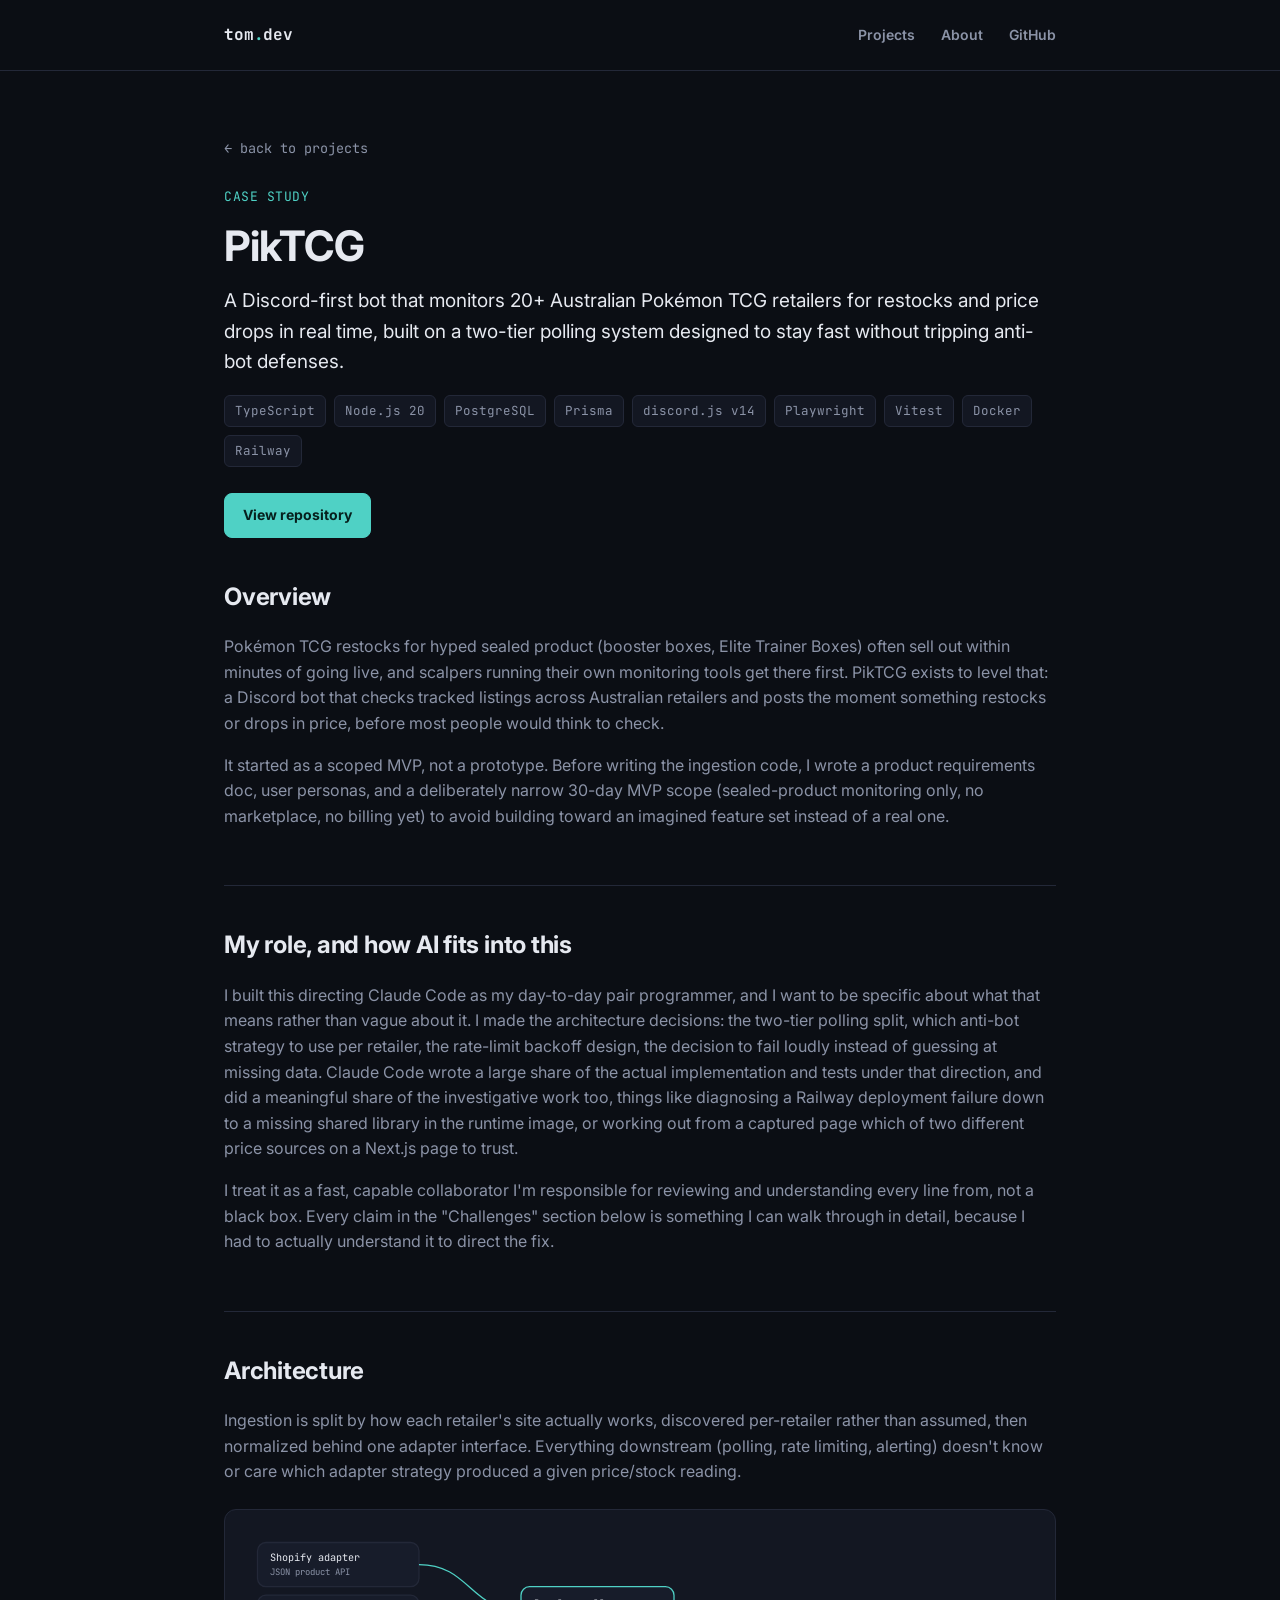
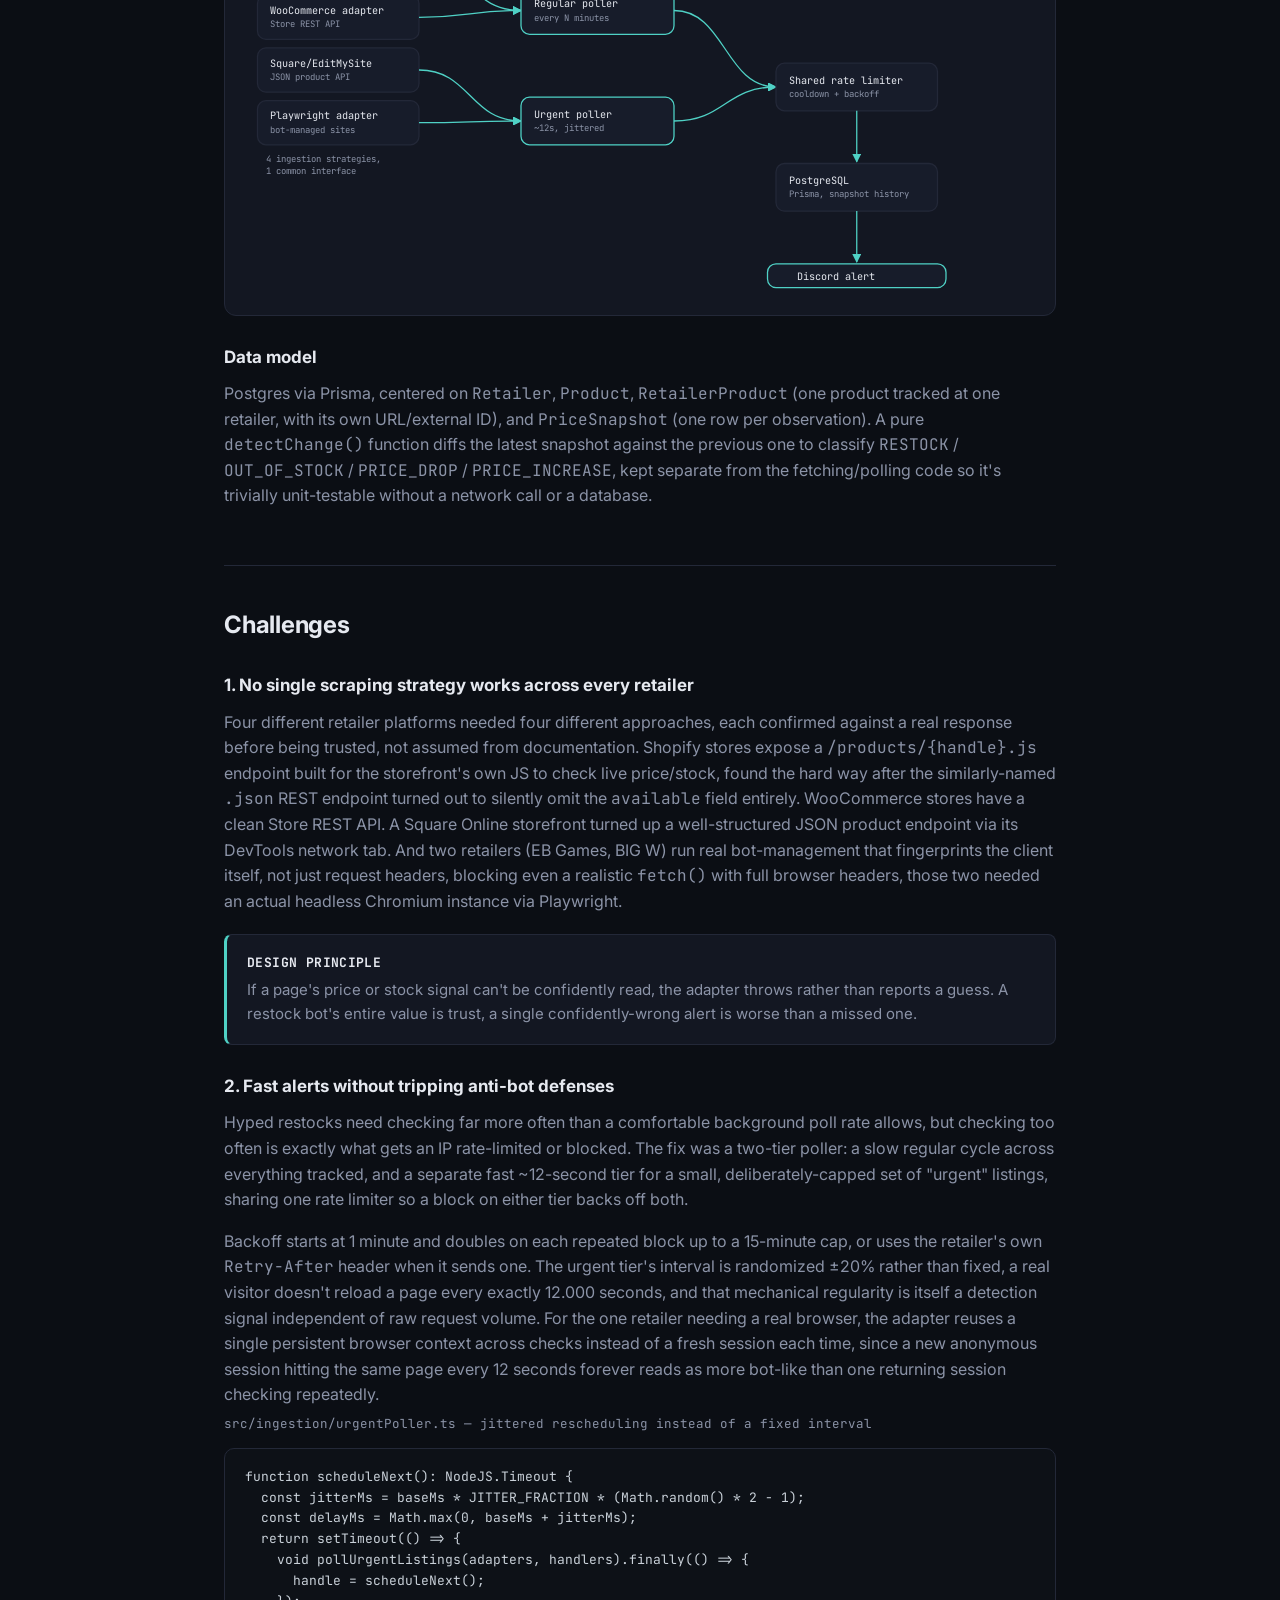
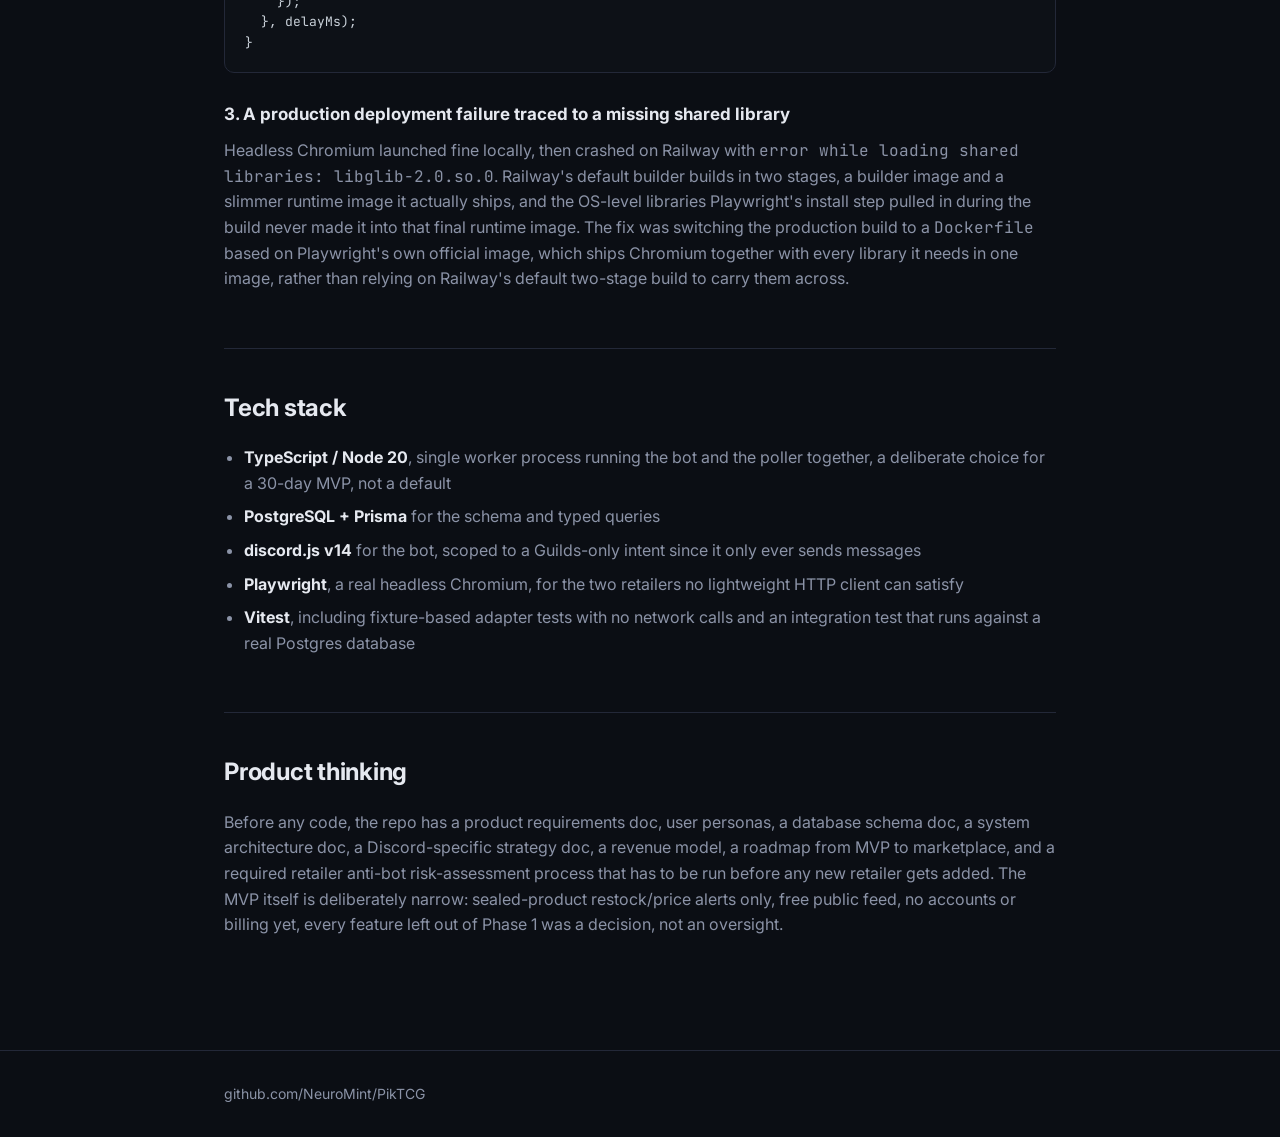
==== piktcg/index.html @ 34b48569 "Initial portfolio: home page + PikTCG case study Dark, hand-built static site (no framework, GitHub " ====
<!doctype html>
<html lang="en">
<head>
<meta charset="utf-8">
<meta name="viewport" content="width=device-width, initial-scale=1">
<title>PikTCG — Case Study · Tom</title>
<meta name="description" content="A Discord-first bot monitoring 20+ Australian Pokemon TCG retailers for restocks and price drops in real time, built with a two-tier polling system and per-retailer anti-bot handling.">
<link rel="preconnect" href="https://fonts.gstatic.com" crossorigin>
<link rel="stylesheet" href="https://fonts.googleapis.com/css2?family=Inter:wght@400;500;600;700;800&family=JetBrains+Mono:wght@400;500;700&display=swap">
<link rel="stylesheet" href="../style.css">
</head>
<body>

<header class="site">
  <div class="wrap">
    <div class="brand">tom<span>.</span>dev</div>
    <nav class="site">
      <a href="../#projects">Projects</a>
      <a href="../#about">About</a>
      <a href="https://github.com/NeuroMint">GitHub</a>
    </nav>
  </div>
</header>

<main>
  <div class="wrap">

    <a class="back-link" href="../">&larr; back to projects</a>

    <div class="eyebrow">Case Study</div>
    <h1>PikTCG</h1>
    <p class="lede">A Discord-first bot that monitors 20+ Australian Pokémon TCG retailers for restocks and price drops in real time, built on a two-tier polling system designed to stay fast without tripping anti-bot defenses.</p>

    <div class="tags">
      <span class="tag">TypeScript</span>
      <span class="tag">Node.js 20</span>
      <span class="tag">PostgreSQL</span>
      <span class="tag">Prisma</span>
      <span class="tag">discord.js v14</span>
      <span class="tag">Playwright</span>
      <span class="tag">Vitest</span>
      <span class="tag">Docker</span>
      <span class="tag">Railway</span>
    </div>

    <div class="links">
      <a class="btn primary" href="https://github.com/NeuroMint/PikTCG">View repository</a>
    </div>

    <h2>Overview</h2>
    <p>Pokémon TCG restocks for hyped sealed product (booster boxes, Elite Trainer Boxes) often sell out within minutes of going live, and scalpers running their own monitoring tools get there first. PikTCG exists to level that: a Discord bot that checks tracked listings across Australian retailers and posts the moment something restocks or drops in price, before most people would think to check.</p>
    <p>It started as a scoped MVP, not a prototype. Before writing the ingestion code, I wrote a product requirements doc, user personas, and a deliberately narrow 30-day MVP scope (sealed-product monitoring only, no marketplace, no billing yet) to avoid building toward an imagined feature set instead of a real one.</p>

    <h2>My role, and how AI fits into this</h2>
    <p>I built this directing Claude Code as my day-to-day pair programmer, and I want to be specific about what that means rather than vague about it. I made the architecture decisions: the two-tier polling split, which anti-bot strategy to use per retailer, the rate-limit backoff design, the decision to fail loudly instead of guessing at missing data. Claude Code wrote a large share of the actual implementation and tests under that direction, and did a meaningful share of the investigative work too, things like diagnosing a Railway deployment failure down to a missing shared library in the runtime image, or working out from a captured page which of two different price sources on a Next.js page to trust.</p>
    <p>I treat it as a fast, capable collaborator I'm responsible for reviewing and understanding every line from, not a black box. Every claim in the "Challenges" section below is something I can walk through in detail, because I had to actually understand it to direct the fix.</p>

    <h2>Architecture</h2>
    <p>Ingestion is split by how each retailer's site actually works, discovered per-retailer rather than assumed, then normalized behind one adapter interface. Everything downstream (polling, rate limiting, alerting) doesn't know or care which adapter strategy produced a given price/stock reading.</p>

    <div class="diagram">
      <svg viewBox="0 0 920 420" xmlns="http://www.w3.org/2000/svg" role="img" aria-label="Architecture diagram: four adapter types feed two poller tiers, which share a rate limiter, write to Postgres, and trigger Discord alerts.">
        <defs>
          <marker id="arrow" viewBox="0 0 10 10" refX="9" refY="5" markerWidth="7" markerHeight="7" orient="auto-start-reverse">
            <path d="M0,0 L10,5 L0,10 z" fill="#4fd1c5"/>
          </marker>
        </defs>
        <style>
          .box { fill:#171c2a; stroke:#232838; stroke-width:1.5; rx:10; }
          .box-accent { fill:#171c2a; stroke:#4fd1c5; stroke-width:1.5; rx:10; }
          .lbl { font-family:'JetBrains Mono',monospace; font-size:12px; fill:#e6e9f0; }
          .lbl-dim { font-family:'JetBrains Mono',monospace; font-size:10.5px; fill:#8b93a7; }
          .edge { stroke:#4fd1c5; stroke-width:1.5; fill:none; marker-end:url(#arrow); }
        </style>

        <!-- adapters column -->
        <rect class="box" x="10" y="10" width="190" height="52"/>
        <text class="lbl" x="25" y="32">Shopify adapter</text>
        <text class="lbl-dim" x="25" y="48">JSON product API</text>

        <rect class="box" x="10" y="72" width="190" height="52"/>
        <text class="lbl" x="25" y="94">WooCommerce adapter</text>
        <text class="lbl-dim" x="25" y="110">Store REST API</text>

        <rect class="box" x="10" y="134" width="190" height="52"/>
        <text class="lbl" x="25" y="156">Square/EditMySite</text>
        <text class="lbl-dim" x="25" y="172">JSON product API</text>

        <rect class="box" x="10" y="196" width="190" height="52"/>
        <text class="lbl" x="25" y="218">Playwright adapter</text>
        <text class="lbl-dim" x="25" y="234">bot-managed sites</text>

        <text class="lbl-dim" x="20" y="268">4 ingestion strategies,</text>
        <text class="lbl-dim" x="20" y="282">1 common interface</text>

        <!-- arrows into pollers -->
        <path class="edge" d="M200,36 C260,36 260,90 320,90"/>
        <path class="edge" d="M200,98 C260,98 260,90 320,90"/>
        <path class="edge" d="M200,160 C260,160 260,220 320,220"/>
        <path class="edge" d="M200,222 C260,222 260,220 320,220"/>

        <!-- pollers column -->
        <rect class="box-accent" x="320" y="62" width="180" height="56"/>
        <text class="lbl" x="335" y="86">Regular poller</text>
        <text class="lbl-dim" x="335" y="102">every N minutes</text>

        <rect class="box-accent" x="320" y="192" width="180" height="56"/>
        <text class="lbl" x="335" y="216">Urgent poller</text>
        <text class="lbl-dim" x="335" y="232">~12s, jittered</text>

        <!-- rate limiter -->
        <path class="edge" d="M500,90 C560,90 560,180 620,180"/>
        <path class="edge" d="M500,220 C560,220 560,180 620,180"/>
        <rect class="box" x="620" y="152" width="190" height="56"/>
        <text class="lbl" x="635" y="176">Shared rate limiter</text>
        <text class="lbl-dim" x="635" y="192">cooldown + backoff</text>

        <!-- down to postgres -->
        <path class="edge" d="M715,208 L715,268"/>
        <rect class="box" x="620" y="270" width="190" height="56"/>
        <text class="lbl" x="635" y="294">PostgreSQL</text>
        <text class="lbl-dim" x="635" y="310">Prisma, snapshot history</text>

        <!-- down to discord -->
        <path class="edge" d="M715,326 L715,386"/>
        <rect class="box-accent" x="610" y="388" width="210" height="28" rx="14"/>
        <text class="lbl" x="645" y="407">Discord alert</text>
      </svg>
    </div>

    <h3>Data model</h3>
    <p>Postgres via Prisma, centered on <code>Retailer</code>, <code>Product</code>, <code>RetailerProduct</code> (one product tracked at one retailer, with its own URL/external ID), and <code>PriceSnapshot</code> (one row per observation). A pure <code>detectChange()</code> function diffs the latest snapshot against the previous one to classify <code>RESTOCK</code> / <code>OUT_OF_STOCK</code> / <code>PRICE_DROP</code> / <code>PRICE_INCREASE</code>, kept separate from the fetching/polling code so it's trivially unit-testable without a network call or a database.</p>

    <h2>Challenges</h2>

    <h3>1. No single scraping strategy works across every retailer</h3>
    <p>Four different retailer platforms needed four different approaches, each confirmed against a real response before being trusted, not assumed from documentation. Shopify stores expose a <code>/products/&#123;handle&#125;.js</code> endpoint built for the storefront's own JS to check live price/stock, found the hard way after the similarly-named <code>.json</code> REST endpoint turned out to silently omit the <code>available</code> field entirely. WooCommerce stores have a clean Store REST API. A Square Online storefront turned up a well-structured JSON product endpoint via its DevTools network tab. And two retailers (EB Games, BIG W) run real bot-management that fingerprints the client itself, not just request headers, blocking even a realistic <code>fetch()</code> with full browser headers, those two needed an actual headless Chromium instance via Playwright.</p>
    <div class="callout"><strong>Design principle</strong>If a page's price or stock signal can't be confidently read, the adapter throws rather than reports a guess. A restock bot's entire value is trust, a single confidently-wrong alert is worse than a missed one.</div>

    <h3>2. Fast alerts without tripping anti-bot defenses</h3>
    <p>Hyped restocks need checking far more often than a comfortable background poll rate allows, but checking too often is exactly what gets an IP rate-limited or blocked. The fix was a two-tier poller: a slow regular cycle across everything tracked, and a separate fast ~12-second tier for a small, deliberately-capped set of "urgent" listings, sharing one rate limiter so a block on either tier backs off both.</p>
    <p>Backoff starts at 1 minute and doubles on each repeated block up to a 15-minute cap, or uses the retailer's own <code>Retry-After</code> header when it sends one. The urgent tier's interval is randomized ±20% rather than fixed, a real visitor doesn't reload a page every exactly 12.000 seconds, and that mechanical regularity is itself a detection signal independent of raw request volume. For the one retailer needing a real browser, the adapter reuses a single persistent browser context across checks instead of a fresh session each time, since a new anonymous session hitting the same page every 12 seconds forever reads as more bot-like than one returning session checking repeatedly.</p>

    <div class="code-caption">src/ingestion/urgentPoller.ts — jittered rescheduling instead of a fixed interval</div>
<pre>function scheduleNext(): NodeJS.Timeout {
  const jitterMs = baseMs * JITTER_FRACTION * (Math.random() * 2 - 1);
  const delayMs = Math.max(0, baseMs + jitterMs);
  return setTimeout(() =&gt; {
    void pollUrgentListings(adapters, handlers).finally(() =&gt; {
      handle = scheduleNext();
    });
  }, delayMs);
}</pre>

    <h3>3. A production deployment failure traced to a missing shared library</h3>
    <p>Headless Chromium launched fine locally, then crashed on Railway with <code>error while loading shared libraries: libglib-2.0.so.0</code>. Railway's default builder builds in two stages, a builder image and a slimmer runtime image it actually ships, and the OS-level libraries Playwright's install step pulled in during the build never made it into that final runtime image. The fix was switching the production build to a <code>Dockerfile</code> based on Playwright's own official image, which ships Chromium together with every library it needs in one image, rather than relying on Railway's default two-stage build to carry them across.</p>

    <h2>Tech stack</h2>
    <ul class="plain">
      <li><strong>TypeScript / Node 20</strong>, single worker process running the bot and the poller together, a deliberate choice for a 30-day MVP, not a default</li>
      <li><strong>PostgreSQL + Prisma</strong> for the schema and typed queries</li>
      <li><strong>discord.js v14</strong> for the bot, scoped to a Guilds-only intent since it only ever sends messages</li>
      <li><strong>Playwright</strong>, a real headless Chromium, for the two retailers no lightweight HTTP client can satisfy</li>
      <li><strong>Vitest</strong>, including fixture-based adapter tests with no network calls and an integration test that runs against a real Postgres database</li>
    </ul>

    <h2>Product thinking</h2>
    <p>Before any code, the repo has a product requirements doc, user personas, a database schema doc, a system architecture doc, a Discord-specific strategy doc, a revenue model, a roadmap from MVP to marketplace, and a required retailer anti-bot risk-assessment process that has to be run before any new retailer gets added. The MVP itself is deliberately narrow: sealed-product restock/price alerts only, free public feed, no accounts or billing yet, every feature left out of Phase 1 was a decision, not an oversight.</p>

  </div>
</main>

<footer class="site">
  <div class="wrap">
    <a href="https://github.com/NeuroMint/PikTCG">github.com/NeuroMint/PikTCG</a>
  </div>
</footer>

</body>
</html>
---- style.css ----
:root {
  --bg: #0b0e14;
  --surface: #131722;
  --surface-2: #171c2a;
  --border: #232838;
  --text: #e6e9f0;
  --text-dim: #8b93a7;
  --accent: #4fd1c5;
  --accent-dim: #2f766f;
  --warn: #f2a65a;
  --mono: "JetBrains Mono", ui-monospace, "SF Mono", Menlo, Consolas, monospace;
  --sans: "Inter", -apple-system, BlinkMacSystemFont, "Segoe UI", sans-serif;
}

* { box-sizing: border-box; }

html { scroll-behavior: smooth; }

body {
  margin: 0;
  background: var(--bg);
  color: var(--text);
  font-family: var(--sans);
  line-height: 1.6;
  -webkit-font-smoothing: antialiased;
}

a { color: var(--accent); text-decoration: none; }
a:hover { text-decoration: underline; }

.wrap {
  max-width: 880px;
  margin: 0 auto;
  padding: 0 24px;
}

header.site {
  border-bottom: 1px solid var(--border);
  padding: 22px 0;
}
header.site .wrap {
  display: flex;
  align-items: center;
  justify-content: space-between;
}
.brand {
  font-family: var(--mono);
  font-weight: 700;
  color: var(--text);
  font-size: 16px;
  letter-spacing: -0.01em;
}
.brand span { color: var(--accent); }
nav.site a {
  color: var(--text-dim);
  margin-left: 22px;
  font-size: 14px;
  font-weight: 600;
}
nav.site a:hover { color: var(--text); text-decoration: none; }

main { padding: 64px 0 96px; }

.eyebrow {
  font-family: var(--mono);
  font-size: 13px;
  color: var(--accent);
  letter-spacing: 0.04em;
  text-transform: uppercase;
  margin-bottom: 14px;
}

h1 {
  font-size: 42px;
  line-height: 1.15;
  margin: 0 0 16px;
  letter-spacing: -0.02em;
}
h2 {
  font-size: 24px;
  margin: 56px 0 18px;
  letter-spacing: -0.01em;
  border-top: 1px solid var(--border);
  padding-top: 40px;
}
h2:first-of-type { border-top: none; padding-top: 0; margin-top: 40px; }
h3 {
  font-size: 17px;
  margin: 28px 0 10px;
  color: var(--text);
}

p { color: var(--text-dim); margin: 0 0 16px; font-size: 16px; }
p.lede { color: var(--text); font-size: 19px; }
strong { color: var(--text); }

ul.plain { padding-left: 20px; color: var(--text-dim); }
ul.plain li { margin-bottom: 8px; }

.tags { display: flex; flex-wrap: wrap; gap: 8px; margin: 18px 0 0; }
.tag {
  font-family: var(--mono);
  font-size: 12.5px;
  color: var(--text-dim);
  background: var(--surface);
  border: 1px solid var(--border);
  border-radius: 6px;
  padding: 5px 10px;
}

.links { display: flex; gap: 18px; margin-top: 26px; flex-wrap: wrap; }
.btn {
  font-size: 14px;
  font-weight: 700;
  padding: 10px 18px;
  border-radius: 8px;
  border: 1px solid var(--border);
}
.btn.primary {
  background: var(--accent);
  color: #06201d;
  border-color: var(--accent);
}
.btn.primary:hover { text-decoration: none; opacity: 0.9; }
.btn.ghost { color: var(--text); }
.btn.ghost:hover { text-decoration: none; border-color: var(--text-dim); }

.card {
  background: var(--surface);
  border: 1px solid var(--border);
  border-radius: 12px;
  padding: 28px;
  margin-bottom: 20px;
}
.card h3 { margin-top: 0; font-size: 20px; }
.card .tags { margin-bottom: 18px; }
.card-links { display: flex; gap: 16px; font-size: 14px; font-weight: 600; }

.callout {
  background: var(--surface);
  border: 1px solid var(--border);
  border-left: 3px solid var(--accent);
  border-radius: 8px;
  padding: 18px 20px;
  margin: 20px 0;
  color: var(--text-dim);
  font-size: 15px;
}
.callout strong { display: block; color: var(--text); margin-bottom: 4px; font-size: 13px; text-transform: uppercase; letter-spacing: 0.03em; font-family: var(--mono); }

pre {
  background: #0d1117;
  border: 1px solid var(--border);
  border-radius: 10px;
  padding: 18px 20px;
  overflow-x: auto;
  font-family: var(--mono);
  font-size: 13px;
  line-height: 1.6;
  color: #c9d1d9;
}
code { font-family: var(--mono); }
.code-caption {
  font-family: var(--mono);
  font-size: 12.5px;
  color: var(--text-dim);
  margin: -10px 0 14px;
}

.diagram {
  background: var(--surface);
  border: 1px solid var(--border);
  border-radius: 12px;
  padding: 24px;
  margin: 24px 0;
  overflow-x: auto;
}
.diagram svg { display: block; margin: 0 auto; min-width: 640px; }

footer.site {
  border-top: 1px solid var(--border);
  padding: 32px 0;
  color: var(--text-dim);
  font-size: 14px;
}
footer.site a { color: var(--text-dim); }
footer.site a:hover { color: var(--accent); }

.back-link {
  font-family: var(--mono);
  font-size: 13.5px;
  color: var(--text-dim);
  display: inline-block;
  margin-bottom: 28px;
}
.back-link:hover { color: var(--accent); text-decoration: none; }

@media (max-width: 600px) {
  h1 { font-size: 32px; }
  main { padding: 40px 0 64px; }
  h2 { margin: 40px 0 16px; padding-top: 28px; }
}
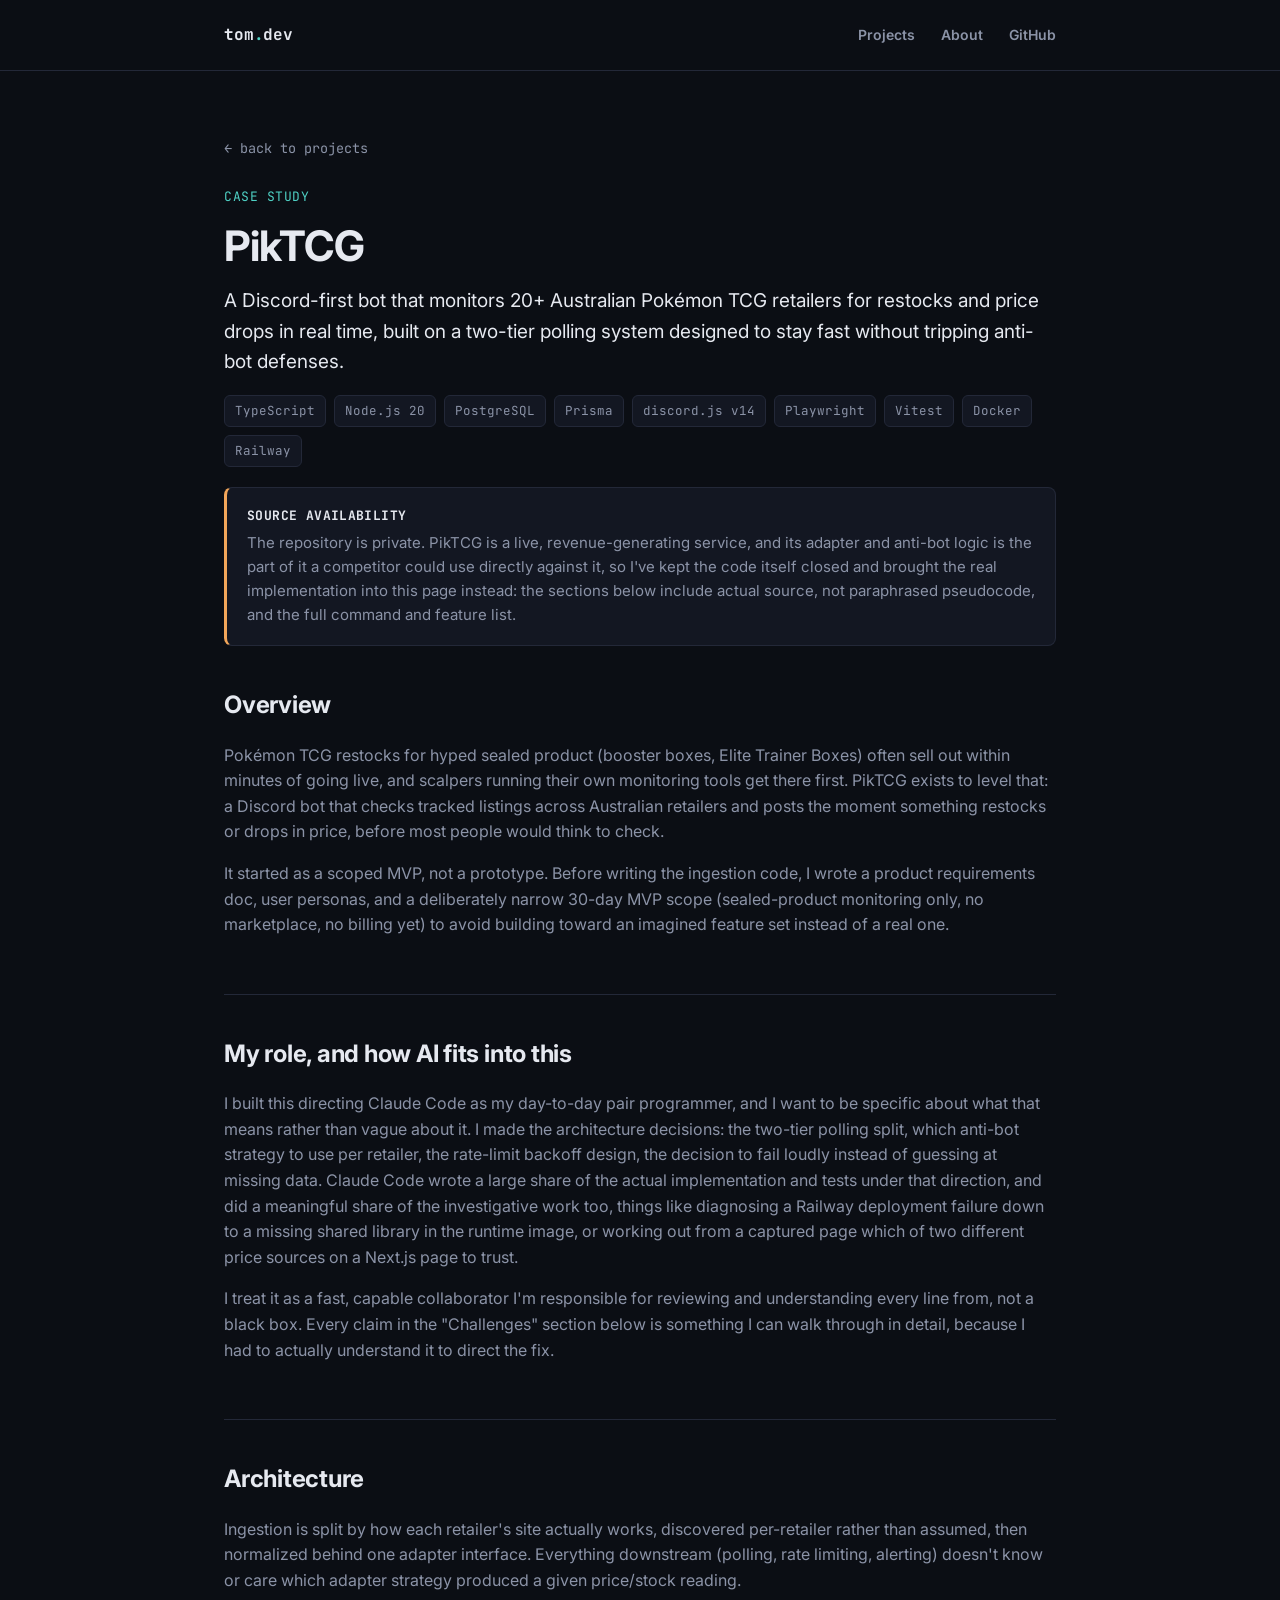
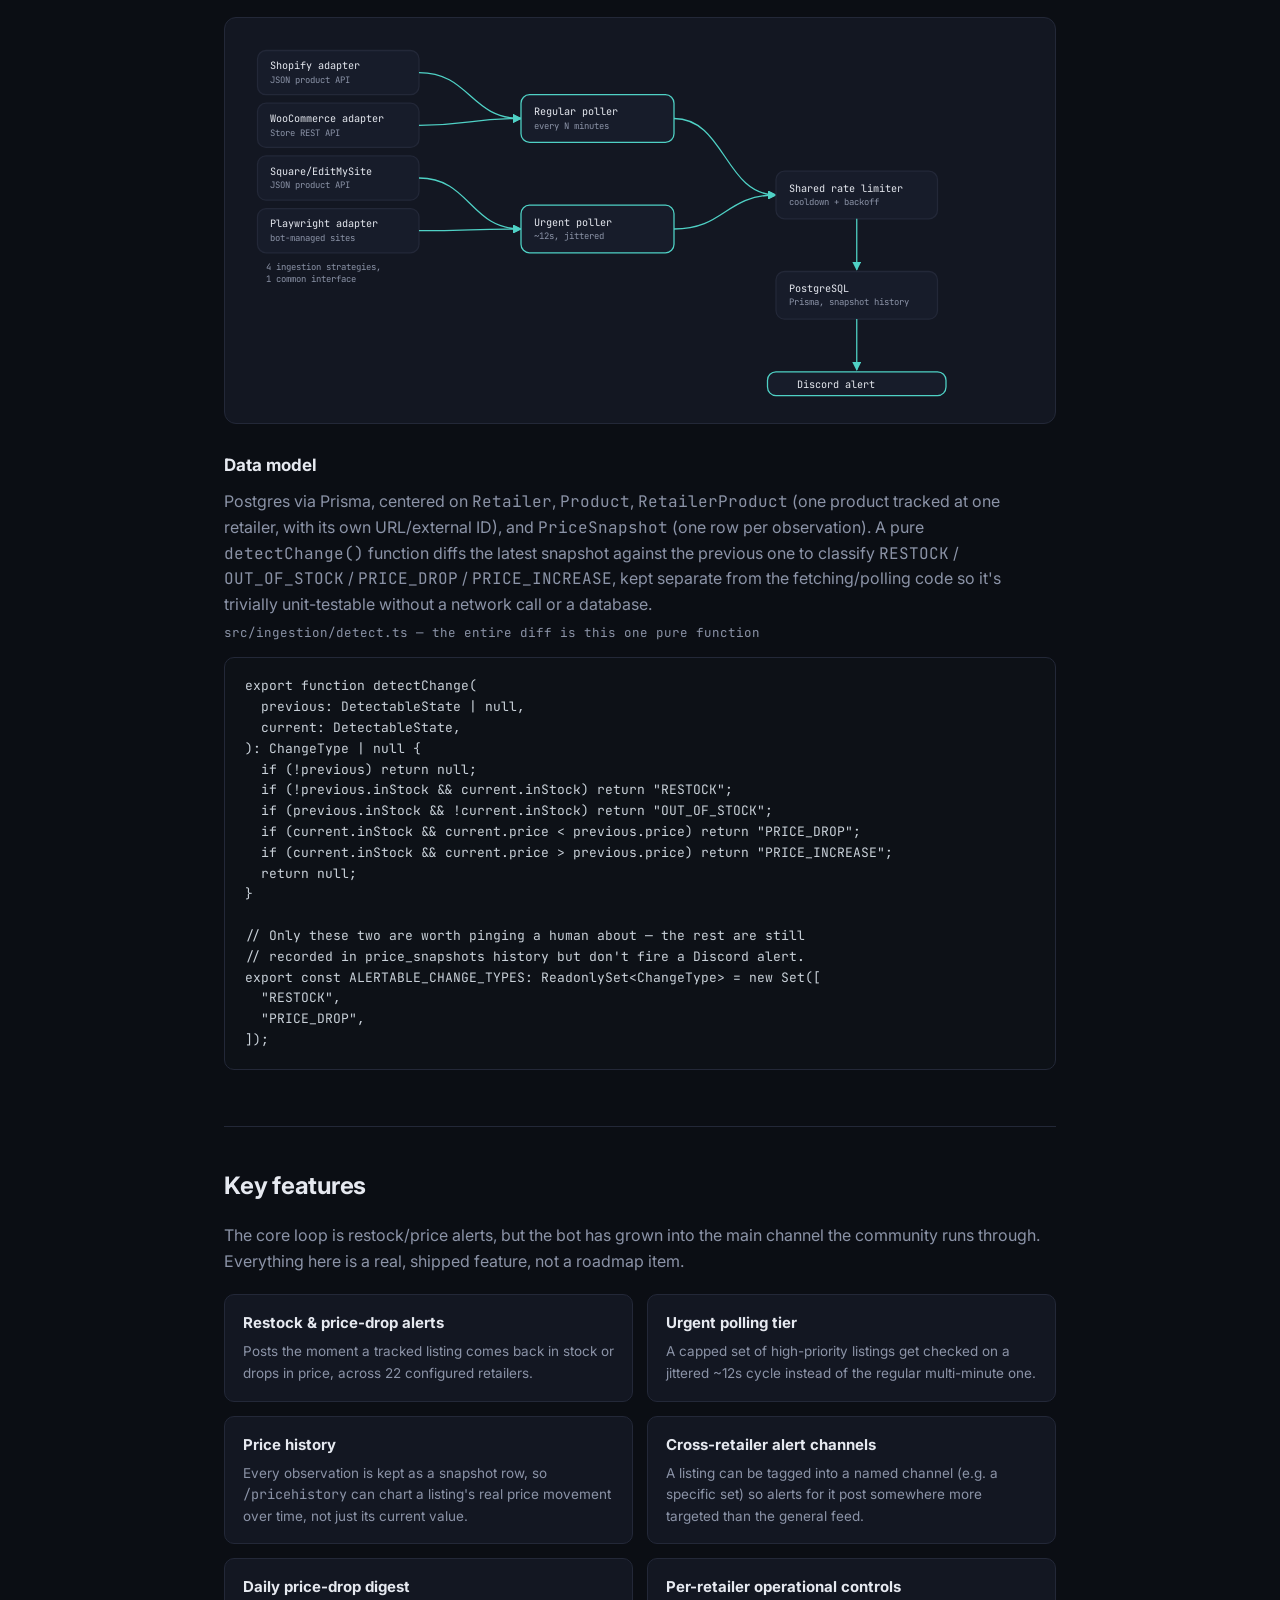
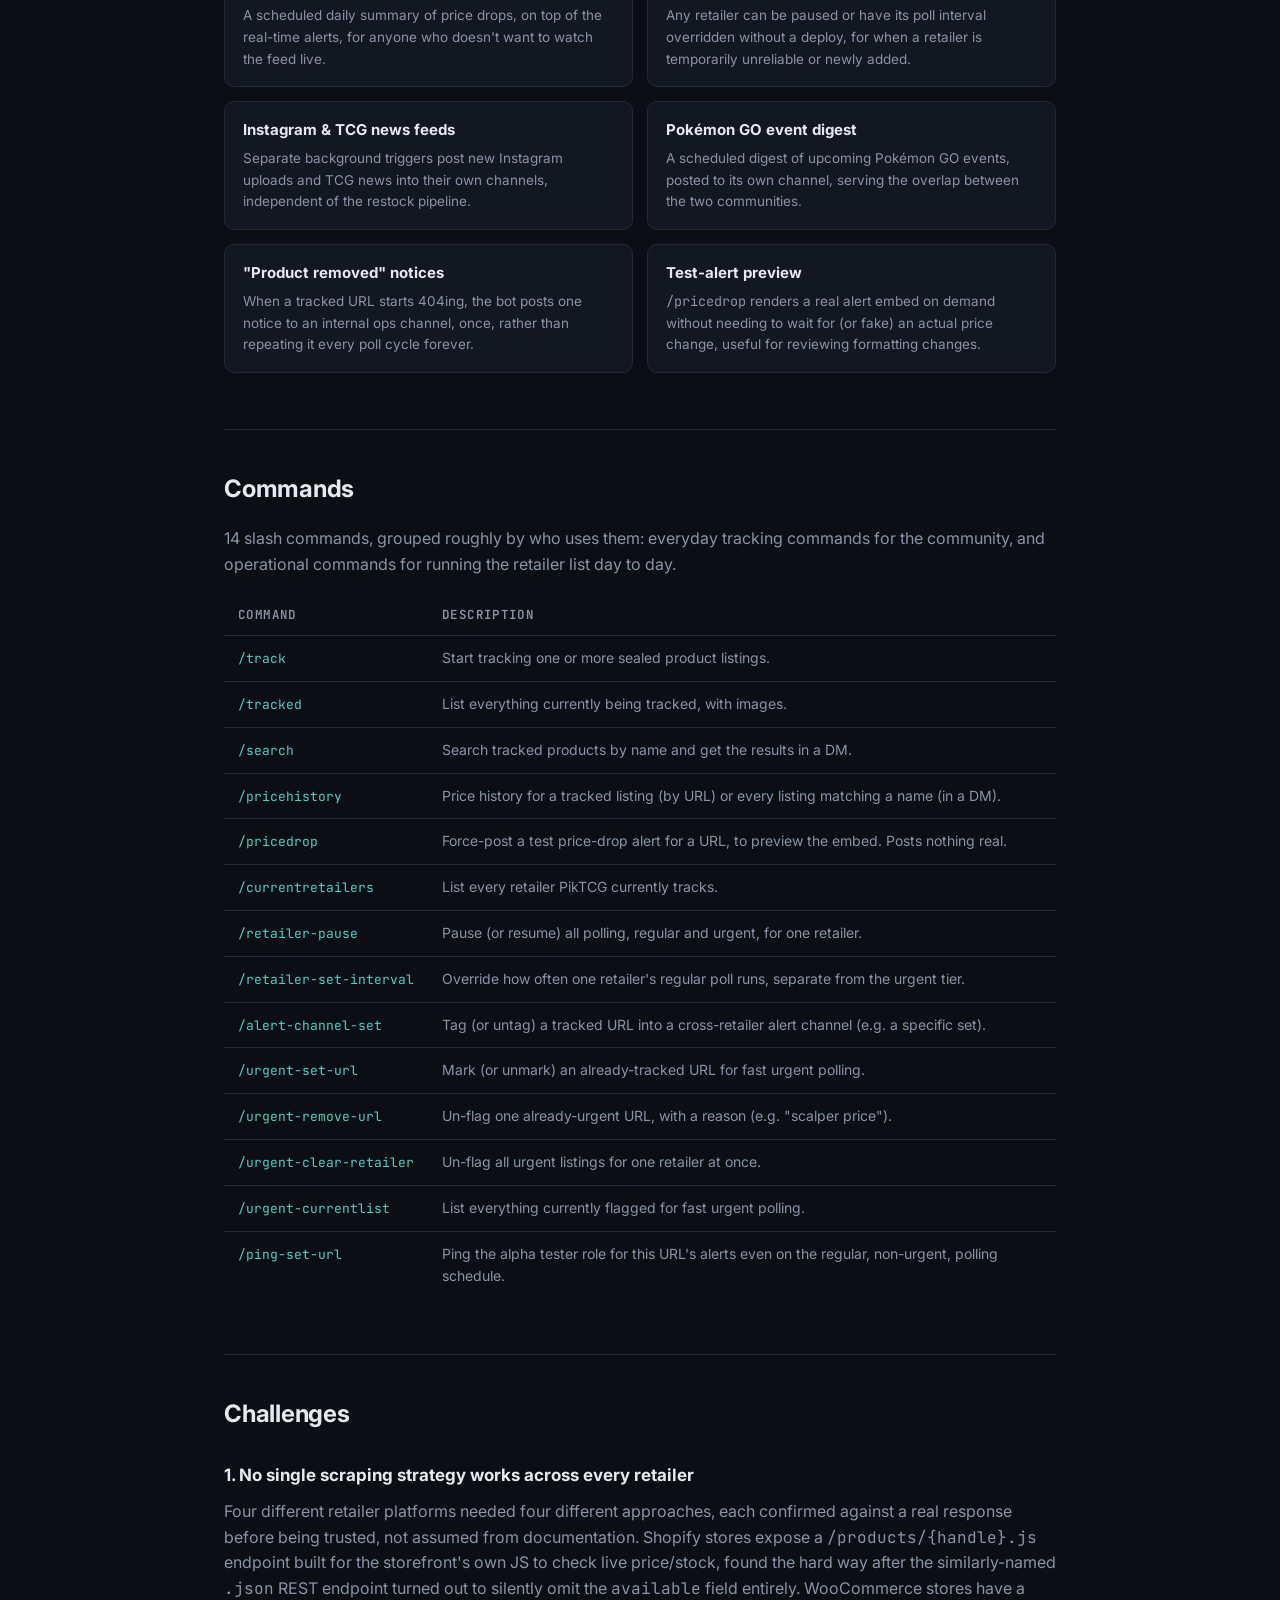
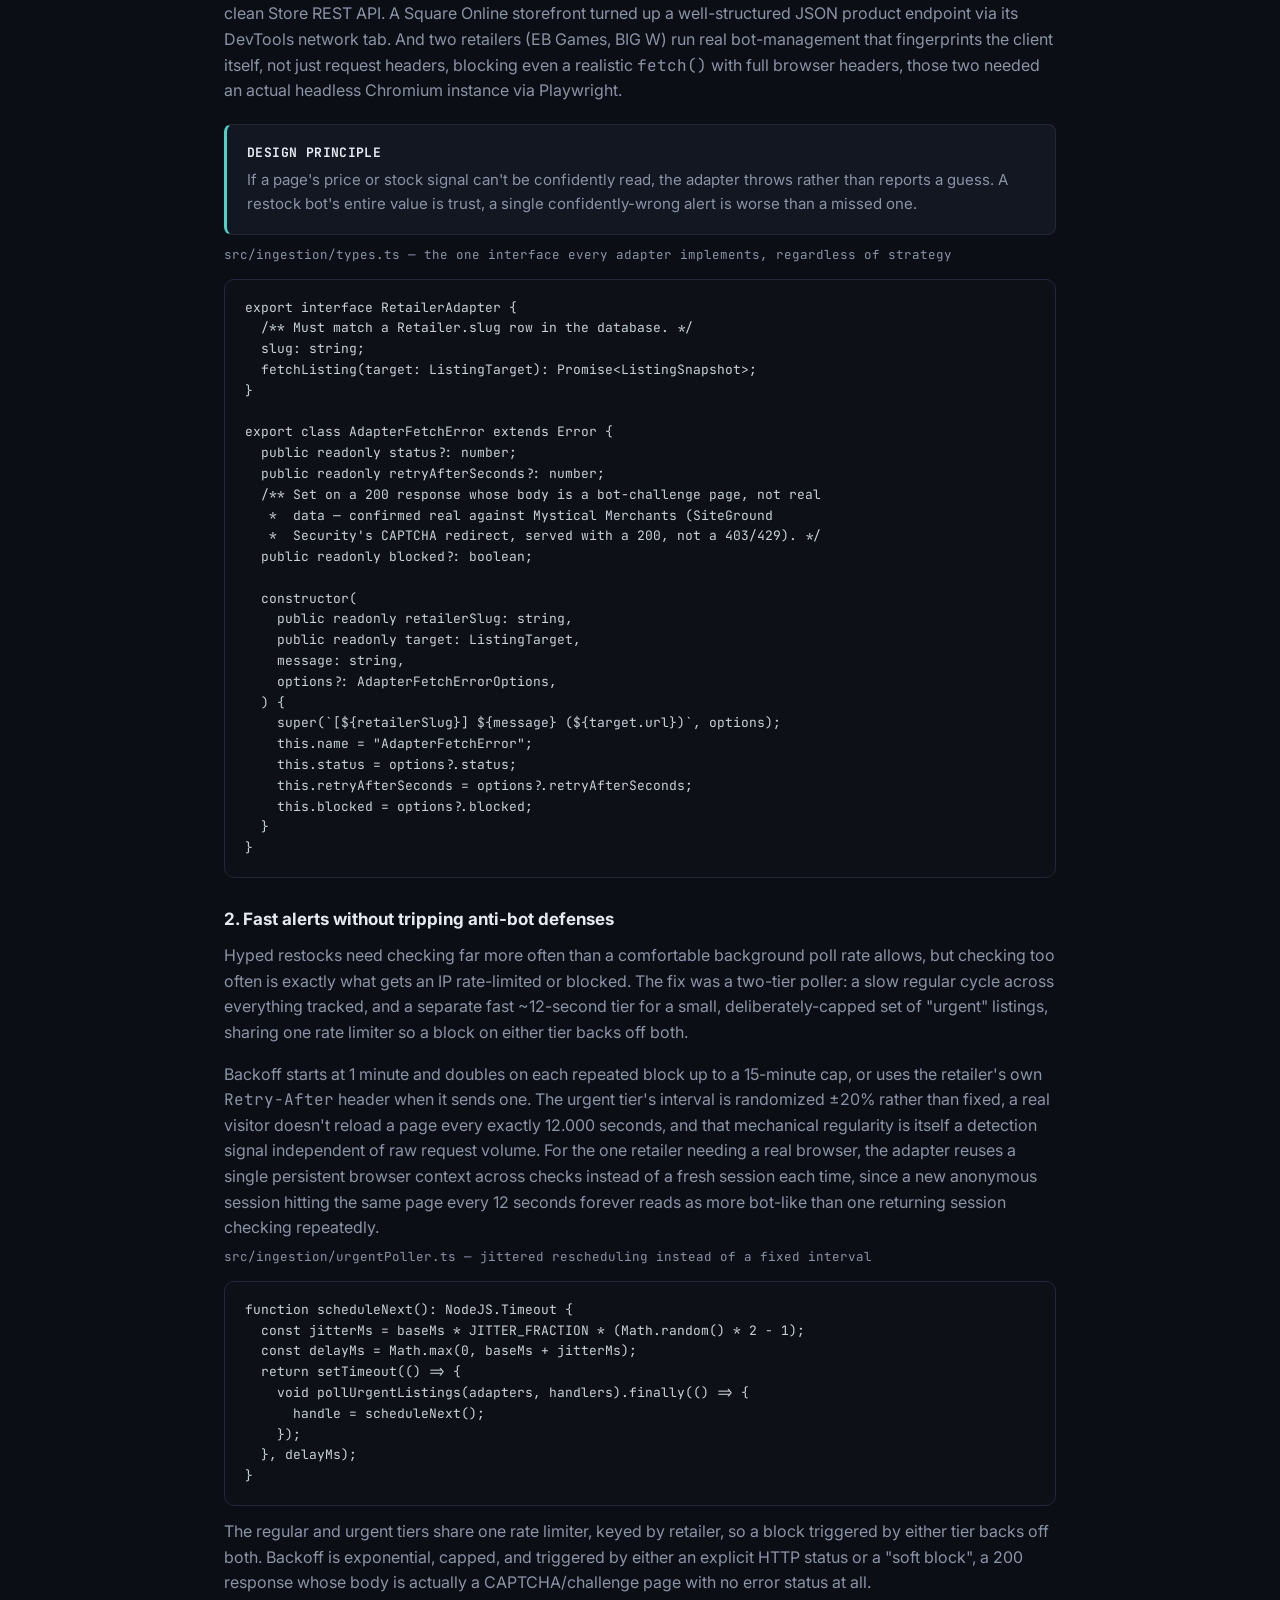
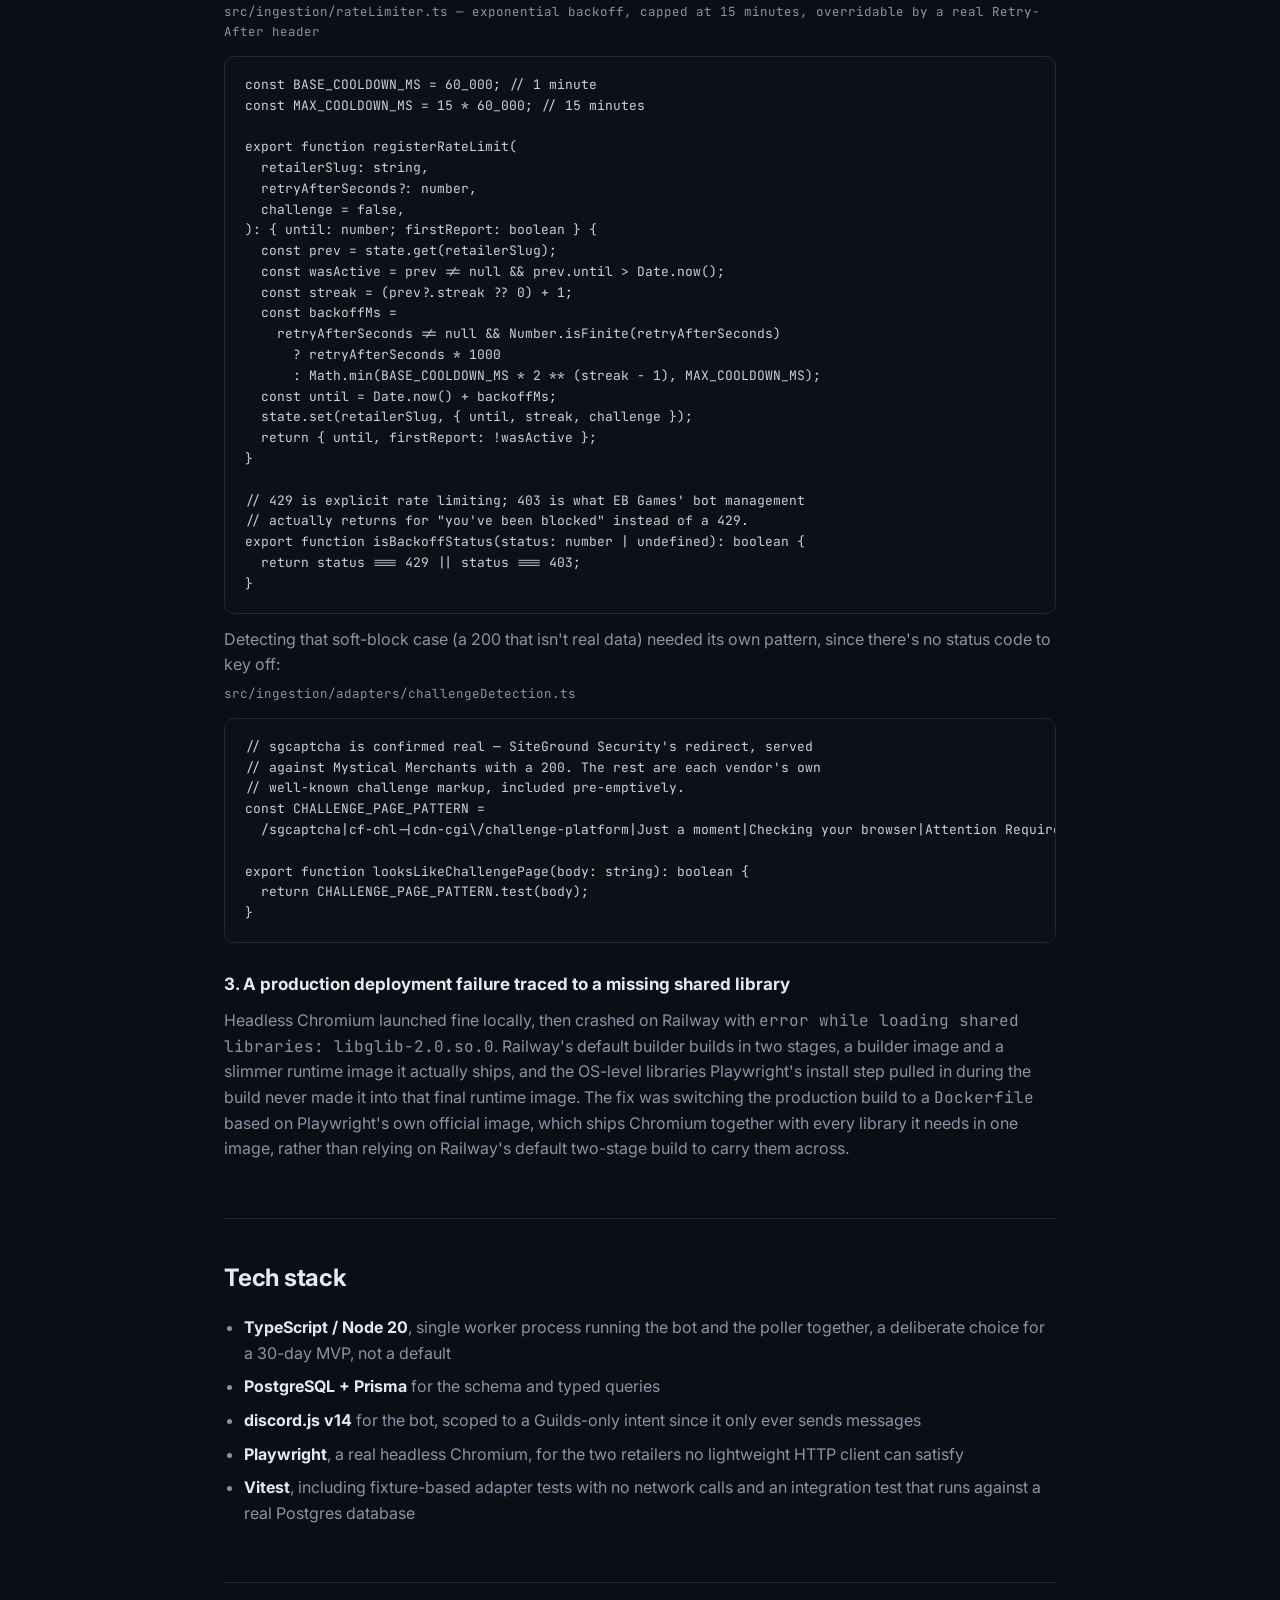
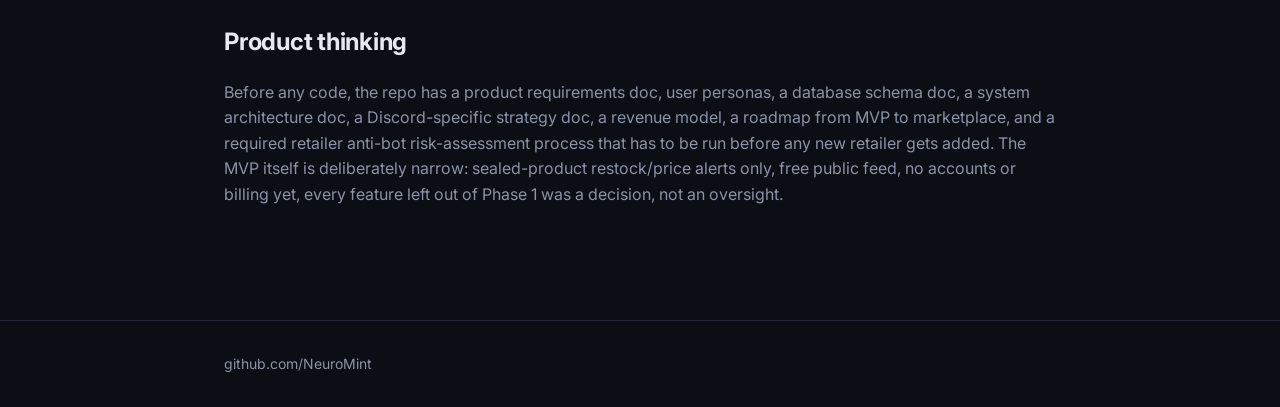
==== commit 6e265330: "Expand PikTCG case study with real code and feature depth Repo is going private, so bring the engine" ====
--- a/piktcg/index.html
+++ b/piktcg/index.html
@@ -43,8 +43,12 @@
       <span class="tag">Railway</span>
     </div>
 
-    <div class="links">
-      <a class="btn primary" href="https://github.com/NeuroMint/PikTCG">View repository</a>
+    <div class="callout warn">
+      <strong>Source availability</strong>
+      The repository is private. PikTCG is a live, revenue-generating service, and its adapter and
+      anti-bot logic is the part of it a competitor could use directly against it, so I've kept the
+      code itself closed and brought the real implementation into this page instead: the sections
+      below include actual source, not paraphrased pseudocode, and the full command and feature list.
     </div>
 
     <h2>Overview</h2>
@@ -131,11 +135,131 @@
     <h3>Data model</h3>
     <p>Postgres via Prisma, centered on <code>Retailer</code>, <code>Product</code>, <code>RetailerProduct</code> (one product tracked at one retailer, with its own URL/external ID), and <code>PriceSnapshot</code> (one row per observation). A pure <code>detectChange()</code> function diffs the latest snapshot against the previous one to classify <code>RESTOCK</code> / <code>OUT_OF_STOCK</code> / <code>PRICE_DROP</code> / <code>PRICE_INCREASE</code>, kept separate from the fetching/polling code so it's trivially unit-testable without a network call or a database.</p>
 
+    <div class="code-caption">src/ingestion/detect.ts — the entire diff is this one pure function</div>
+<pre>export function detectChange(
+  previous: DetectableState | null,
+  current: DetectableState,
+): ChangeType | null {
+  if (!previous) return null;
+  if (!previous.inStock &amp;&amp; current.inStock) return "RESTOCK";
+  if (previous.inStock &amp;&amp; !current.inStock) return "OUT_OF_STOCK";
+  if (current.inStock &amp;&amp; current.price &lt; previous.price) return "PRICE_DROP";
+  if (current.inStock &amp;&amp; current.price &gt; previous.price) return "PRICE_INCREASE";
+  return null;
+}
+
+// Only these two are worth pinging a human about — the rest are still
+// recorded in price_snapshots history but don't fire a Discord alert.
+export const ALERTABLE_CHANGE_TYPES: ReadonlySet&lt;ChangeType&gt; = new Set([
+  "RESTOCK",
+  "PRICE_DROP",
+]);</pre>
+
+    <h2>Key features</h2>
+    <p>The core loop is restock/price alerts, but the bot has grown into the main channel the community runs through. Everything here is a real, shipped feature, not a roadmap item.</p>
+
+    <div class="feature-grid">
+      <div class="feature">
+        <h4>Restock &amp; price-drop alerts</h4>
+        <p>Posts the moment a tracked listing comes back in stock or drops in price, across 22 configured retailers.</p>
+      </div>
+      <div class="feature">
+        <h4>Urgent polling tier</h4>
+        <p>A capped set of high-priority listings get checked on a jittered ~12s cycle instead of the regular multi-minute one.</p>
+      </div>
+      <div class="feature">
+        <h4>Price history</h4>
+        <p>Every observation is kept as a snapshot row, so <code>/pricehistory</code> can chart a listing's real price movement over time, not just its current value.</p>
+      </div>
+      <div class="feature">
+        <h4>Cross-retailer alert channels</h4>
+        <p>A listing can be tagged into a named channel (e.g. a specific set) so alerts for it post somewhere more targeted than the general feed.</p>
+      </div>
+      <div class="feature">
+        <h4>Daily price-drop digest</h4>
+        <p>A scheduled daily summary of price drops, on top of the real-time alerts, for anyone who doesn't want to watch the feed live.</p>
+      </div>
+      <div class="feature">
+        <h4>Per-retailer operational controls</h4>
+        <p>Any retailer can be paused or have its poll interval overridden without a deploy, for when a retailer is temporarily unreliable or newly added.</p>
+      </div>
+      <div class="feature">
+        <h4>Instagram &amp; TCG news feeds</h4>
+        <p>Separate background triggers post new Instagram uploads and TCG news into their own channels, independent of the restock pipeline.</p>
+      </div>
+      <div class="feature">
+        <h4>Pokémon GO event digest</h4>
+        <p>A scheduled digest of upcoming Pokémon GO events, posted to its own channel, serving the overlap between the two communities.</p>
+      </div>
+      <div class="feature">
+        <h4>"Product removed" notices</h4>
+        <p>When a tracked URL starts 404ing, the bot posts one notice to an internal ops channel, once, rather than repeating it every poll cycle forever.</p>
+      </div>
+      <div class="feature">
+        <h4>Test-alert preview</h4>
+        <p><code>/pricedrop</code> renders a real alert embed on demand without needing to wait for (or fake) an actual price change, useful for reviewing formatting changes.</p>
+      </div>
+    </div>
+
+    <h2>Commands</h2>
+    <p>14 slash commands, grouped roughly by who uses them: everyday tracking commands for the community, and operational commands for running the retailer list day to day.</p>
+
+    <table class="commands">
+      <thead>
+        <tr><th>Command</th><th>Description</th></tr>
+      </thead>
+      <tbody>
+        <tr><td><code>/track</code></td><td>Start tracking one or more sealed product listings.</td></tr>
+        <tr><td><code>/tracked</code></td><td>List everything currently being tracked, with images.</td></tr>
+        <tr><td><code>/search</code></td><td>Search tracked products by name and get the results in a DM.</td></tr>
+        <tr><td><code>/pricehistory</code></td><td>Price history for a tracked listing (by URL) or every listing matching a name (in a DM).</td></tr>
+        <tr><td><code>/pricedrop</code></td><td>Force-post a test price-drop alert for a URL, to preview the embed. Posts nothing real.</td></tr>
+        <tr><td><code>/currentretailers</code></td><td>List every retailer PikTCG currently tracks.</td></tr>
+        <tr><td><code>/retailer-pause</code></td><td>Pause (or resume) all polling, regular and urgent, for one retailer.</td></tr>
+        <tr><td><code>/retailer-set-interval</code></td><td>Override how often one retailer's regular poll runs, separate from the urgent tier.</td></tr>
+        <tr><td><code>/alert-channel-set</code></td><td>Tag (or untag) a tracked URL into a cross-retailer alert channel (e.g. a specific set).</td></tr>
+        <tr><td><code>/urgent-set-url</code></td><td>Mark (or unmark) an already-tracked URL for fast urgent polling.</td></tr>
+        <tr><td><code>/urgent-remove-url</code></td><td>Un-flag one already-urgent URL, with a reason (e.g. "scalper price").</td></tr>
+        <tr><td><code>/urgent-clear-retailer</code></td><td>Un-flag all urgent listings for one retailer at once.</td></tr>
+        <tr><td><code>/urgent-currentlist</code></td><td>List everything currently flagged for fast urgent polling.</td></tr>
+        <tr><td><code>/ping-set-url</code></td><td>Ping the alpha tester role for this URL's alerts even on the regular, non-urgent, polling schedule.</td></tr>
+      </tbody>
+    </table>
+
     <h2>Challenges</h2>
 
     <h3>1. No single scraping strategy works across every retailer</h3>
     <p>Four different retailer platforms needed four different approaches, each confirmed against a real response before being trusted, not assumed from documentation. Shopify stores expose a <code>/products/&#123;handle&#125;.js</code> endpoint built for the storefront's own JS to check live price/stock, found the hard way after the similarly-named <code>.json</code> REST endpoint turned out to silently omit the <code>available</code> field entirely. WooCommerce stores have a clean Store REST API. A Square Online storefront turned up a well-structured JSON product endpoint via its DevTools network tab. And two retailers (EB Games, BIG W) run real bot-management that fingerprints the client itself, not just request headers, blocking even a realistic <code>fetch()</code> with full browser headers, those two needed an actual headless Chromium instance via Playwright.</p>
     <div class="callout"><strong>Design principle</strong>If a page's price or stock signal can't be confidently read, the adapter throws rather than reports a guess. A restock bot's entire value is trust, a single confidently-wrong alert is worse than a missed one.</div>
+
+    <div class="code-caption">src/ingestion/types.ts — the one interface every adapter implements, regardless of strategy</div>
+<pre>export interface RetailerAdapter {
+  /** Must match a Retailer.slug row in the database. */
+  slug: string;
+  fetchListing(target: ListingTarget): Promise&lt;ListingSnapshot&gt;;
+}
+
+export class AdapterFetchError extends Error {
+  public readonly status?: number;
+  public readonly retryAfterSeconds?: number;
+  /** Set on a 200 response whose body is a bot-challenge page, not real
+   *  data — confirmed real against Mystical Merchants (SiteGround
+   *  Security's CAPTCHA redirect, served with a 200, not a 403/429). */
+  public readonly blocked?: boolean;
+
+  constructor(
+    public readonly retailerSlug: string,
+    public readonly target: ListingTarget,
+    message: string,
+    options?: AdapterFetchErrorOptions,
+  ) {
+    super(`[${retailerSlug}] ${message} (${target.url})`, options);
+    this.name = "AdapterFetchError";
+    this.status = options?.status;
+    this.retryAfterSeconds = options?.retryAfterSeconds;
+    this.blocked = options?.blocked;
+  }
+}</pre>
 
     <h3>2. Fast alerts without tripping anti-bot defenses</h3>
     <p>Hyped restocks need checking far more often than a comfortable background poll rate allows, but checking too often is exactly what gets an IP rate-limited or blocked. The fix was a two-tier poller: a slow regular cycle across everything tracked, and a separate fast ~12-second tier for a small, deliberately-capped set of "urgent" listings, sharing one rate limiter so a block on either tier backs off both.</p>
@@ -152,6 +276,48 @@
   }, delayMs);
 }</pre>
 
+    <p>The regular and urgent tiers share one rate limiter, keyed by retailer, so a block triggered by either tier backs off both. Backoff is exponential, capped, and triggered by either an explicit HTTP status or a "soft block", a 200 response whose body is actually a CAPTCHA/challenge page with no error status at all.</p>
+
+    <div class="code-caption">src/ingestion/rateLimiter.ts — exponential backoff, capped at 15 minutes, overridable by a real Retry-After header</div>
+<pre>const BASE_COOLDOWN_MS = 60_000; // 1 minute
+const MAX_COOLDOWN_MS = 15 * 60_000; // 15 minutes
+
+export function registerRateLimit(
+  retailerSlug: string,
+  retryAfterSeconds?: number,
+  challenge = false,
+): { until: number; firstReport: boolean } {
+  const prev = state.get(retailerSlug);
+  const wasActive = prev != null &amp;&amp; prev.until &gt; Date.now();
+  const streak = (prev?.streak ?? 0) + 1;
+  const backoffMs =
+    retryAfterSeconds != null &amp;&amp; Number.isFinite(retryAfterSeconds)
+      ? retryAfterSeconds * 1000
+      : Math.min(BASE_COOLDOWN_MS * 2 ** (streak - 1), MAX_COOLDOWN_MS);
+  const until = Date.now() + backoffMs;
+  state.set(retailerSlug, { until, streak, challenge });
+  return { until, firstReport: !wasActive };
+}
+
+// 429 is explicit rate limiting; 403 is what EB Games' bot management
+// actually returns for "you've been blocked" instead of a 429.
+export function isBackoffStatus(status: number | undefined): boolean {
+  return status === 429 || status === 403;
+}</pre>
+
+    <p>Detecting that soft-block case (a 200 that isn't real data) needed its own pattern, since there's no status code to key off:</p>
+
+    <div class="code-caption">src/ingestion/adapters/challengeDetection.ts</div>
+<pre>// sgcaptcha is confirmed real — SiteGround Security's redirect, served
+// against Mystical Merchants with a 200. The rest are each vendor's own
+// well-known challenge markup, included pre-emptively.
+const CHALLENGE_PAGE_PATTERN =
+  /sgcaptcha|cf-chl-|cdn-cgi\/challenge-platform|Just a moment|Checking your browser|Attention Required|g-recaptcha|hcaptcha\.com|perimeterx|_px-captcha|Incapsula incident|geo\.captcha-delivery\.com/i;
+
+export function looksLikeChallengePage(body: string): boolean {
+  return CHALLENGE_PAGE_PATTERN.test(body);
+}</pre>
+
     <h3>3. A production deployment failure traced to a missing shared library</h3>
     <p>Headless Chromium launched fine locally, then crashed on Railway with <code>error while loading shared libraries: libglib-2.0.so.0</code>. Railway's default builder builds in two stages, a builder image and a slimmer runtime image it actually ships, and the OS-level libraries Playwright's install step pulled in during the build never made it into that final runtime image. The fix was switching the production build to a <code>Dockerfile</code> based on Playwright's own official image, which ships Chromium together with every library it needs in one image, rather than relying on Railway's default two-stage build to carry them across.</p>
 
@@ -172,7 +338,7 @@
 
 <footer class="site">
   <div class="wrap">
-    <a href="https://github.com/NeuroMint/PikTCG">github.com/NeuroMint/PikTCG</a>
+    <a href="https://github.com/NeuroMint">github.com/NeuroMint</a>
   </div>
 </footer>
 
--- a/style.css
+++ b/style.css
@@ -177,6 +177,62 @@
 }
 .diagram svg { display: block; margin: 0 auto; min-width: 640px; }
 
+.feature-grid {
+  display: grid;
+  grid-template-columns: 1fr 1fr;
+  gap: 14px;
+  margin: 20px 0 0;
+}
+.feature {
+  background: var(--surface);
+  border: 1px solid var(--border);
+  border-radius: 10px;
+  padding: 16px 18px;
+}
+.feature h4 {
+  margin: 0 0 6px;
+  font-size: 15px;
+  color: var(--text);
+  font-weight: 700;
+}
+.feature p { margin: 0; font-size: 13.5px; }
+
+table.commands {
+  width: 100%;
+  border-collapse: collapse;
+  font-size: 14px;
+  margin: 18px 0;
+}
+table.commands th {
+  text-align: left;
+  padding: 10px 14px;
+  border-bottom: 1px solid var(--border);
+  color: var(--text-dim);
+  font-size: 12.5px;
+  text-transform: uppercase;
+  letter-spacing: 0.03em;
+  font-family: var(--mono);
+  font-weight: 600;
+}
+table.commands td {
+  text-align: left;
+  padding: 11px 14px;
+  border-bottom: 1px solid var(--border);
+  color: var(--text-dim);
+  vertical-align: top;
+}
+table.commands td:first-child { white-space: nowrap; }
+table.commands code { color: var(--accent); font-size: 13px; }
+table.commands tr:last-child td { border-bottom: none; }
+
+.callout.warn { border-left-color: var(--warn); }
+
+@media (max-width: 600px) {
+  .feature-grid { grid-template-columns: 1fr; }
+  table.commands { font-size: 13px; }
+  table.commands td, table.commands th { padding: 8px 10px; }
+}
+
 footer.site {
   border-top: 1px solid var(--border);
   padding: 32px 0;
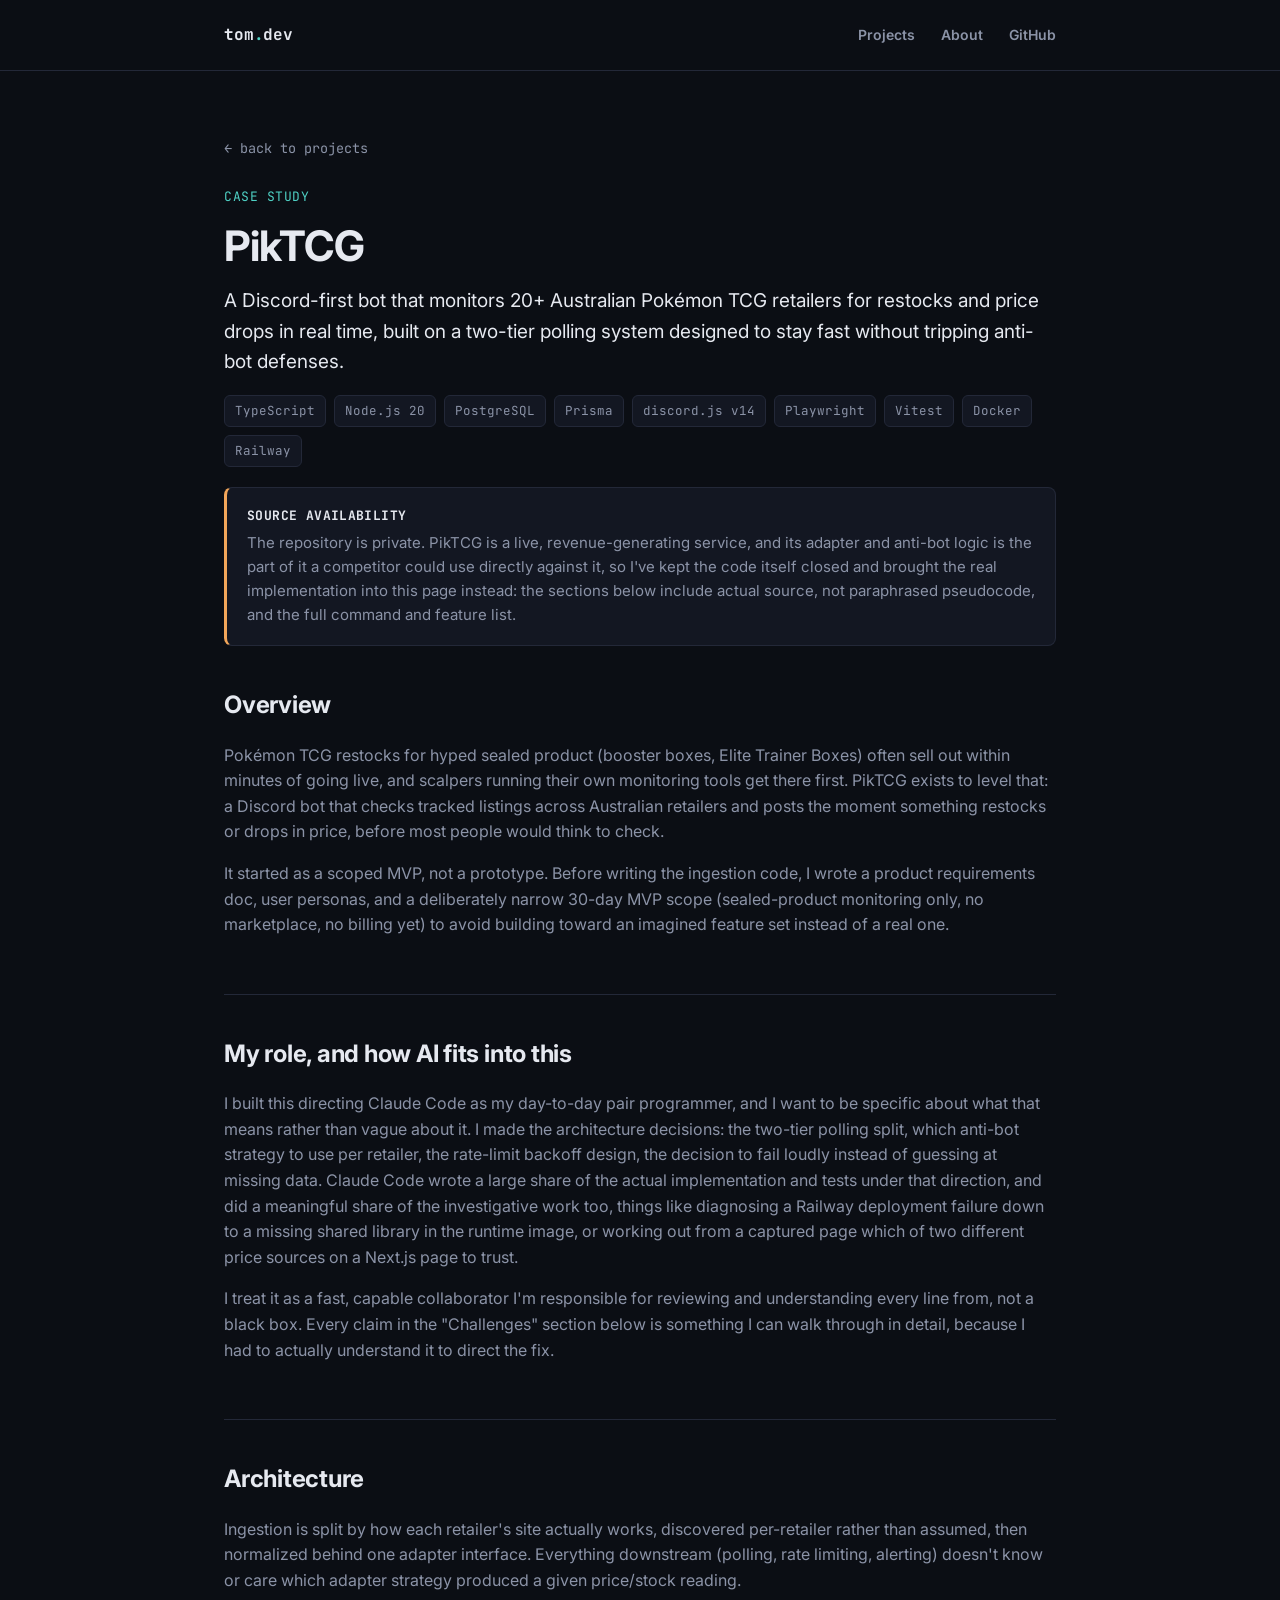
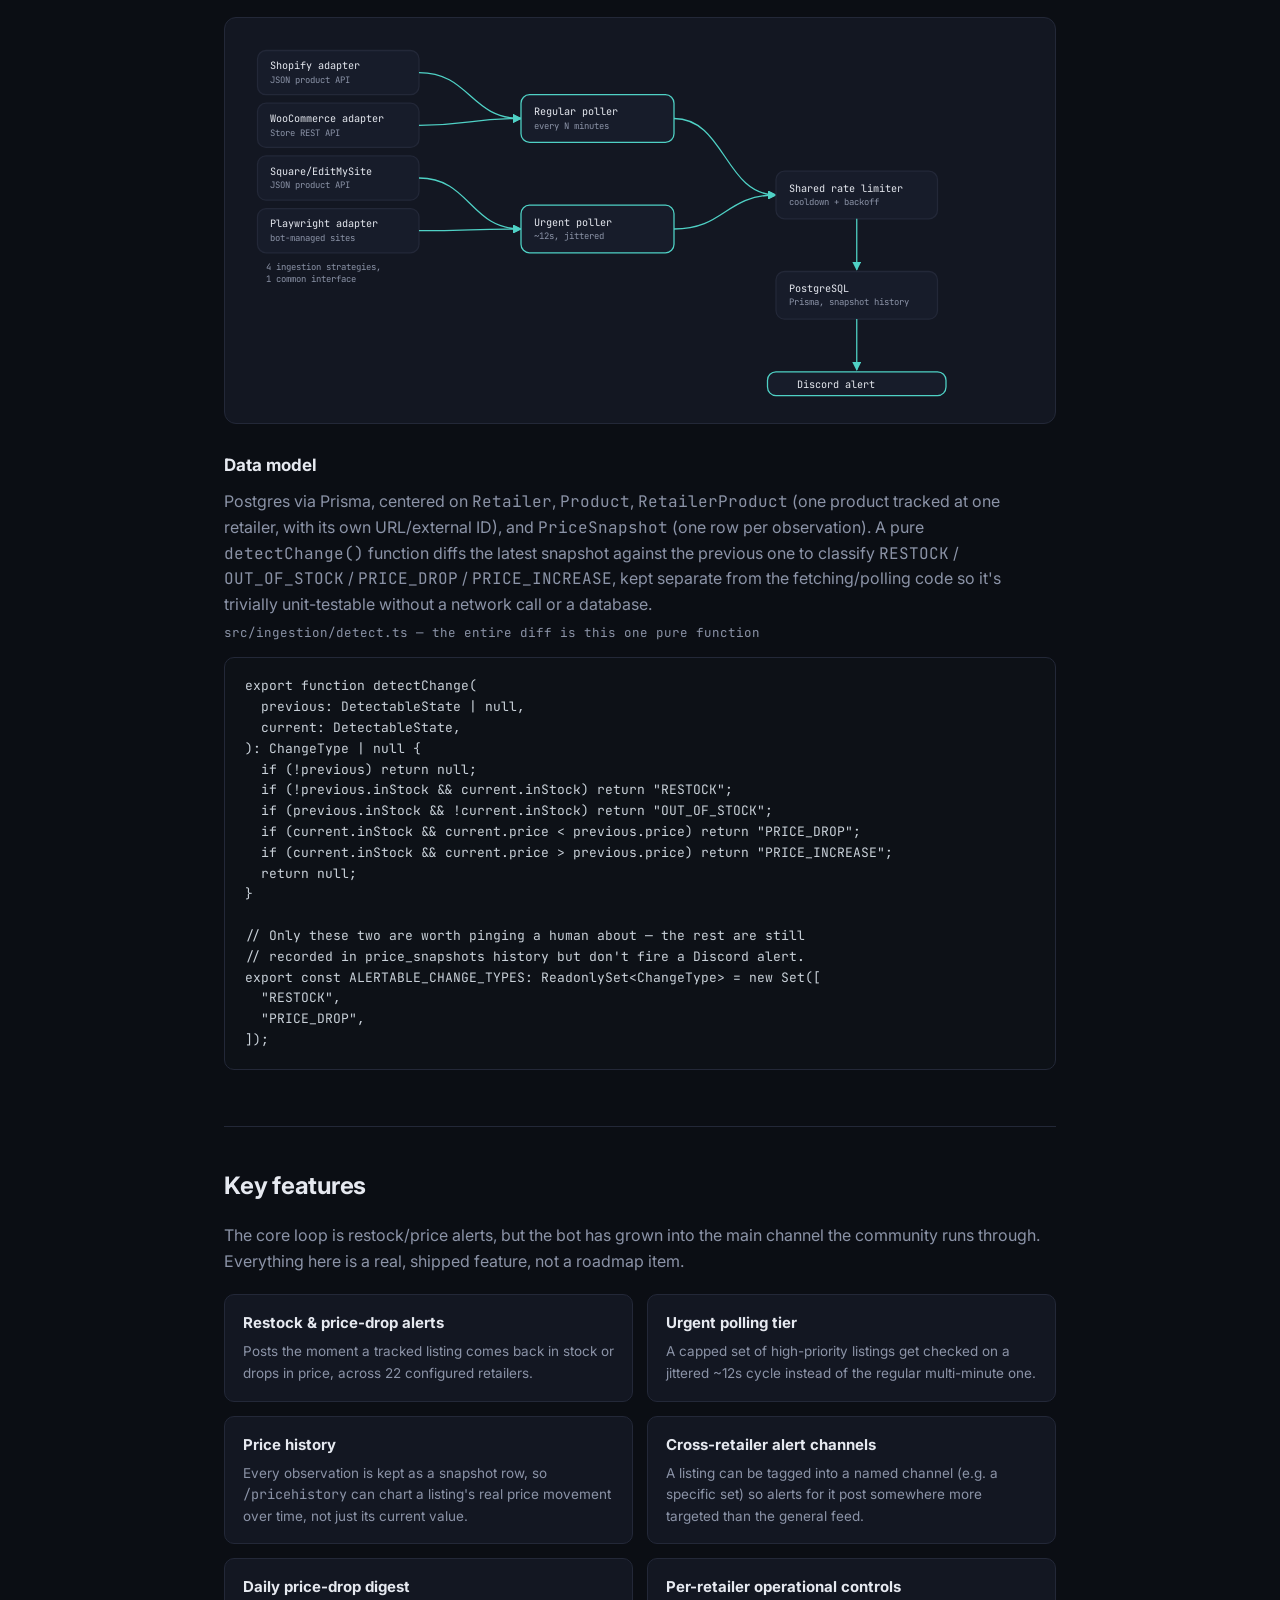
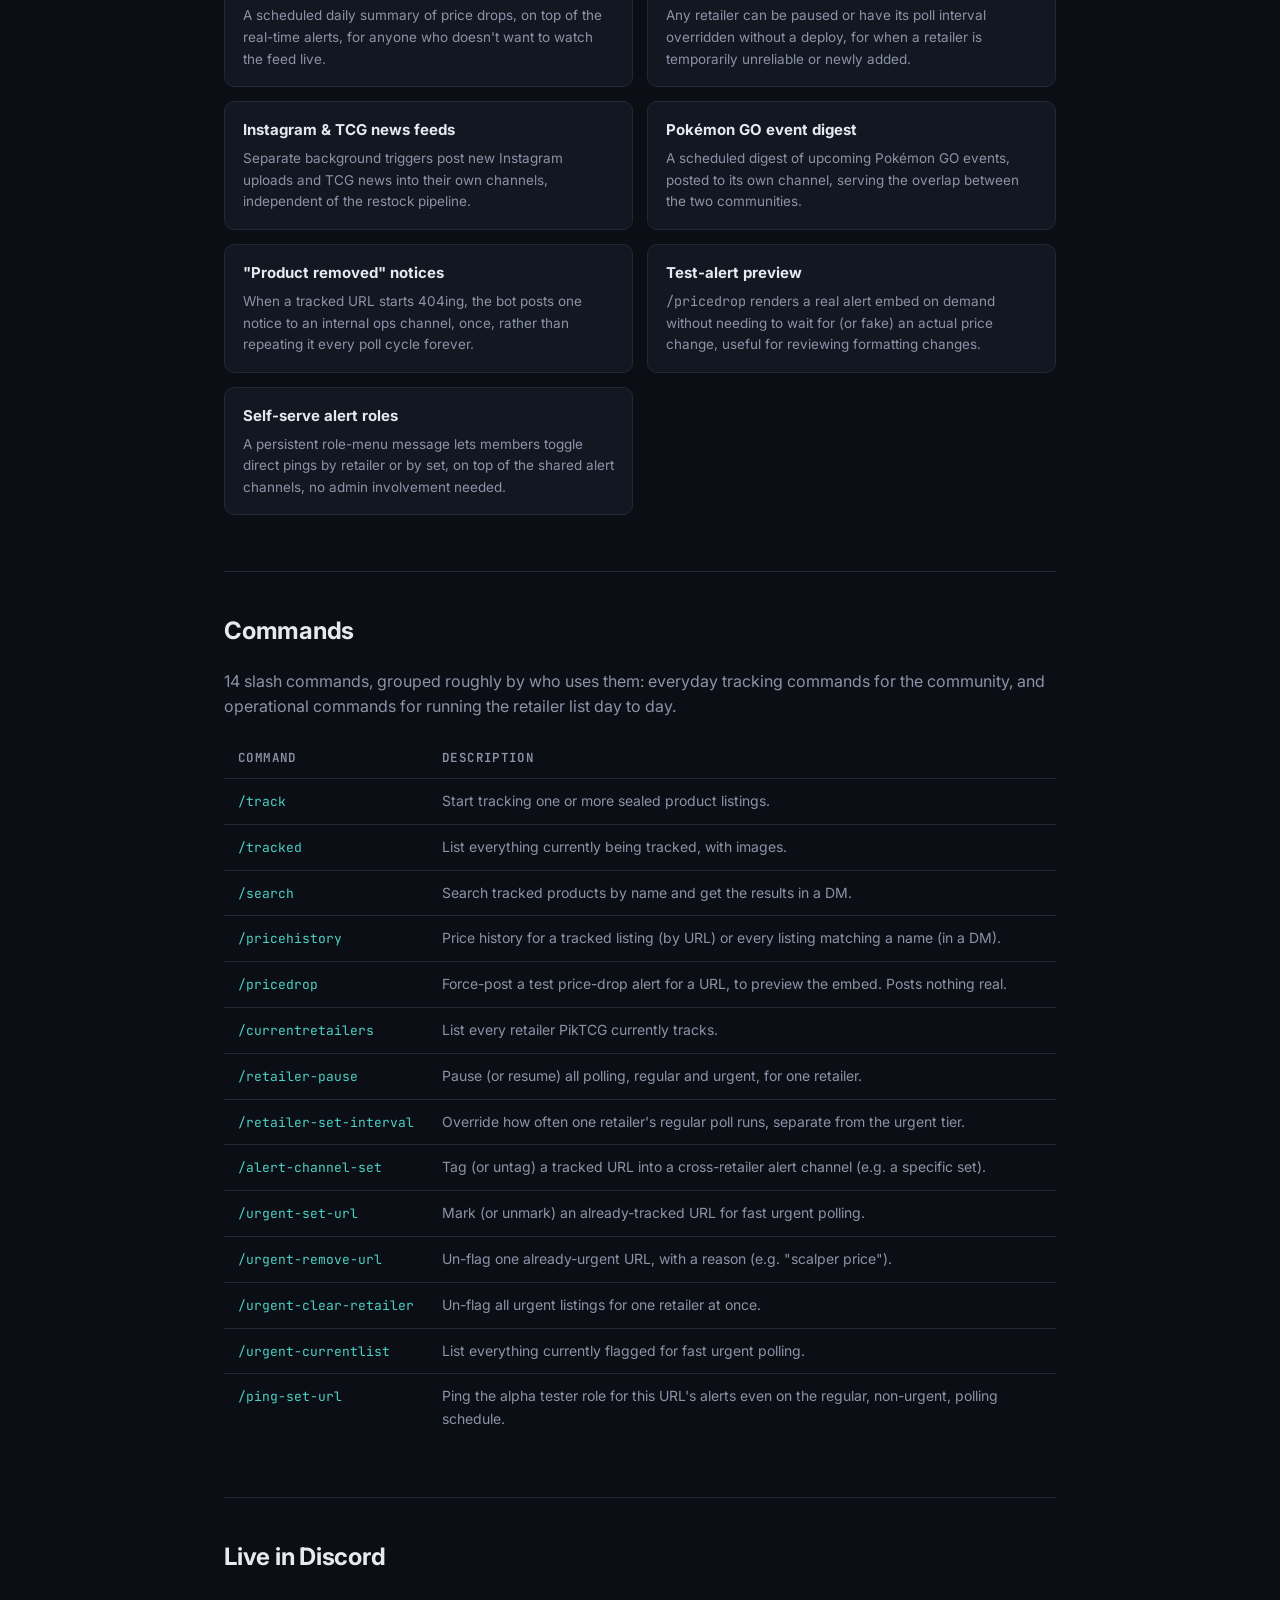
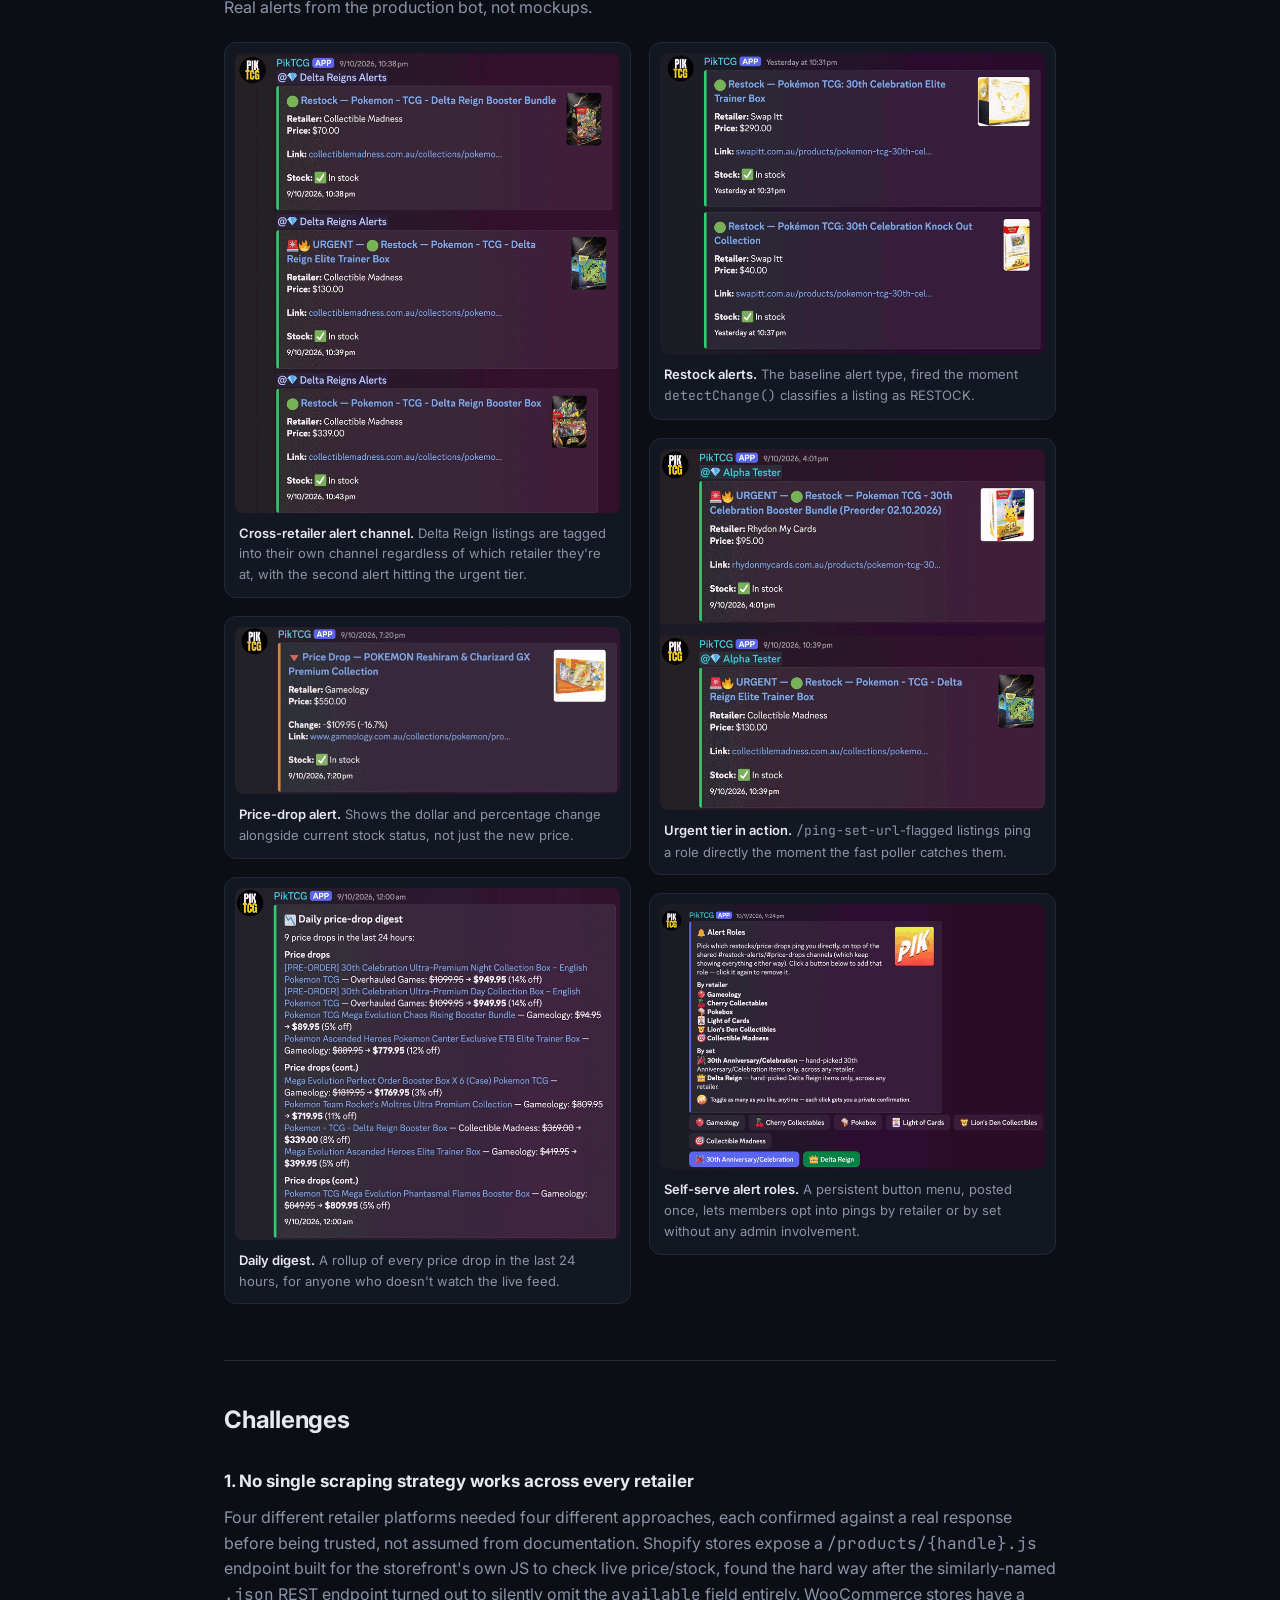
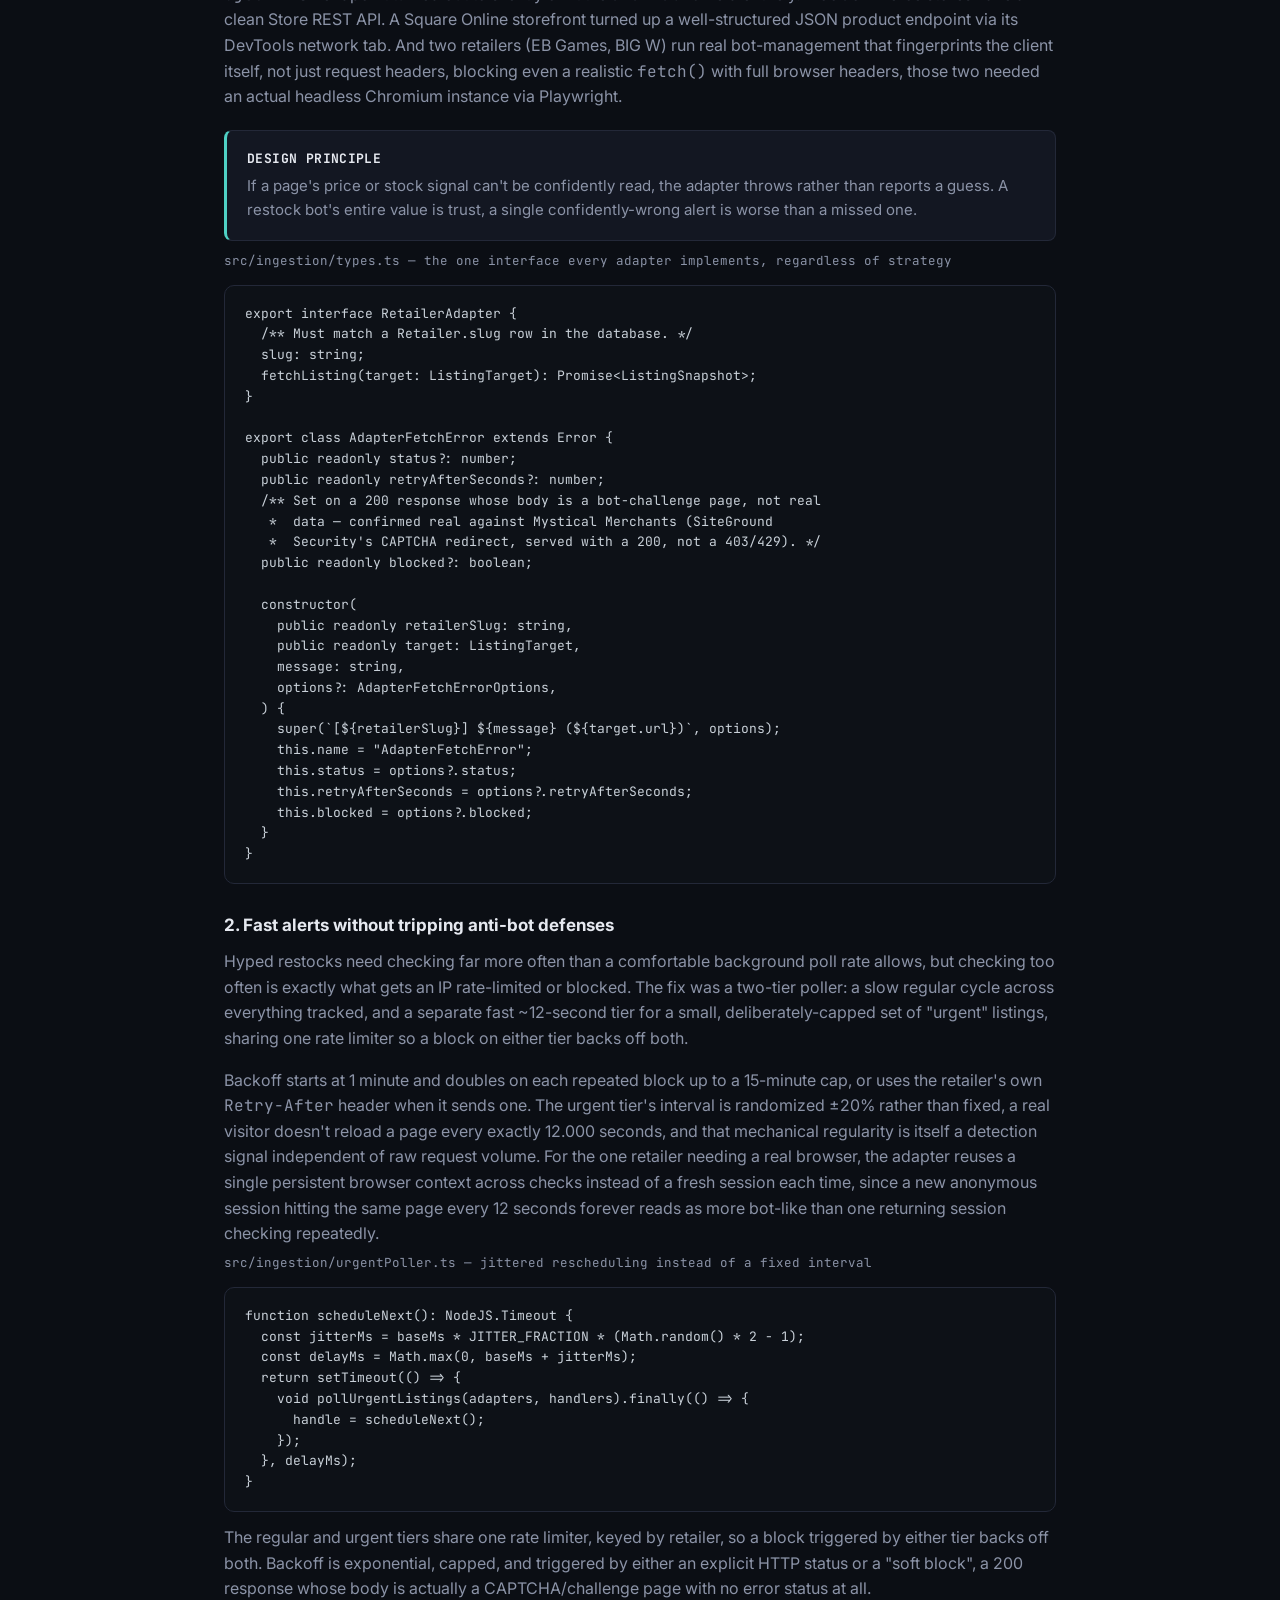
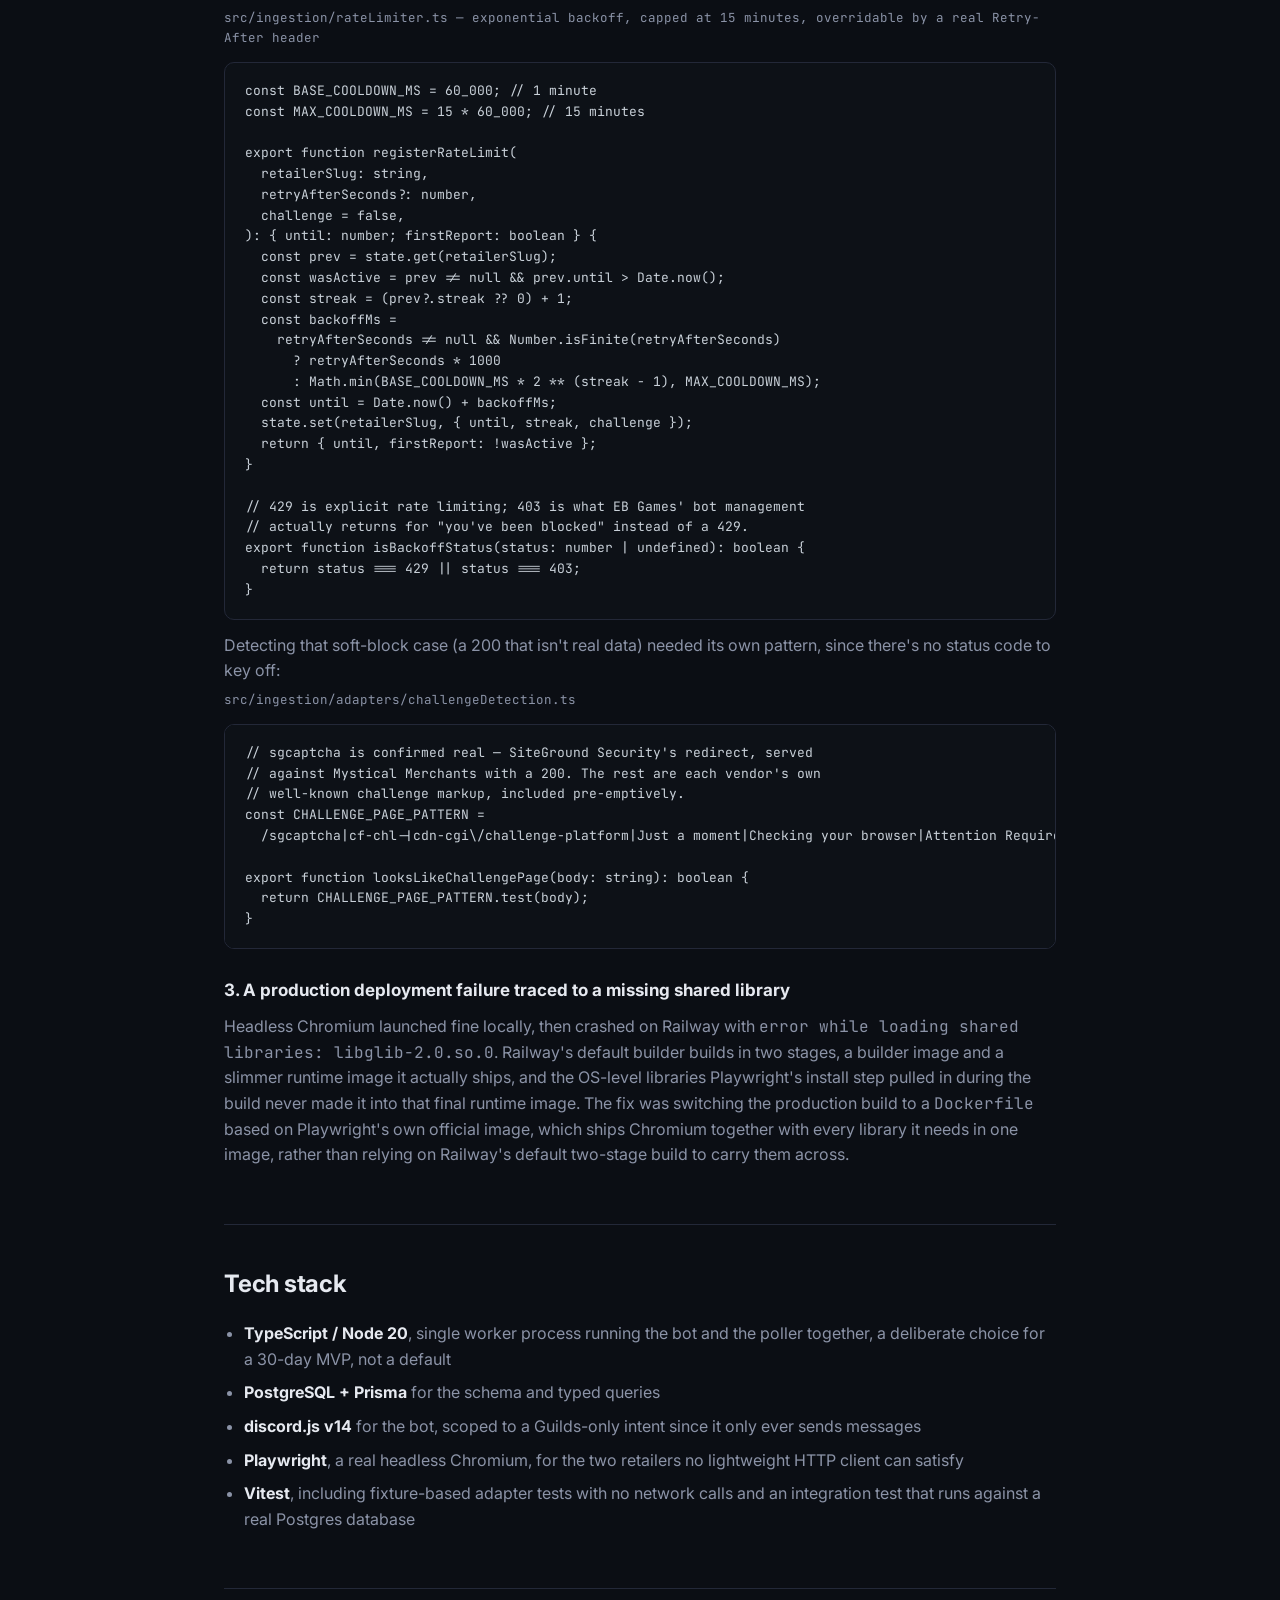
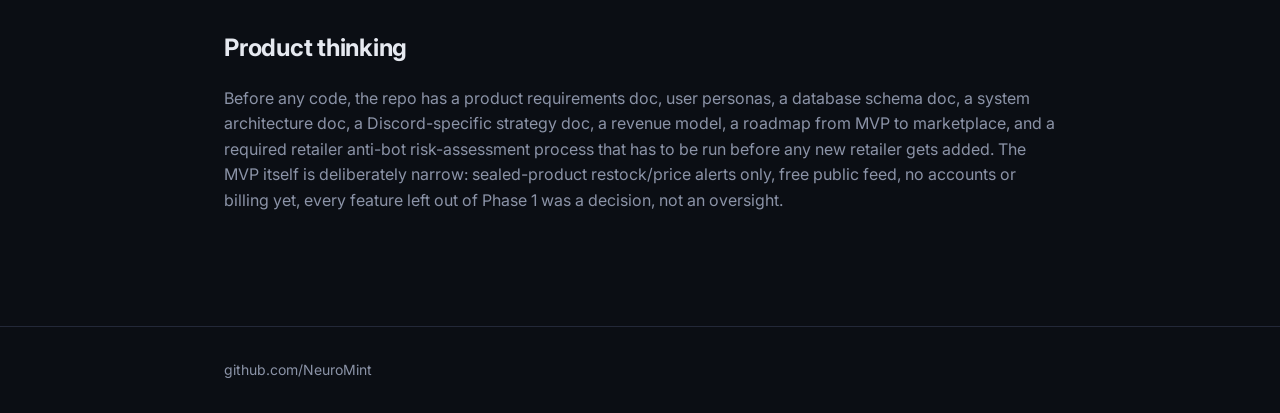
==== commit 06ff2137: "Add a real Discord screenshot gallery to the PikTCG case study Adds a "Live in Discord" section with" ====
--- a/piktcg/index.html
+++ b/piktcg/index.html
@@ -198,6 +198,10 @@
       <div class="feature">
         <h4>Test-alert preview</h4>
         <p><code>/pricedrop</code> renders a real alert embed on demand without needing to wait for (or fake) an actual price change, useful for reviewing formatting changes.</p>
+      </div>
+      <div class="feature">
+        <h4>Self-serve alert roles</h4>
+        <p>A persistent role-menu message lets members toggle direct pings by retailer or by set, on top of the shared alert channels, no admin involvement needed.</p>
       </div>
     </div>
 
@@ -226,6 +230,36 @@
       </tbody>
     </table>
 
+    <h2>Live in Discord</h2>
+    <p>Real alerts from the production bot, not mockups.</p>
+
+    <div class="gallery">
+      <figure class="shot">
+        <img src="img/delta-reign-urgent.png" alt="Three restock alerts in a Delta Reigns Alerts channel, the middle one marked URGENT, each tagging the role and showing retailer, price, link, and stock.">
+        <figcaption><strong>Cross-retailer alert channel.</strong> Delta Reign listings are tagged into their own channel regardless of which retailer they're at, with the second alert hitting the urgent tier.</figcaption>
+      </figure>
+      <figure class="shot">
+        <img src="img/price-drop.png" alt="A single price-drop alert embed for a Reshiram and Charizard GX Premium Collection, showing the old and new price and percentage change.">
+        <figcaption><strong>Price-drop alert.</strong> Shows the dollar and percentage change alongside current stock status, not just the new price.</figcaption>
+      </figure>
+      <figure class="shot">
+        <img src="img/digest.png" alt="A daily price-drop digest message listing nine price drops from the last 24 hours across multiple retailers.">
+        <figcaption><strong>Daily digest.</strong> A rollup of every price drop in the last 24 hours, for anyone who doesn't watch the live feed.</figcaption>
+      </figure>
+      <figure class="shot">
+        <img src="img/restock-pair.png" alt="Two restock alerts for 30th Celebration sets at Swap Itt, each showing price, link, and in-stock status.">
+        <figcaption><strong>Restock alerts.</strong> The baseline alert type, fired the moment <code>detectChange()</code> classifies a listing as RESTOCK.</figcaption>
+      </figure>
+      <figure class="shot">
+        <img src="img/alpha-tester-urgent.png" alt="Two URGENT restock alerts pinging an Alpha Tester role, for a 30th Celebration Booster Bundle and a Delta Reign Elite Trainer Box.">
+        <figcaption><strong>Urgent tier in action.</strong> <code>/ping-set-url</code>-flagged listings ping a role directly the moment the fast poller catches them.</figcaption>
+      </figure>
+      <figure class="shot">
+        <img src="img/alert-roles.png" alt="A role-menu message titled Alert Roles, with buttons to toggle pings by retailer or by set.">
+        <figcaption><strong>Self-serve alert roles.</strong> A persistent button menu, posted once, lets members opt into pings by retailer or by set without any admin involvement.</figcaption>
+      </figure>
+    </div>
+
     <h2>Challenges</h2>
 
     <h3>1. No single scraping strategy works across every retailer</h3>
--- a/style.css
+++ b/style.css
@@ -227,10 +227,37 @@
 
 .callout.warn { border-left-color: var(--warn); }
 
+.gallery {
+  column-count: 2;
+  column-gap: 18px;
+  margin: 22px 0 0;
+}
+.shot {
+  margin: 0 0 18px;
+  break-inside: avoid;
+  background: var(--surface);
+  border: 1px solid var(--border);
+  border-radius: 12px;
+  padding: 10px;
+}
+.shot img {
+  display: block;
+  width: 100%;
+  height: auto;
+  border-radius: 8px;
+}
+.shot figcaption {
+  font-size: 13px;
+  color: var(--text-dim);
+  padding: 10px 4px 2px;
+}
+.shot figcaption strong { color: var(--text); font-weight: 600; }
+
 @media (max-width: 600px) {
   .feature-grid { grid-template-columns: 1fr; }
   table.commands { font-size: 13px; }
   table.commands td, table.commands th { padding: 8px 10px; }
+  .gallery { column-count: 1; }
 }
 
 footer.site {
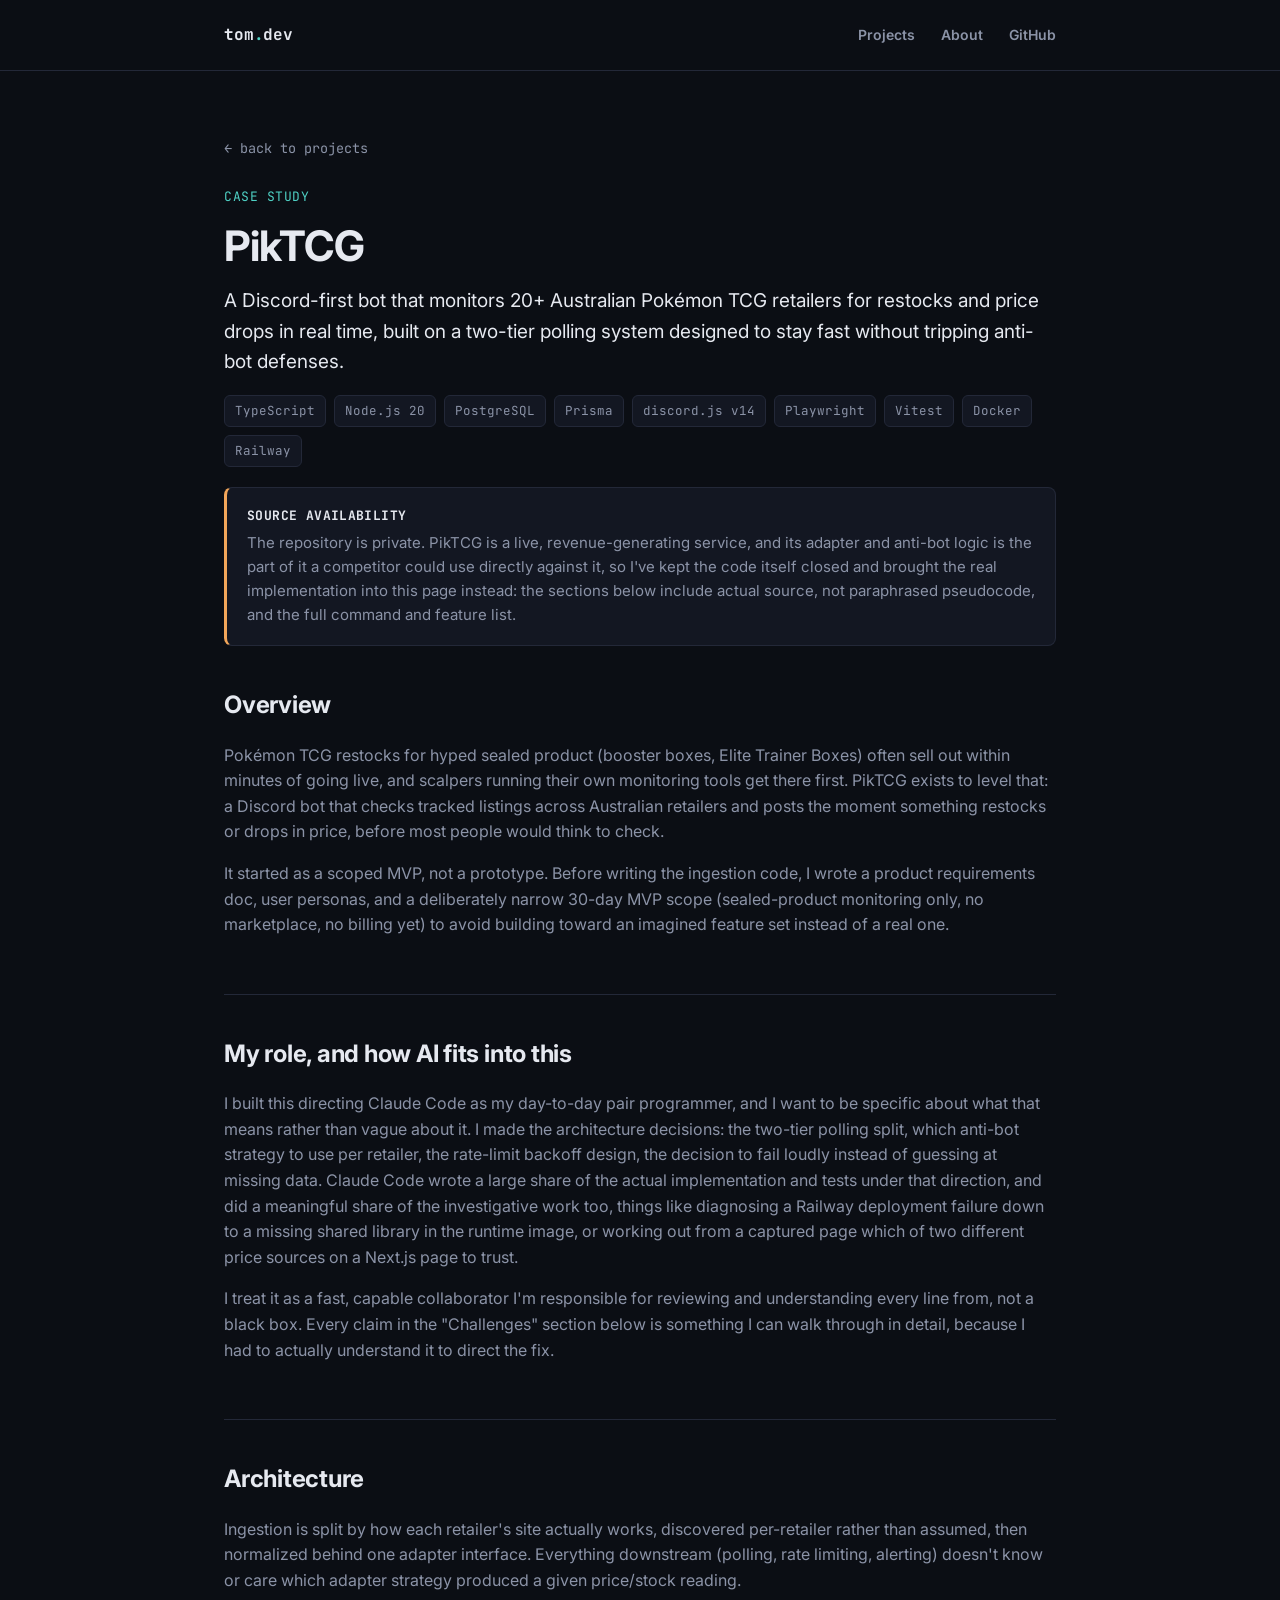
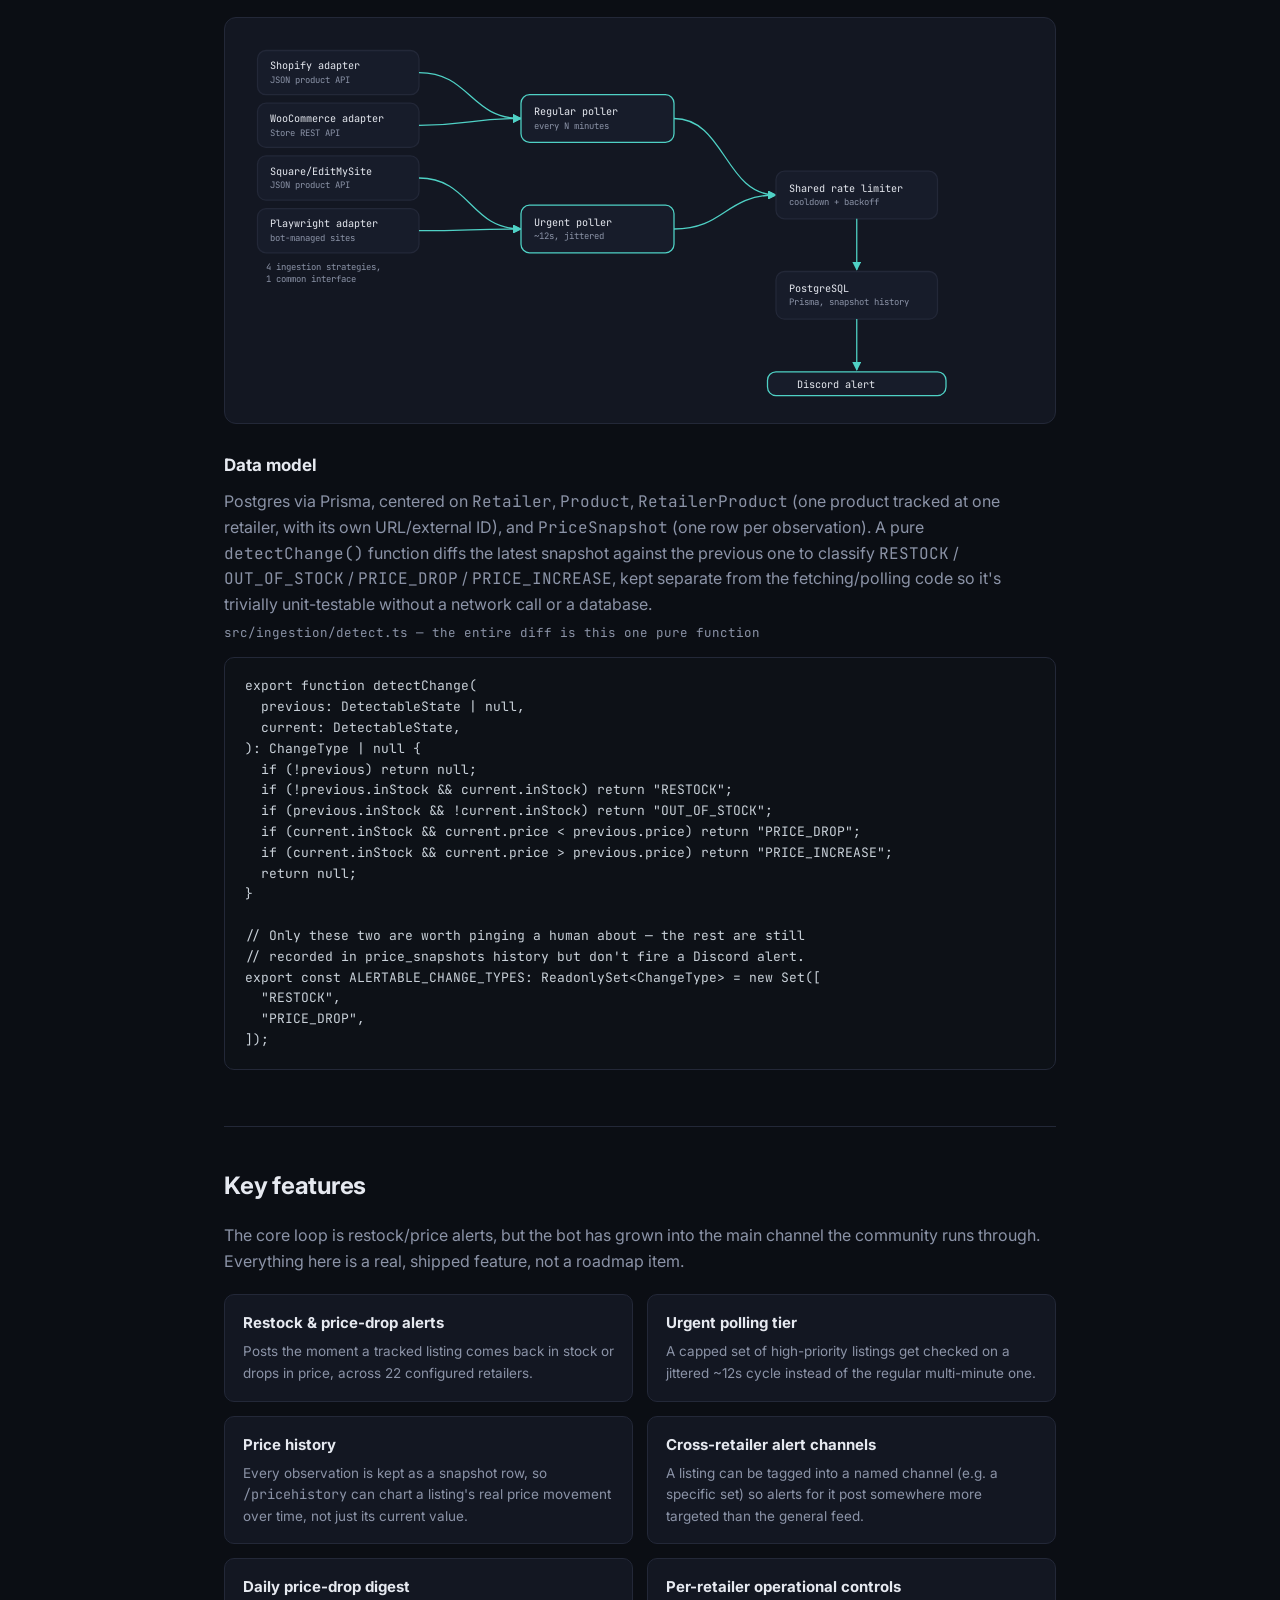
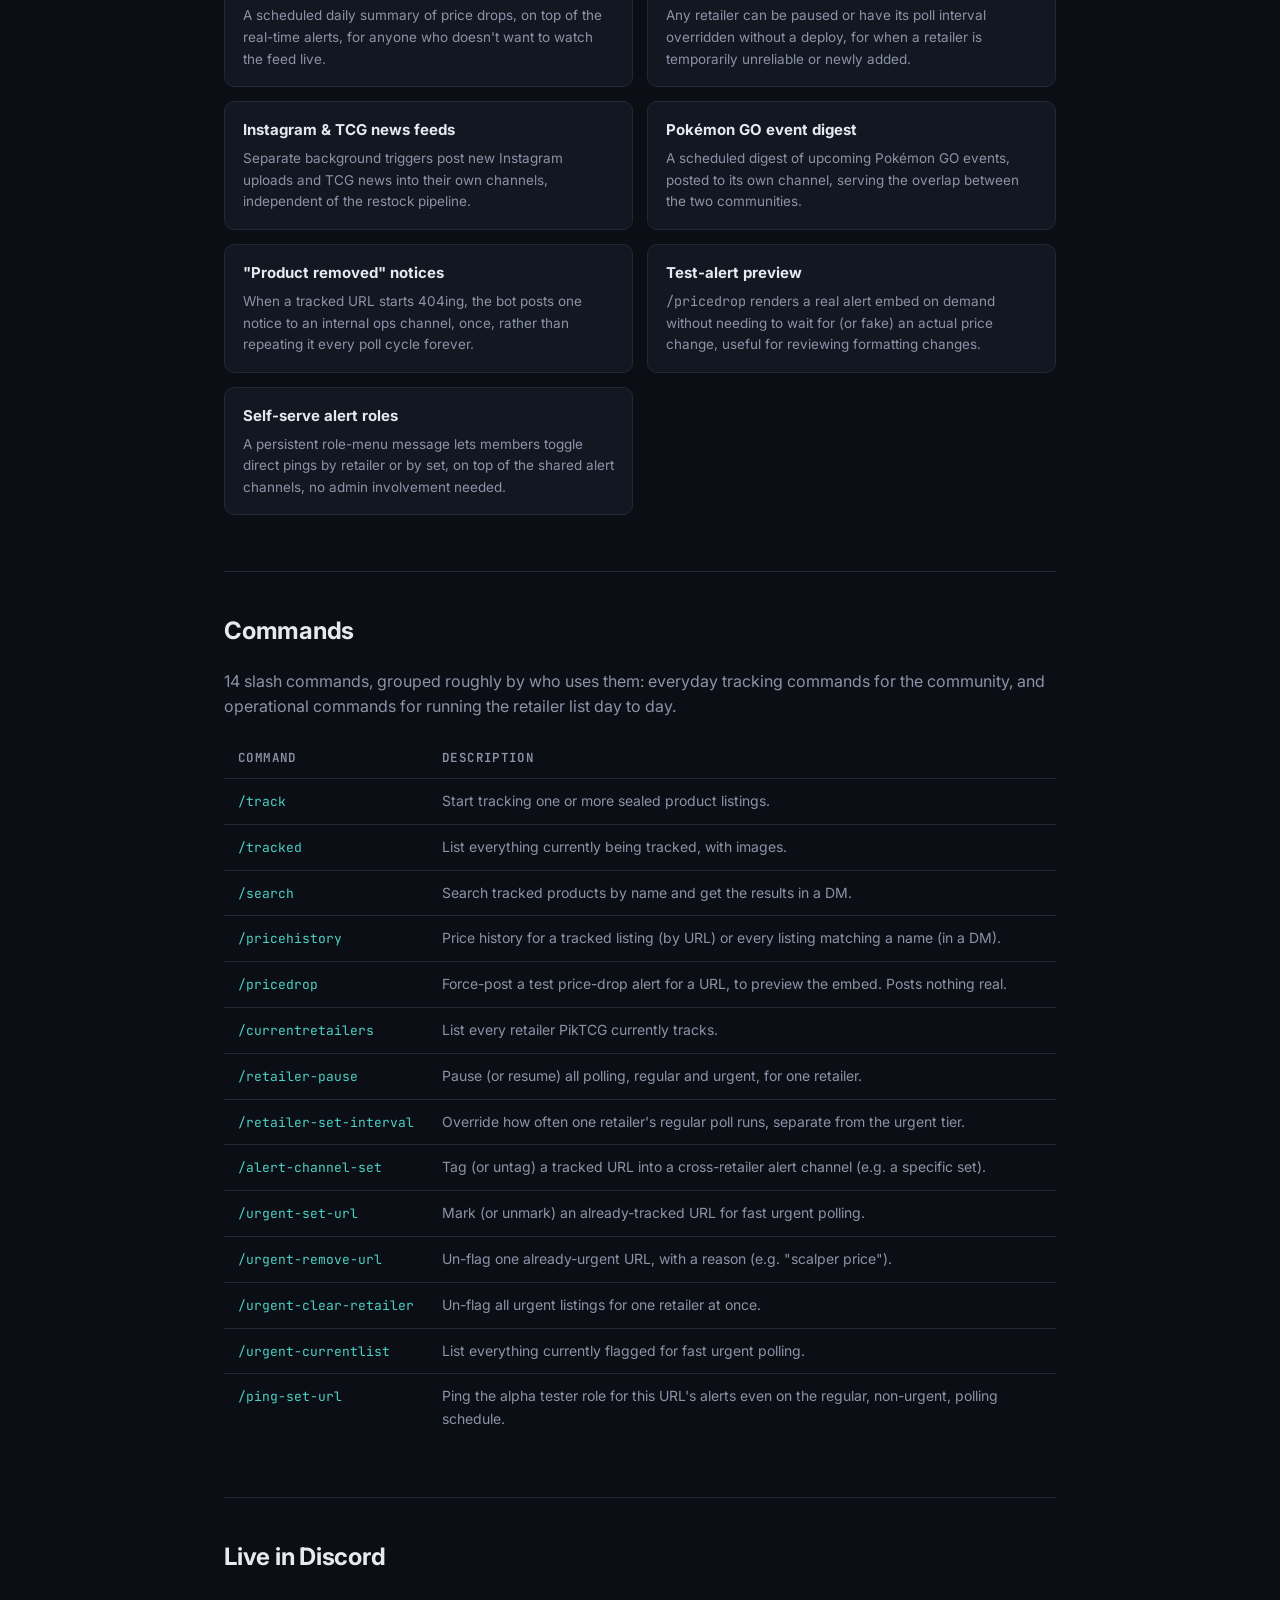
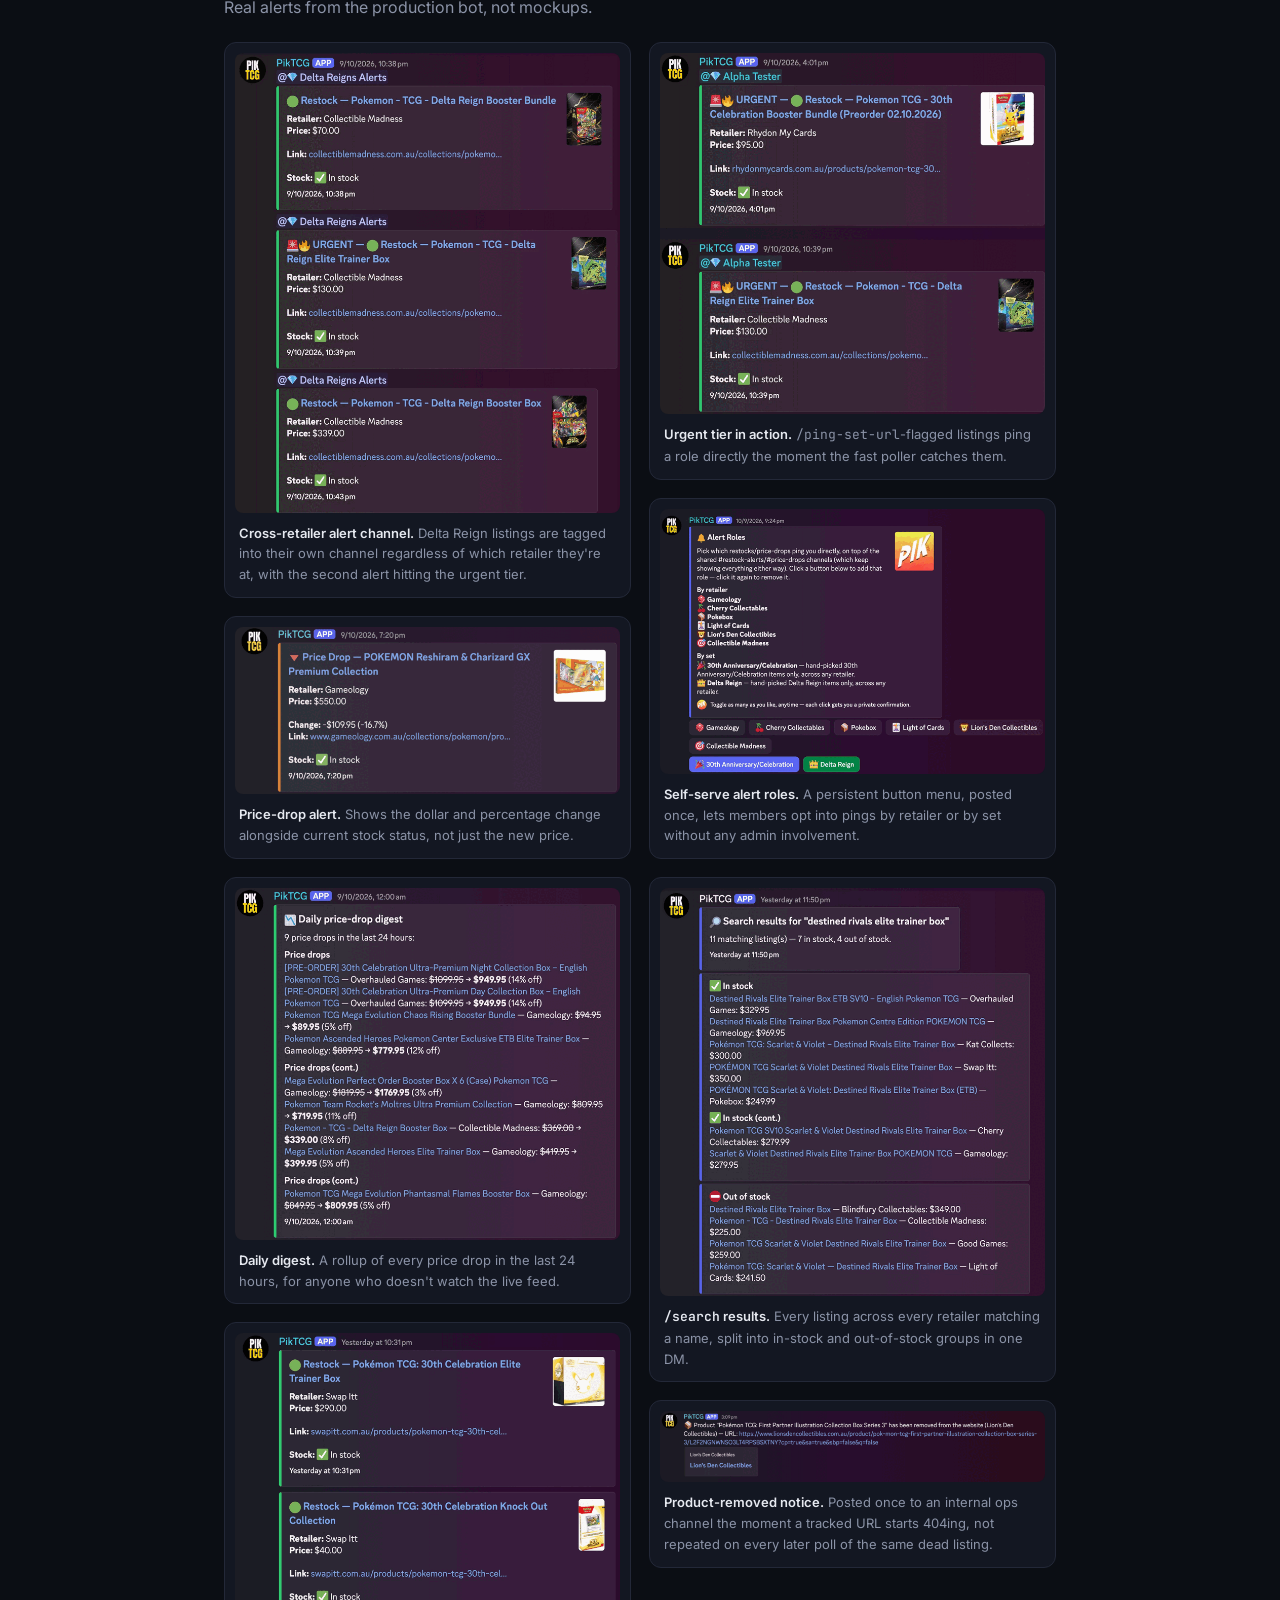
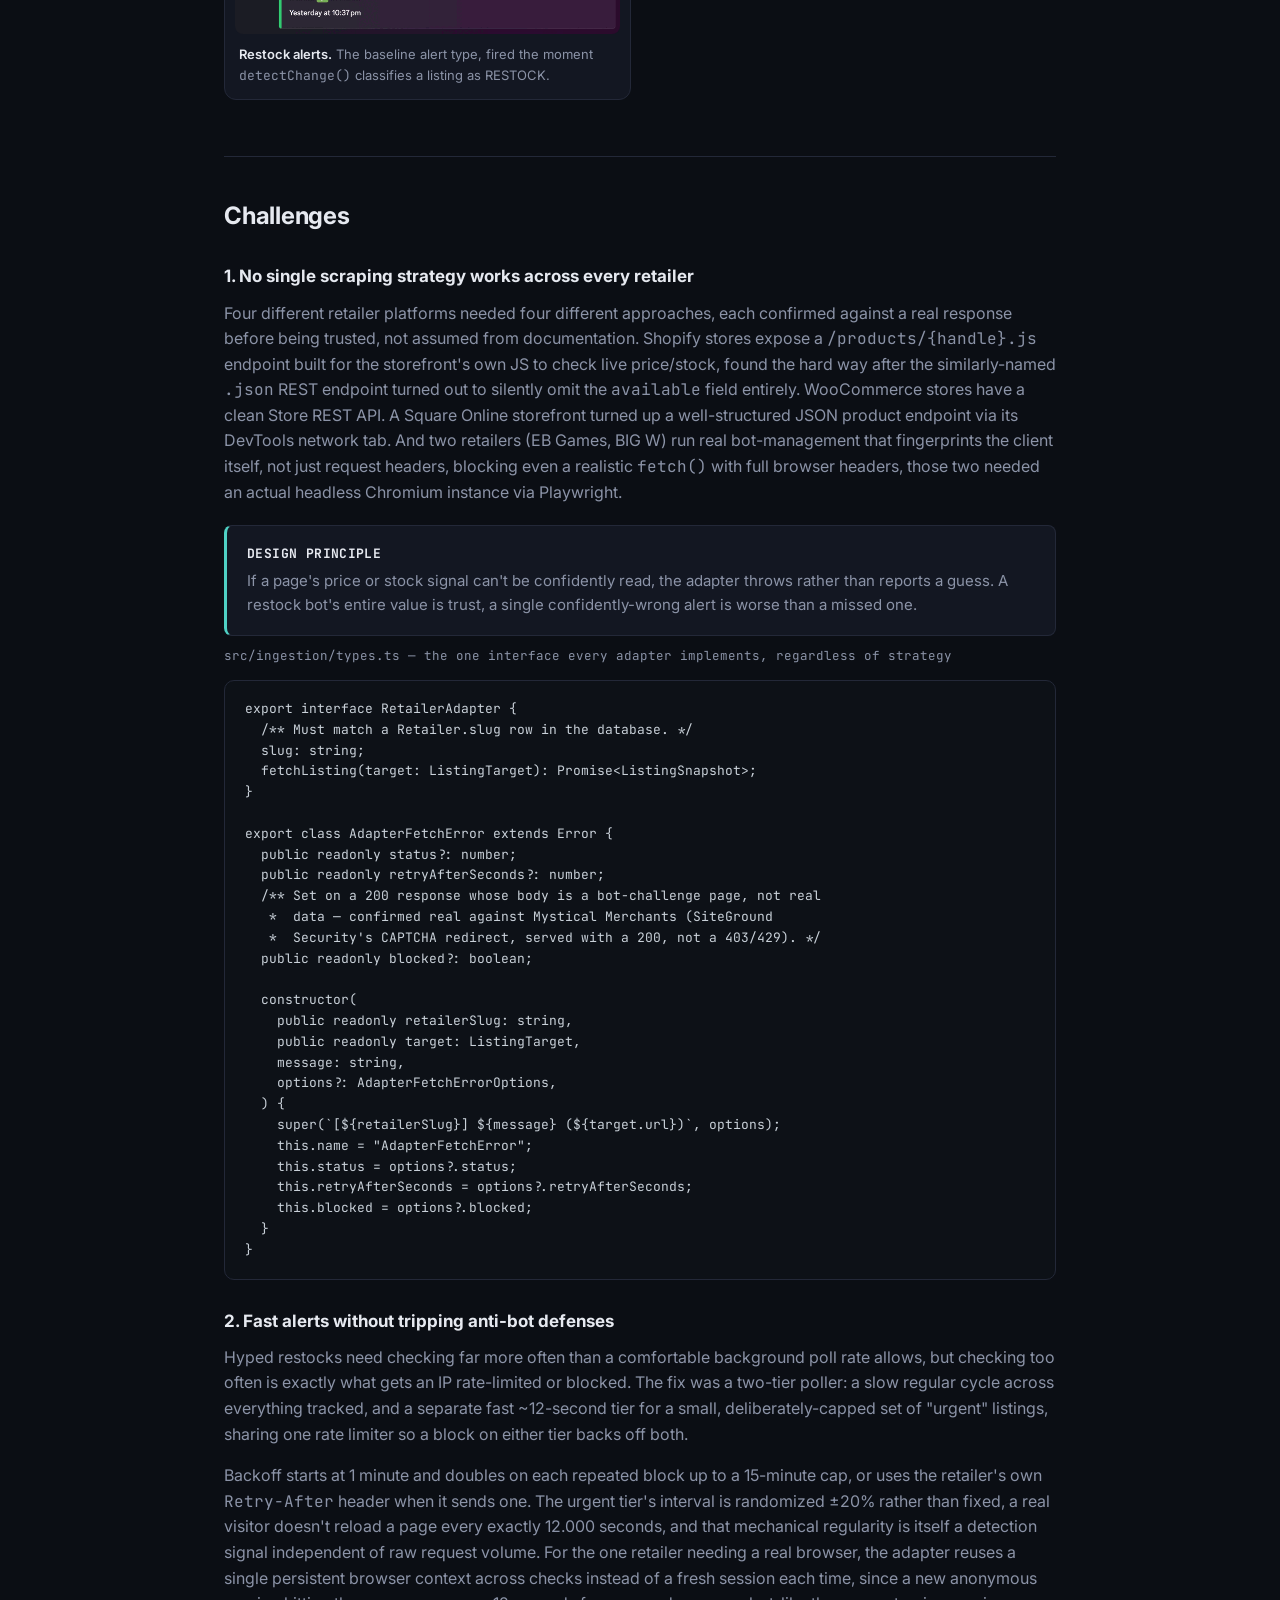
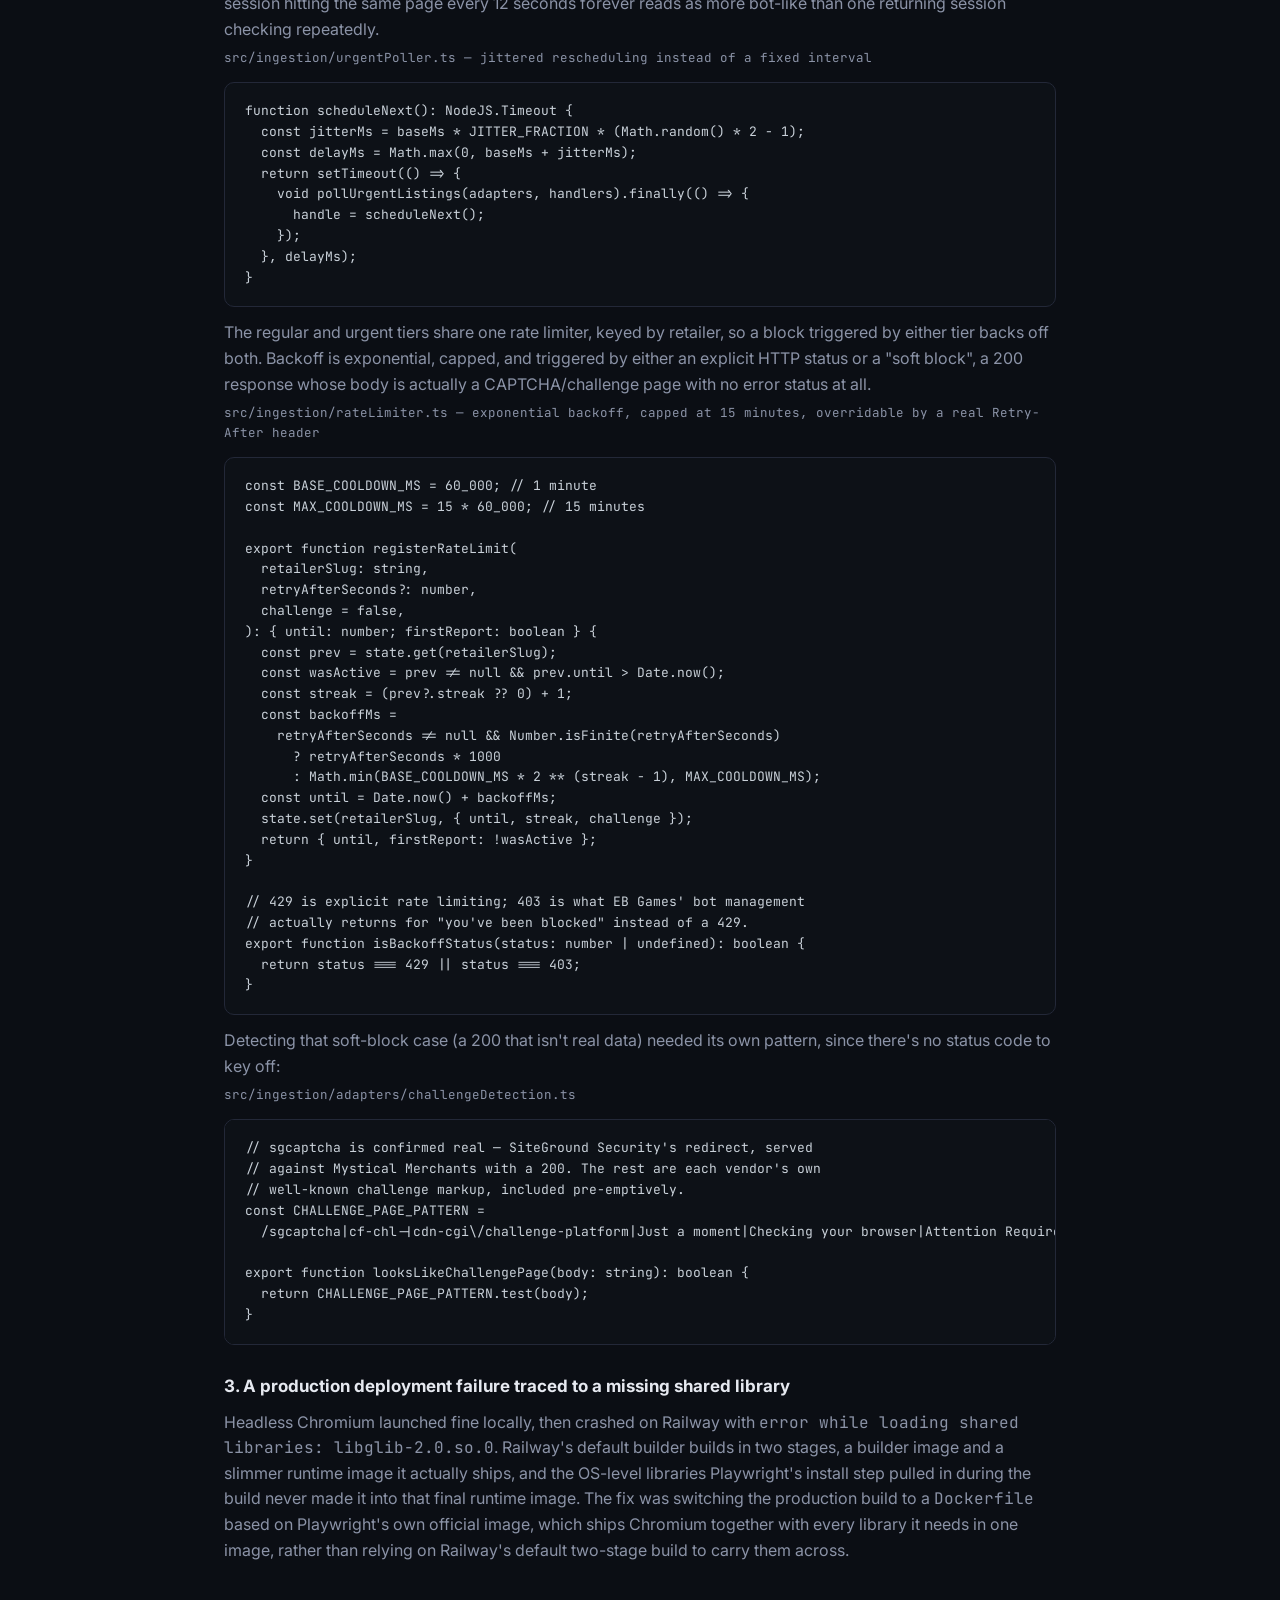
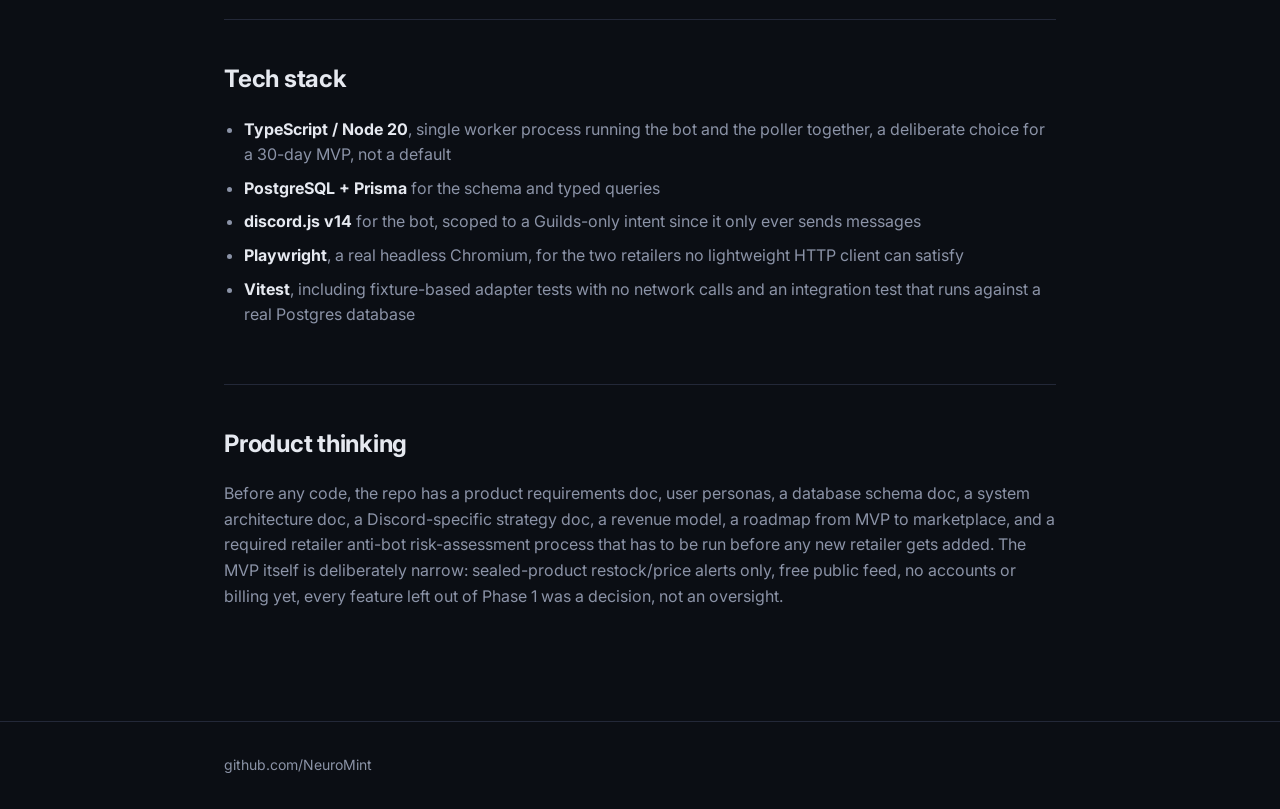
==== commit 9d9dc0b5: "Add /search and product-removed screenshots to the gallery Two more real screenshots: a /search resu" ====
--- a/piktcg/index.html
+++ b/piktcg/index.html
@@ -258,6 +258,14 @@
         <img src="img/alert-roles.png" alt="A role-menu message titled Alert Roles, with buttons to toggle pings by retailer or by set.">
         <figcaption><strong>Self-serve alert roles.</strong> A persistent button menu, posted once, lets members opt into pings by retailer or by set without any admin involvement.</figcaption>
       </figure>
+      <figure class="shot">
+        <img src="img/search-results.png" alt="Search results for destined rivals elite trainer box, 11 matching listings split into an in-stock group of 7 and an out-of-stock group of 4.">
+        <figcaption><strong><code>/search</code> results.</strong> Every listing across every retailer matching a name, split into in-stock and out-of-stock groups in one DM.</figcaption>
+      </figure>
+      <figure class="shot">
+        <img src="img/removed-notice.png" alt="An internal notice that a product has been removed from a retailer's website, with the retailer and URL.">
+        <figcaption><strong>Product-removed notice.</strong> Posted once to an internal ops channel the moment a tracked URL starts 404ing, not repeated on every later poll of the same dead listing.</figcaption>
+      </figure>
     </div>
 
     <h2>Challenges</h2>
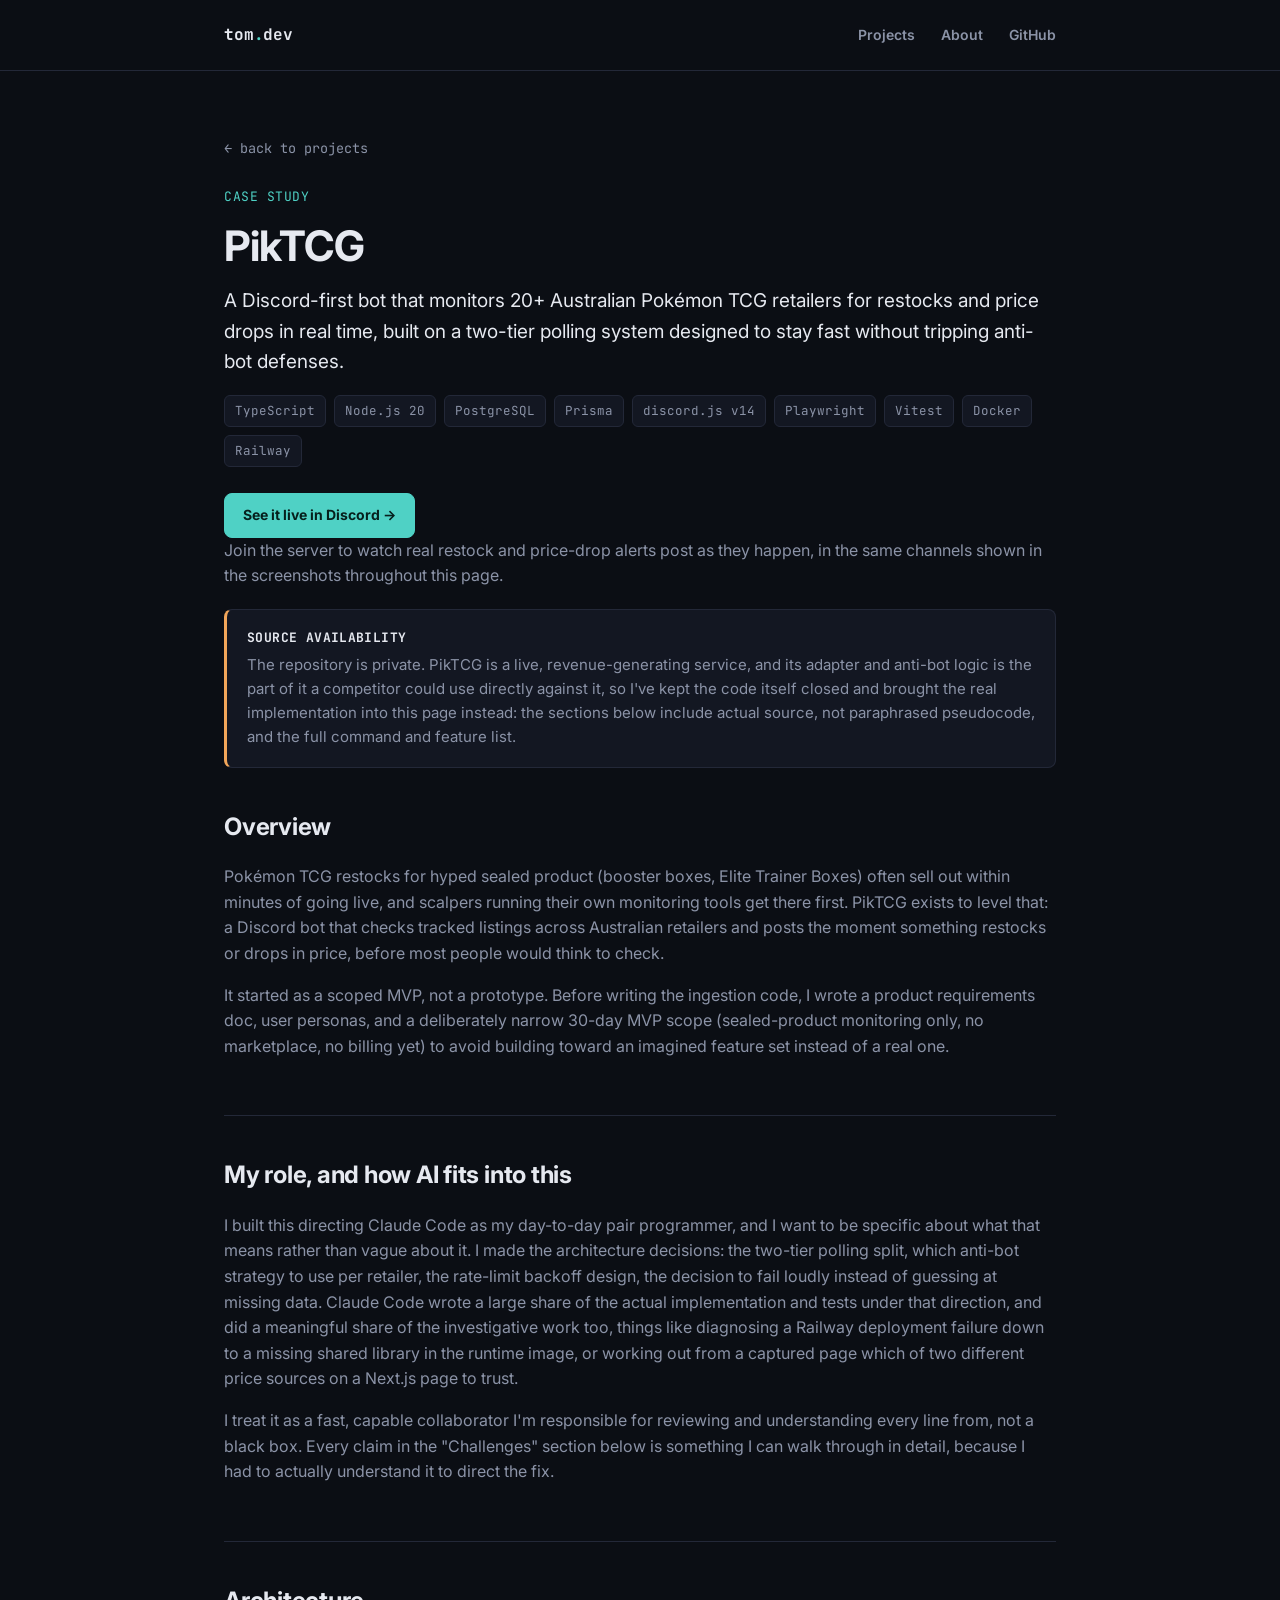
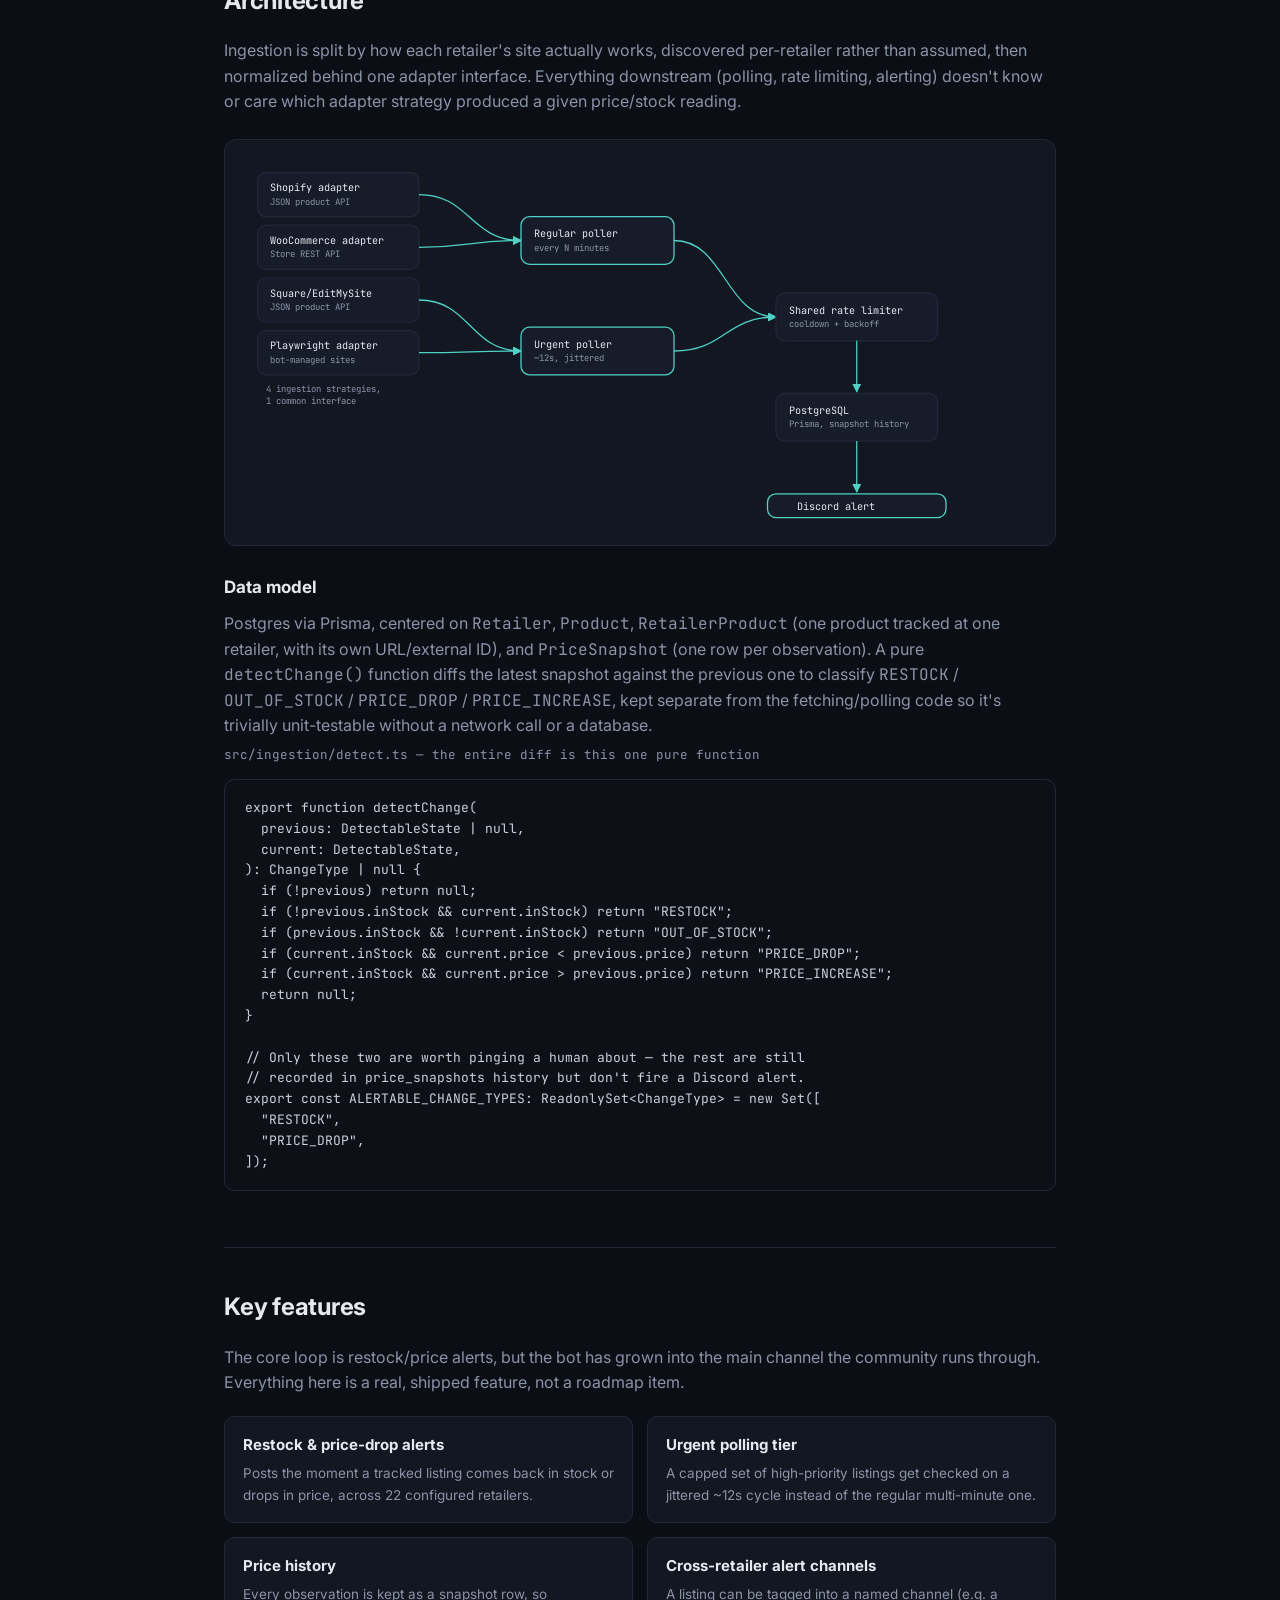
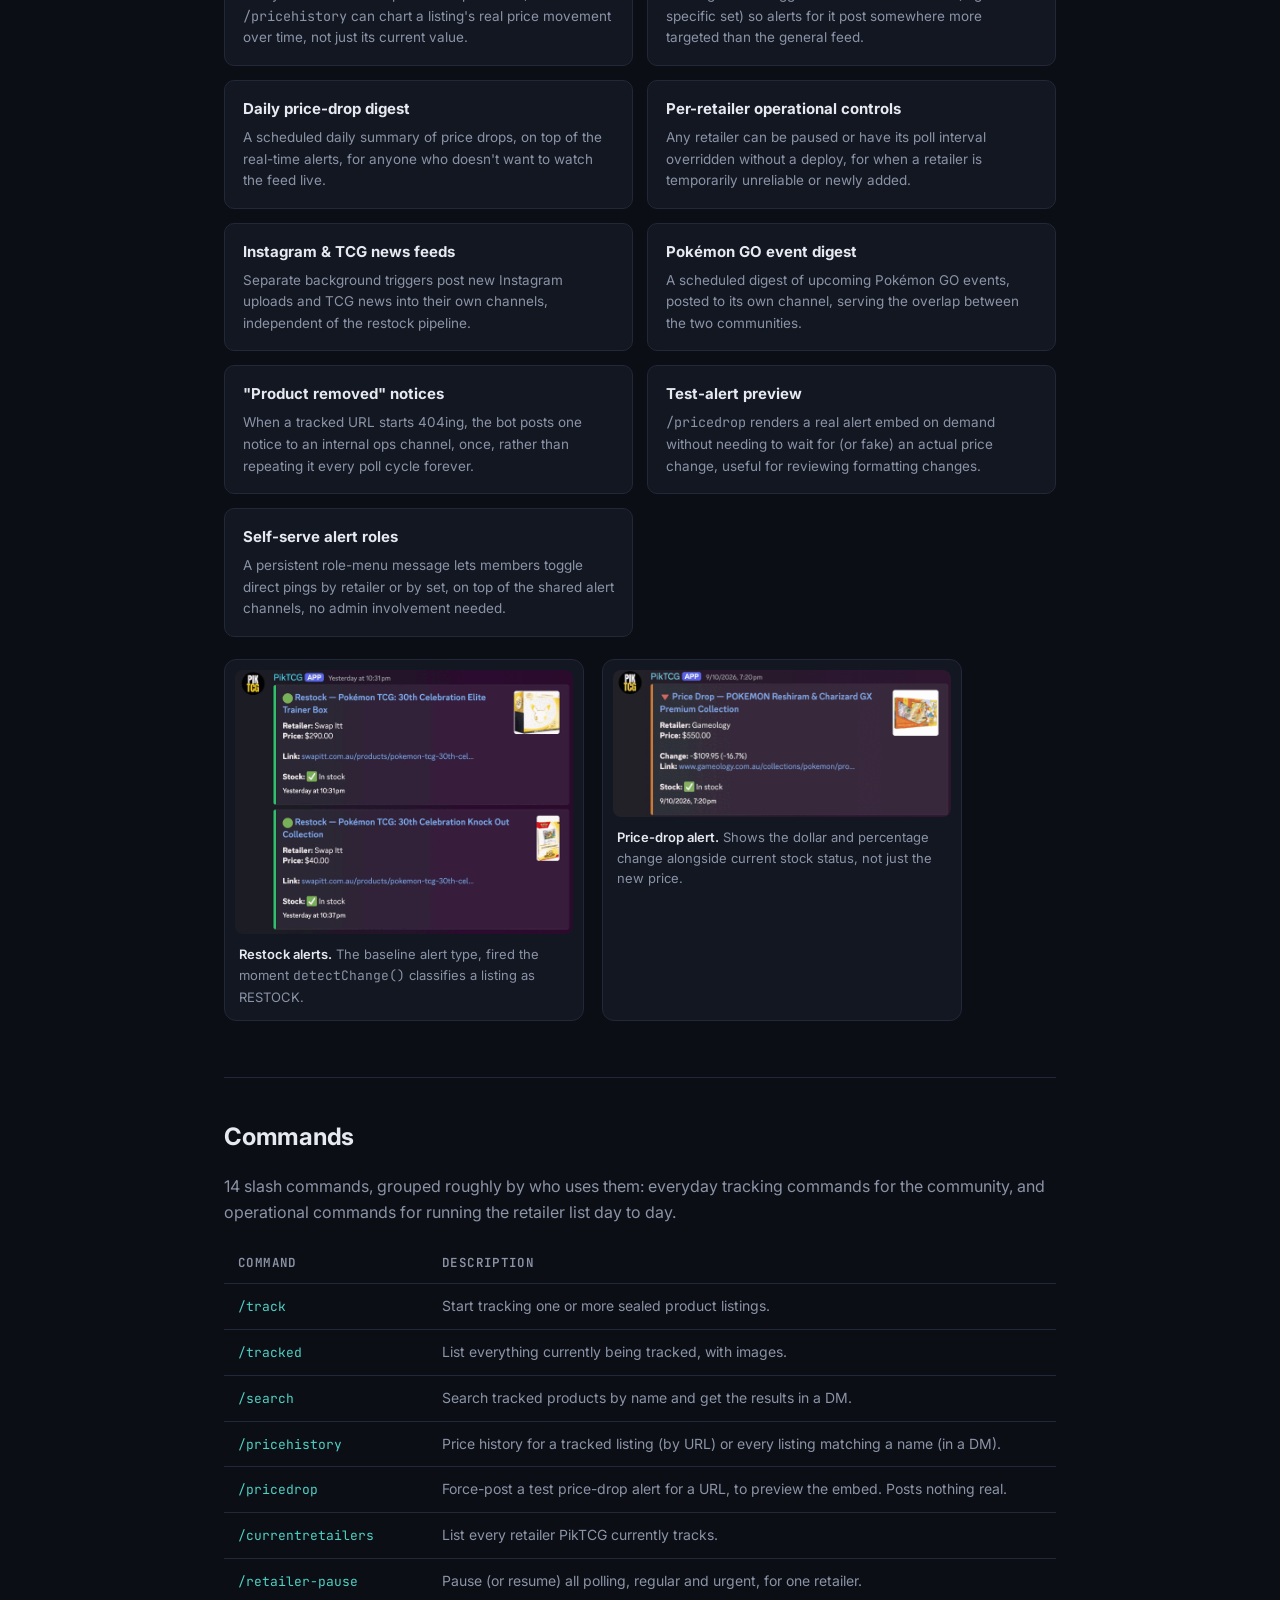
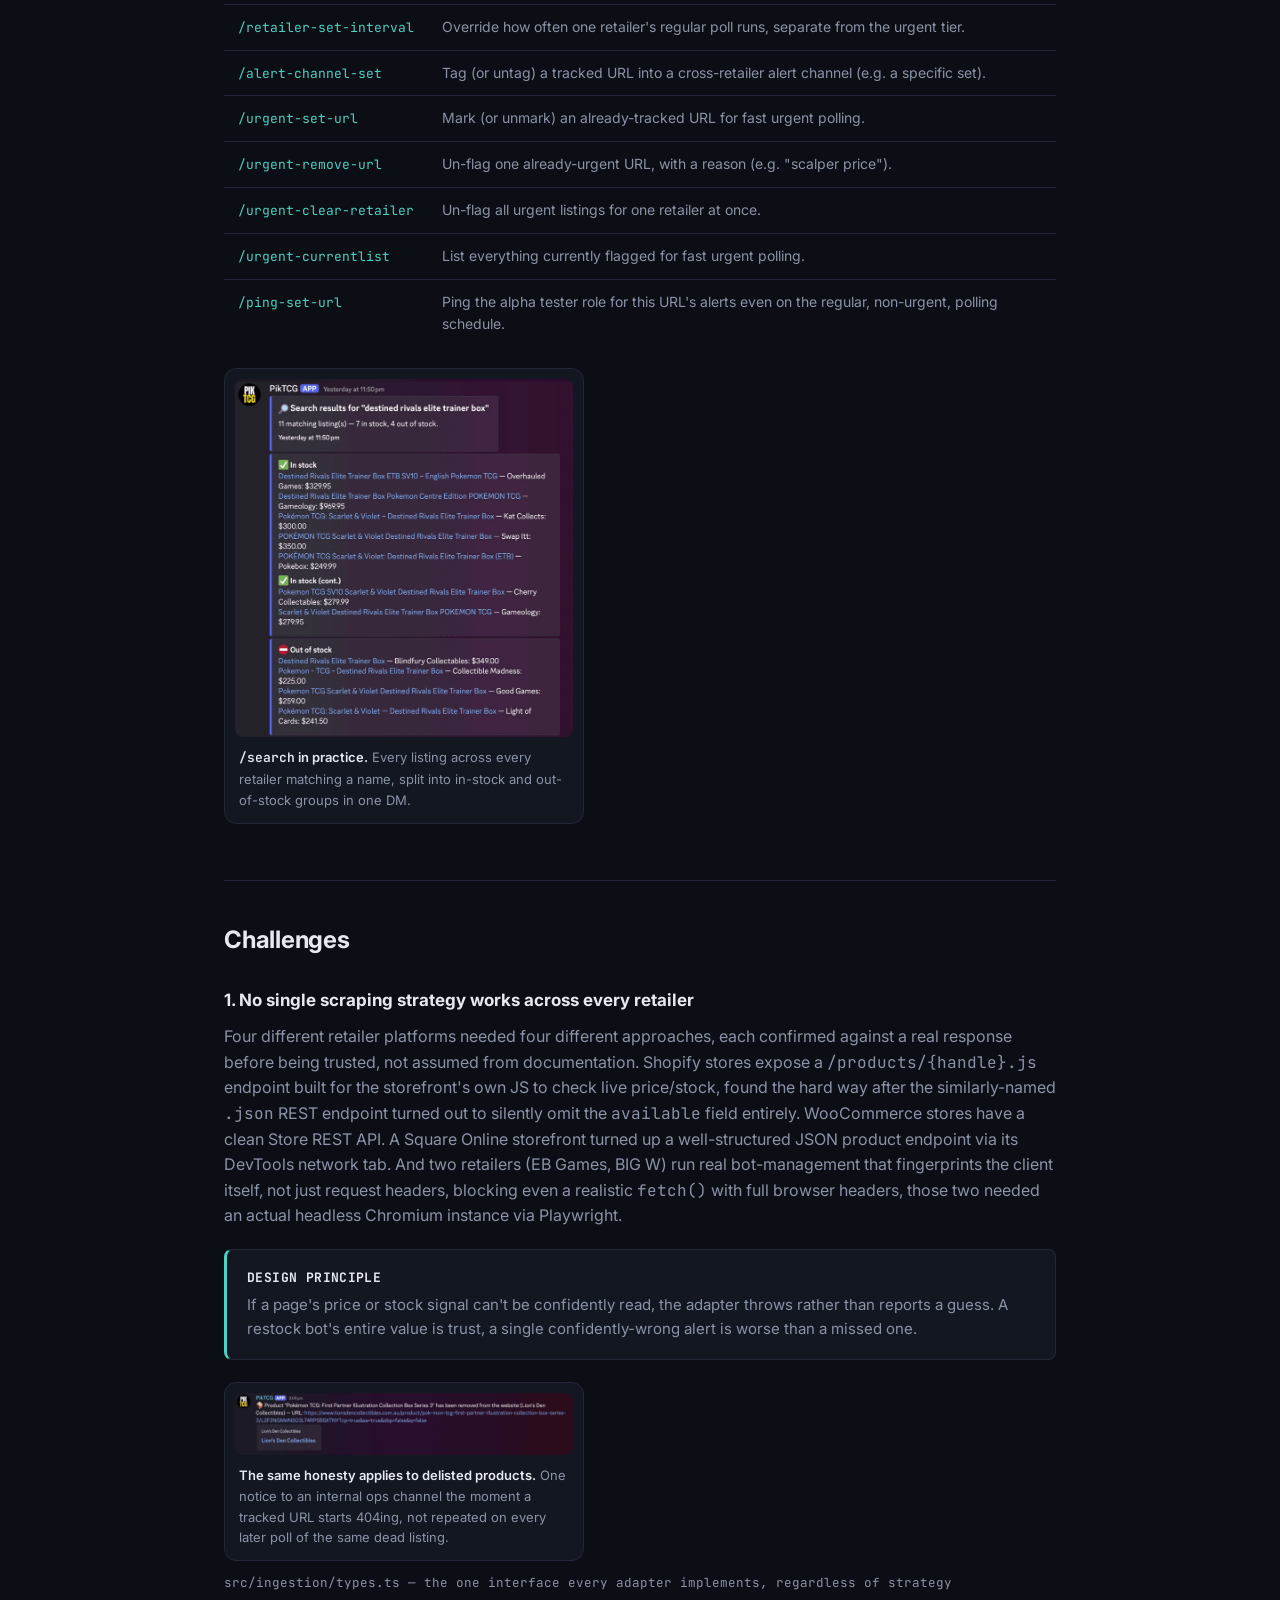
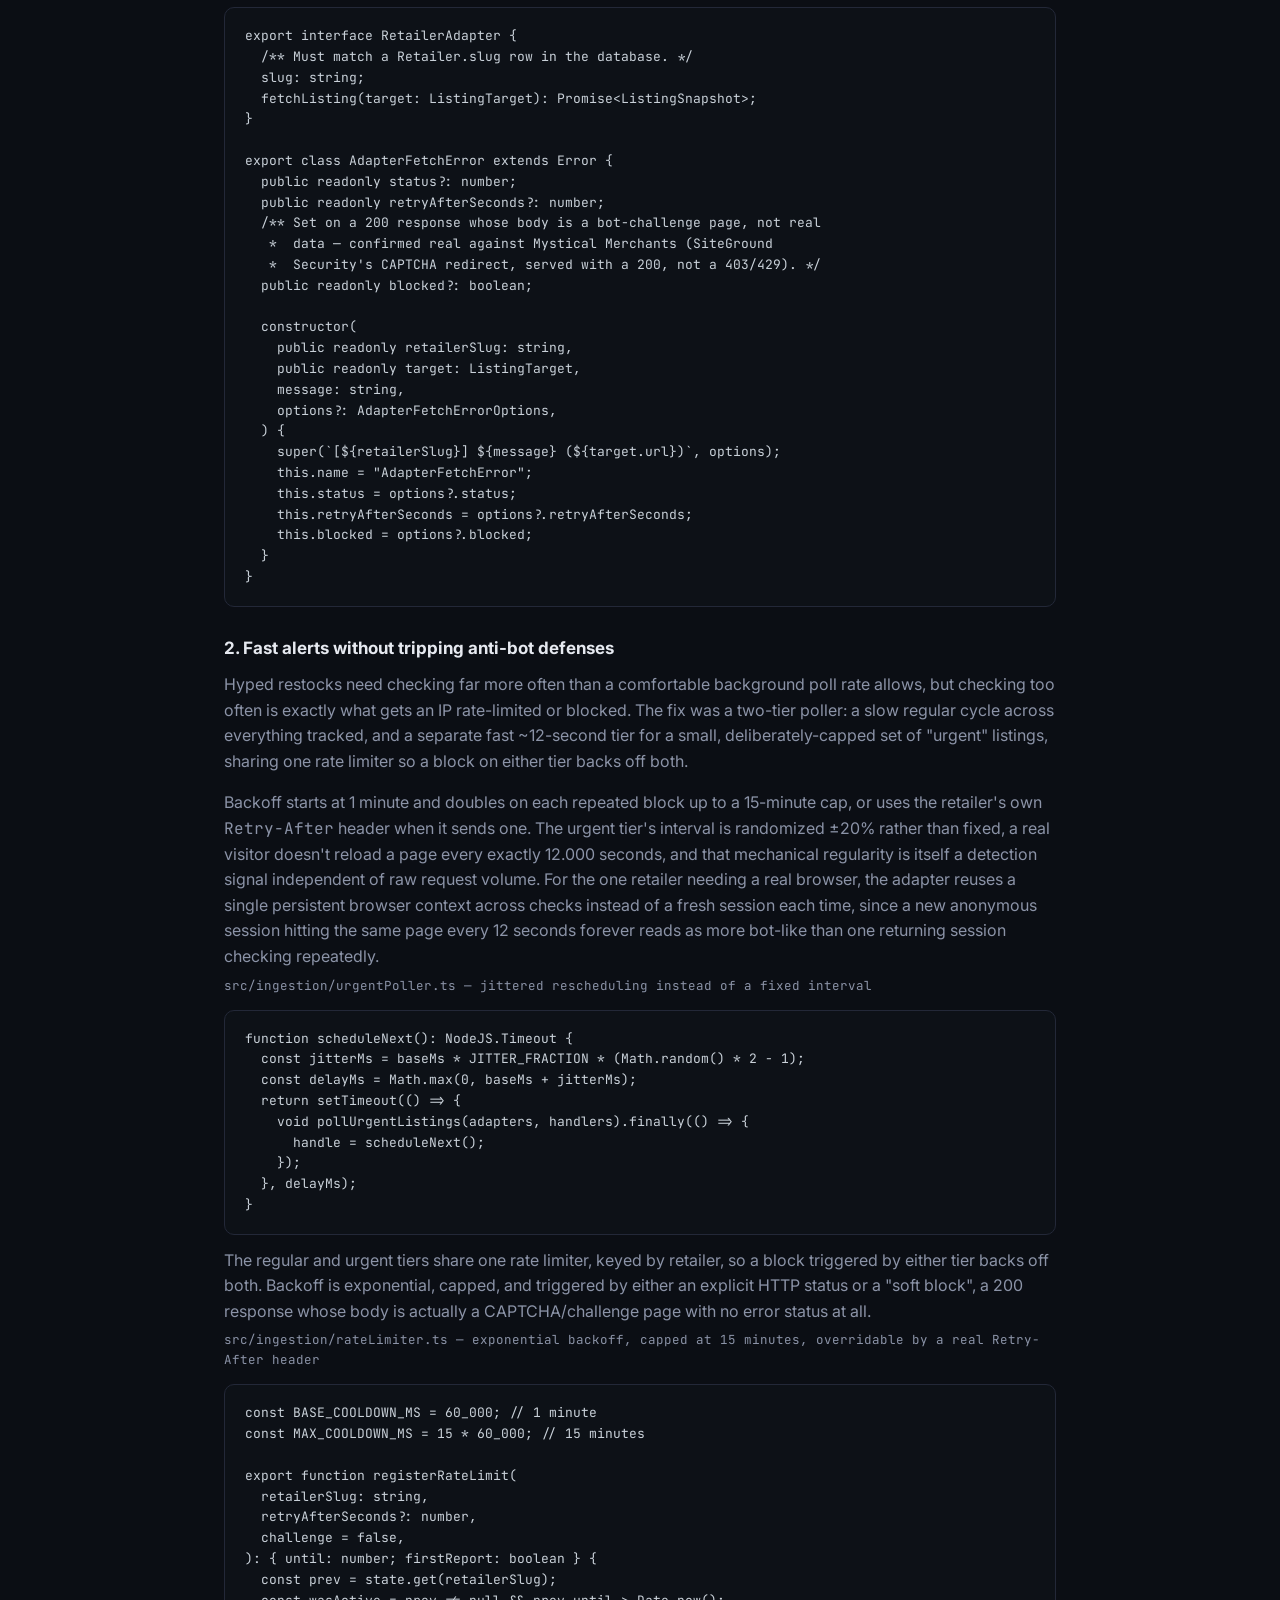
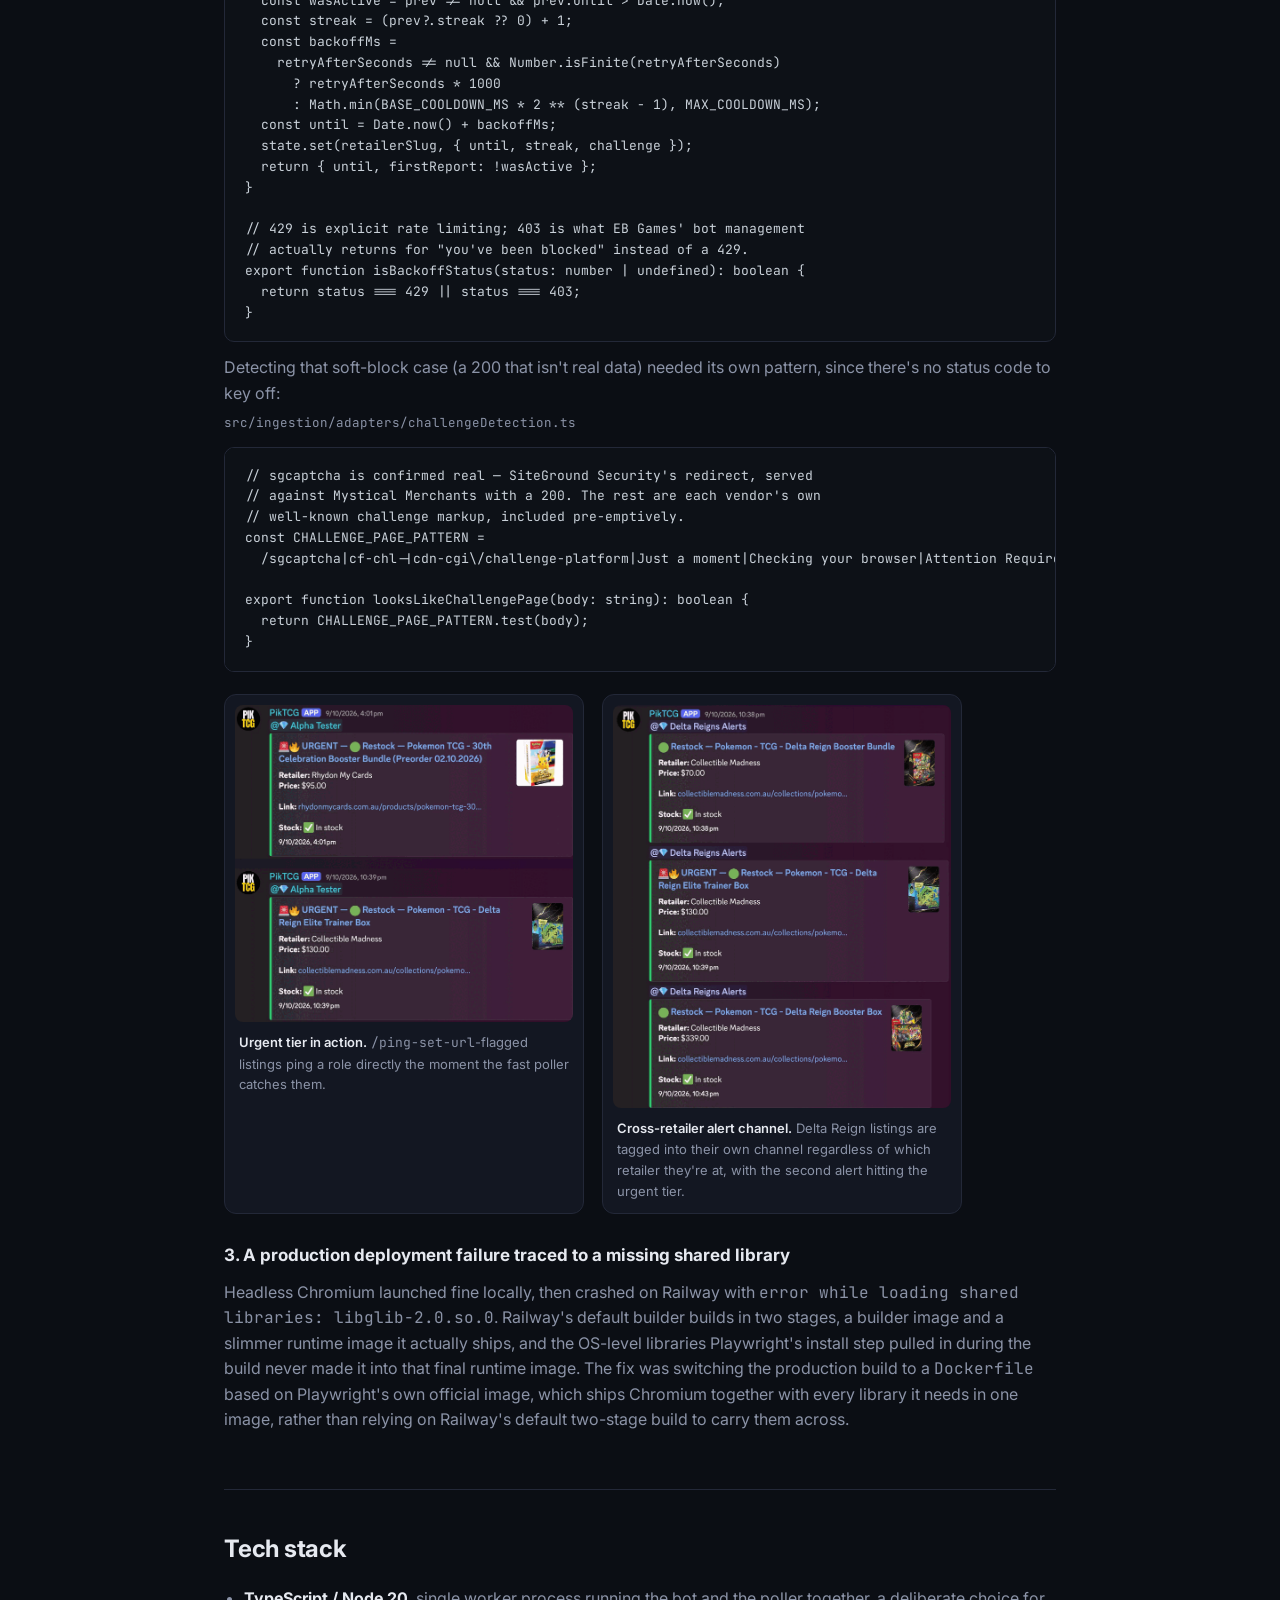
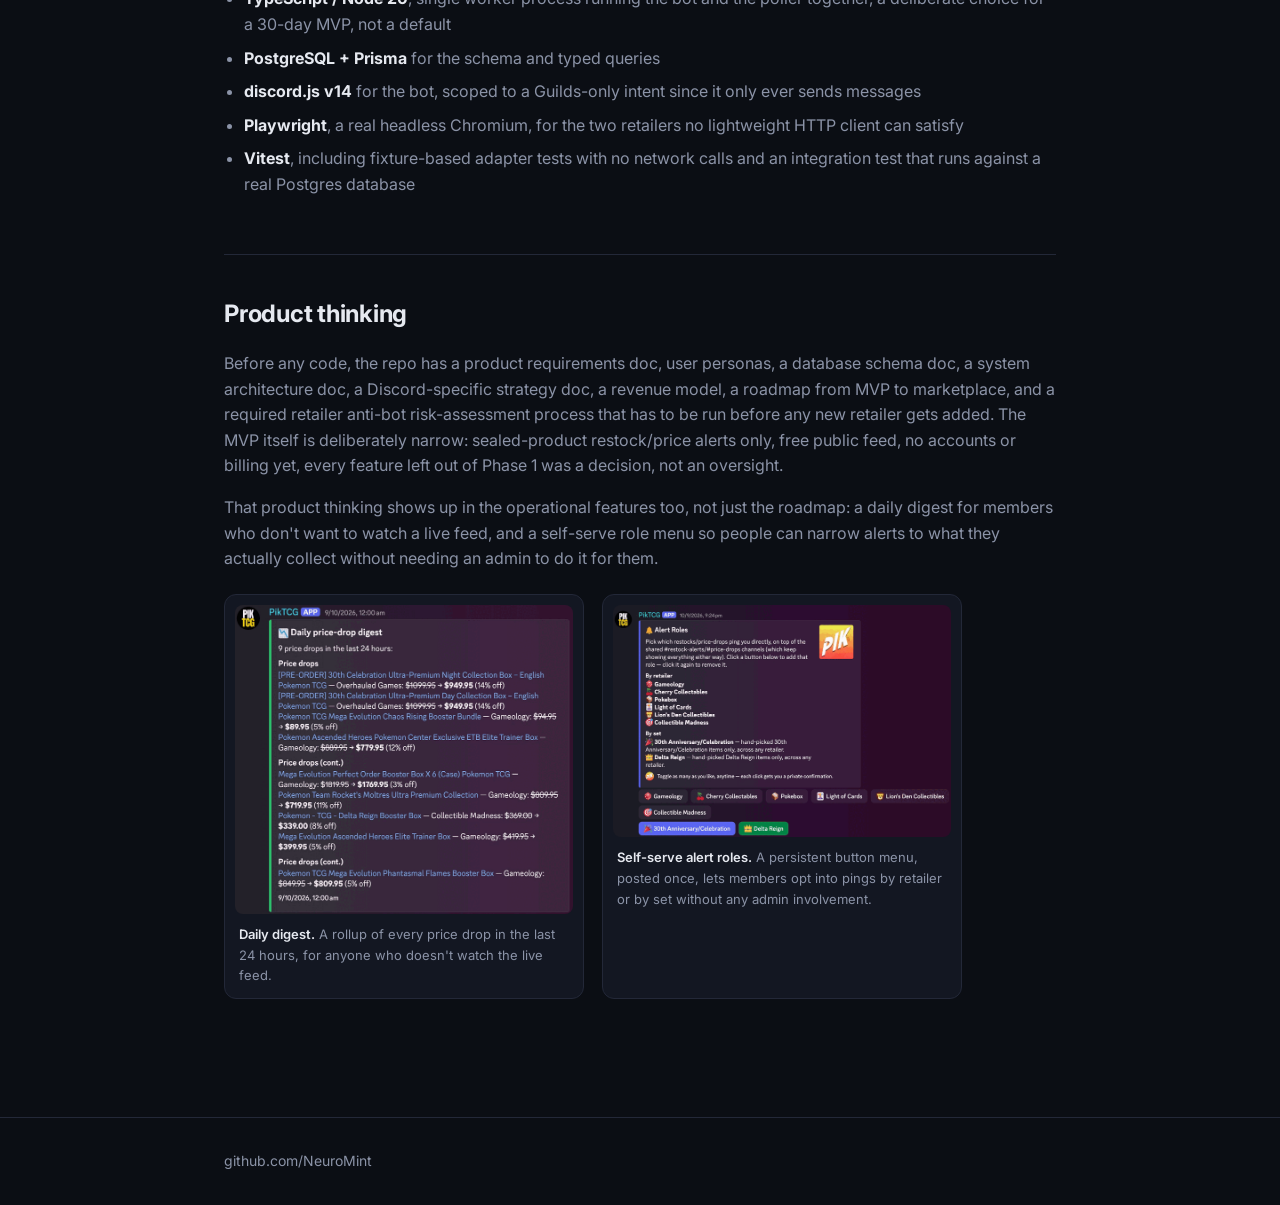
==== commit 6dfc25d2: "Add a Discord CTA and spread screenshots through the case study Adds a "See it live in Discord" butt" ====
--- a/piktcg/index.html
+++ b/piktcg/index.html
@@ -42,6 +42,11 @@
       <span class="tag">Docker</span>
       <span class="tag">Railway</span>
     </div>
+
+    <div class="links">
+      <a class="btn primary" href="https://discord.com/invite/V3JpZ6jzbs">See it live in Discord →</a>
+    </div>
+    <p>Join the server to watch real restock and price-drop alerts post as they happen, in the same channels shown in the screenshots throughout this page.</p>
 
     <div class="callout warn">
       <strong>Source availability</strong>
@@ -203,6 +208,17 @@
         <h4>Self-serve alert roles</h4>
         <p>A persistent role-menu message lets members toggle direct pings by retailer or by set, on top of the shared alert channels, no admin involvement needed.</p>
       </div>
+    </div>
+
+    <div class="shot-row">
+      <figure class="shot">
+        <img src="img/restock-pair.png" alt="Two restock alerts for 30th Celebration sets at Swap Itt, each showing price, link, and in-stock status.">
+        <figcaption><strong>Restock alerts.</strong> The baseline alert type, fired the moment <code>detectChange()</code> classifies a listing as RESTOCK.</figcaption>
+      </figure>
+      <figure class="shot">
+        <img src="img/price-drop.png" alt="A single price-drop alert embed for a Reshiram and Charizard GX Premium Collection, showing the old and new price and percentage change.">
+        <figcaption><strong>Price-drop alert.</strong> Shows the dollar and percentage change alongside current stock status, not just the new price.</figcaption>
+      </figure>
     </div>
 
     <h2>Commands</h2>
@@ -230,41 +246,10 @@
       </tbody>
     </table>
 
-    <h2>Live in Discord</h2>
-    <p>Real alerts from the production bot, not mockups.</p>
-
-    <div class="gallery">
-      <figure class="shot">
-        <img src="img/delta-reign-urgent.png" alt="Three restock alerts in a Delta Reigns Alerts channel, the middle one marked URGENT, each tagging the role and showing retailer, price, link, and stock.">
-        <figcaption><strong>Cross-retailer alert channel.</strong> Delta Reign listings are tagged into their own channel regardless of which retailer they're at, with the second alert hitting the urgent tier.</figcaption>
-      </figure>
-      <figure class="shot">
-        <img src="img/price-drop.png" alt="A single price-drop alert embed for a Reshiram and Charizard GX Premium Collection, showing the old and new price and percentage change.">
-        <figcaption><strong>Price-drop alert.</strong> Shows the dollar and percentage change alongside current stock status, not just the new price.</figcaption>
-      </figure>
-      <figure class="shot">
-        <img src="img/digest.png" alt="A daily price-drop digest message listing nine price drops from the last 24 hours across multiple retailers.">
-        <figcaption><strong>Daily digest.</strong> A rollup of every price drop in the last 24 hours, for anyone who doesn't watch the live feed.</figcaption>
-      </figure>
-      <figure class="shot">
-        <img src="img/restock-pair.png" alt="Two restock alerts for 30th Celebration sets at Swap Itt, each showing price, link, and in-stock status.">
-        <figcaption><strong>Restock alerts.</strong> The baseline alert type, fired the moment <code>detectChange()</code> classifies a listing as RESTOCK.</figcaption>
-      </figure>
-      <figure class="shot">
-        <img src="img/alpha-tester-urgent.png" alt="Two URGENT restock alerts pinging an Alpha Tester role, for a 30th Celebration Booster Bundle and a Delta Reign Elite Trainer Box.">
-        <figcaption><strong>Urgent tier in action.</strong> <code>/ping-set-url</code>-flagged listings ping a role directly the moment the fast poller catches them.</figcaption>
-      </figure>
-      <figure class="shot">
-        <img src="img/alert-roles.png" alt="A role-menu message titled Alert Roles, with buttons to toggle pings by retailer or by set.">
-        <figcaption><strong>Self-serve alert roles.</strong> A persistent button menu, posted once, lets members opt into pings by retailer or by set without any admin involvement.</figcaption>
-      </figure>
+    <div class="shot-row">
       <figure class="shot">
         <img src="img/search-results.png" alt="Search results for destined rivals elite trainer box, 11 matching listings split into an in-stock group of 7 and an out-of-stock group of 4.">
-        <figcaption><strong><code>/search</code> results.</strong> Every listing across every retailer matching a name, split into in-stock and out-of-stock groups in one DM.</figcaption>
-      </figure>
-      <figure class="shot">
-        <img src="img/removed-notice.png" alt="An internal notice that a product has been removed from a retailer's website, with the retailer and URL.">
-        <figcaption><strong>Product-removed notice.</strong> Posted once to an internal ops channel the moment a tracked URL starts 404ing, not repeated on every later poll of the same dead listing.</figcaption>
+        <figcaption><strong><code>/search</code> in practice.</strong> Every listing across every retailer matching a name, split into in-stock and out-of-stock groups in one DM.</figcaption>
       </figure>
     </div>
 
@@ -273,6 +258,13 @@
     <h3>1. No single scraping strategy works across every retailer</h3>
     <p>Four different retailer platforms needed four different approaches, each confirmed against a real response before being trusted, not assumed from documentation. Shopify stores expose a <code>/products/&#123;handle&#125;.js</code> endpoint built for the storefront's own JS to check live price/stock, found the hard way after the similarly-named <code>.json</code> REST endpoint turned out to silently omit the <code>available</code> field entirely. WooCommerce stores have a clean Store REST API. A Square Online storefront turned up a well-structured JSON product endpoint via its DevTools network tab. And two retailers (EB Games, BIG W) run real bot-management that fingerprints the client itself, not just request headers, blocking even a realistic <code>fetch()</code> with full browser headers, those two needed an actual headless Chromium instance via Playwright.</p>
     <div class="callout"><strong>Design principle</strong>If a page's price or stock signal can't be confidently read, the adapter throws rather than reports a guess. A restock bot's entire value is trust, a single confidently-wrong alert is worse than a missed one.</div>
+
+    <div class="shot-row">
+      <figure class="shot">
+        <img src="img/removed-notice.png" alt="An internal notice that a product has been removed from a retailer's website, with the retailer and URL.">
+        <figcaption><strong>The same honesty applies to delisted products.</strong> One notice to an internal ops channel the moment a tracked URL starts 404ing, not repeated on every later poll of the same dead listing.</figcaption>
+      </figure>
+    </div>
 
     <div class="code-caption">src/ingestion/types.ts — the one interface every adapter implements, regardless of strategy</div>
 <pre>export interface RetailerAdapter {
@@ -360,6 +352,17 @@
   return CHALLENGE_PAGE_PATTERN.test(body);
 }</pre>
 
+    <div class="shot-row">
+      <figure class="shot">
+        <img src="img/alpha-tester-urgent.png" alt="Two URGENT restock alerts pinging an Alpha Tester role, for a 30th Celebration Booster Bundle and a Delta Reign Elite Trainer Box.">
+        <figcaption><strong>Urgent tier in action.</strong> <code>/ping-set-url</code>-flagged listings ping a role directly the moment the fast poller catches them.</figcaption>
+      </figure>
+      <figure class="shot">
+        <img src="img/delta-reign-urgent.png" alt="Three restock alerts in a Delta Reigns Alerts channel, the middle one marked URGENT, each tagging the role and showing retailer, price, link, and stock.">
+        <figcaption><strong>Cross-retailer alert channel.</strong> Delta Reign listings are tagged into their own channel regardless of which retailer they're at, with the second alert hitting the urgent tier.</figcaption>
+      </figure>
+    </div>
+
     <h3>3. A production deployment failure traced to a missing shared library</h3>
     <p>Headless Chromium launched fine locally, then crashed on Railway with <code>error while loading shared libraries: libglib-2.0.so.0</code>. Railway's default builder builds in two stages, a builder image and a slimmer runtime image it actually ships, and the OS-level libraries Playwright's install step pulled in during the build never made it into that final runtime image. The fix was switching the production build to a <code>Dockerfile</code> based on Playwright's own official image, which ships Chromium together with every library it needs in one image, rather than relying on Railway's default two-stage build to carry them across.</p>
 
@@ -374,6 +377,18 @@
 
     <h2>Product thinking</h2>
     <p>Before any code, the repo has a product requirements doc, user personas, a database schema doc, a system architecture doc, a Discord-specific strategy doc, a revenue model, a roadmap from MVP to marketplace, and a required retailer anti-bot risk-assessment process that has to be run before any new retailer gets added. The MVP itself is deliberately narrow: sealed-product restock/price alerts only, free public feed, no accounts or billing yet, every feature left out of Phase 1 was a decision, not an oversight.</p>
+    <p>That product thinking shows up in the operational features too, not just the roadmap: a daily digest for members who don't want to watch a live feed, and a self-serve role menu so people can narrow alerts to what they actually collect without needing an admin to do it for them.</p>
+
+    <div class="shot-row">
+      <figure class="shot">
+        <img src="img/digest.png" alt="A daily price-drop digest message listing nine price drops from the last 24 hours across multiple retailers.">
+        <figcaption><strong>Daily digest.</strong> A rollup of every price drop in the last 24 hours, for anyone who doesn't watch the live feed.</figcaption>
+      </figure>
+      <figure class="shot">
+        <img src="img/alert-roles.png" alt="A role-menu message titled Alert Roles, with buttons to toggle pings by retailer or by set.">
+        <figcaption><strong>Self-serve alert roles.</strong> A persistent button menu, posted once, lets members opt into pings by retailer or by set without any admin involvement.</figcaption>
+      </figure>
+    </div>
 
   </div>
 </main>
--- a/style.css
+++ b/style.css
@@ -227,14 +227,15 @@
 
 .callout.warn { border-left-color: var(--warn); }
 
-.gallery {
-  column-count: 2;
-  column-gap: 18px;
-  margin: 22px 0 0;
+.shot-row {
+  display: flex;
+  flex-wrap: wrap;
+  gap: 18px;
+  margin: 22px 0;
 }
 .shot {
-  margin: 0 0 18px;
-  break-inside: avoid;
+  margin: 0;
+  flex: 0 1 360px;
   background: var(--surface);
   border: 1px solid var(--border);
   border-radius: 12px;
@@ -257,7 +258,8 @@
   .feature-grid { grid-template-columns: 1fr; }
   table.commands { font-size: 13px; }
   table.commands td, table.commands th { padding: 8px 10px; }
-  .gallery { column-count: 1; }
+  .shot-row { flex-direction: column; }
+  .shot { flex-basis: auto; }
 }
 
 footer.site {
